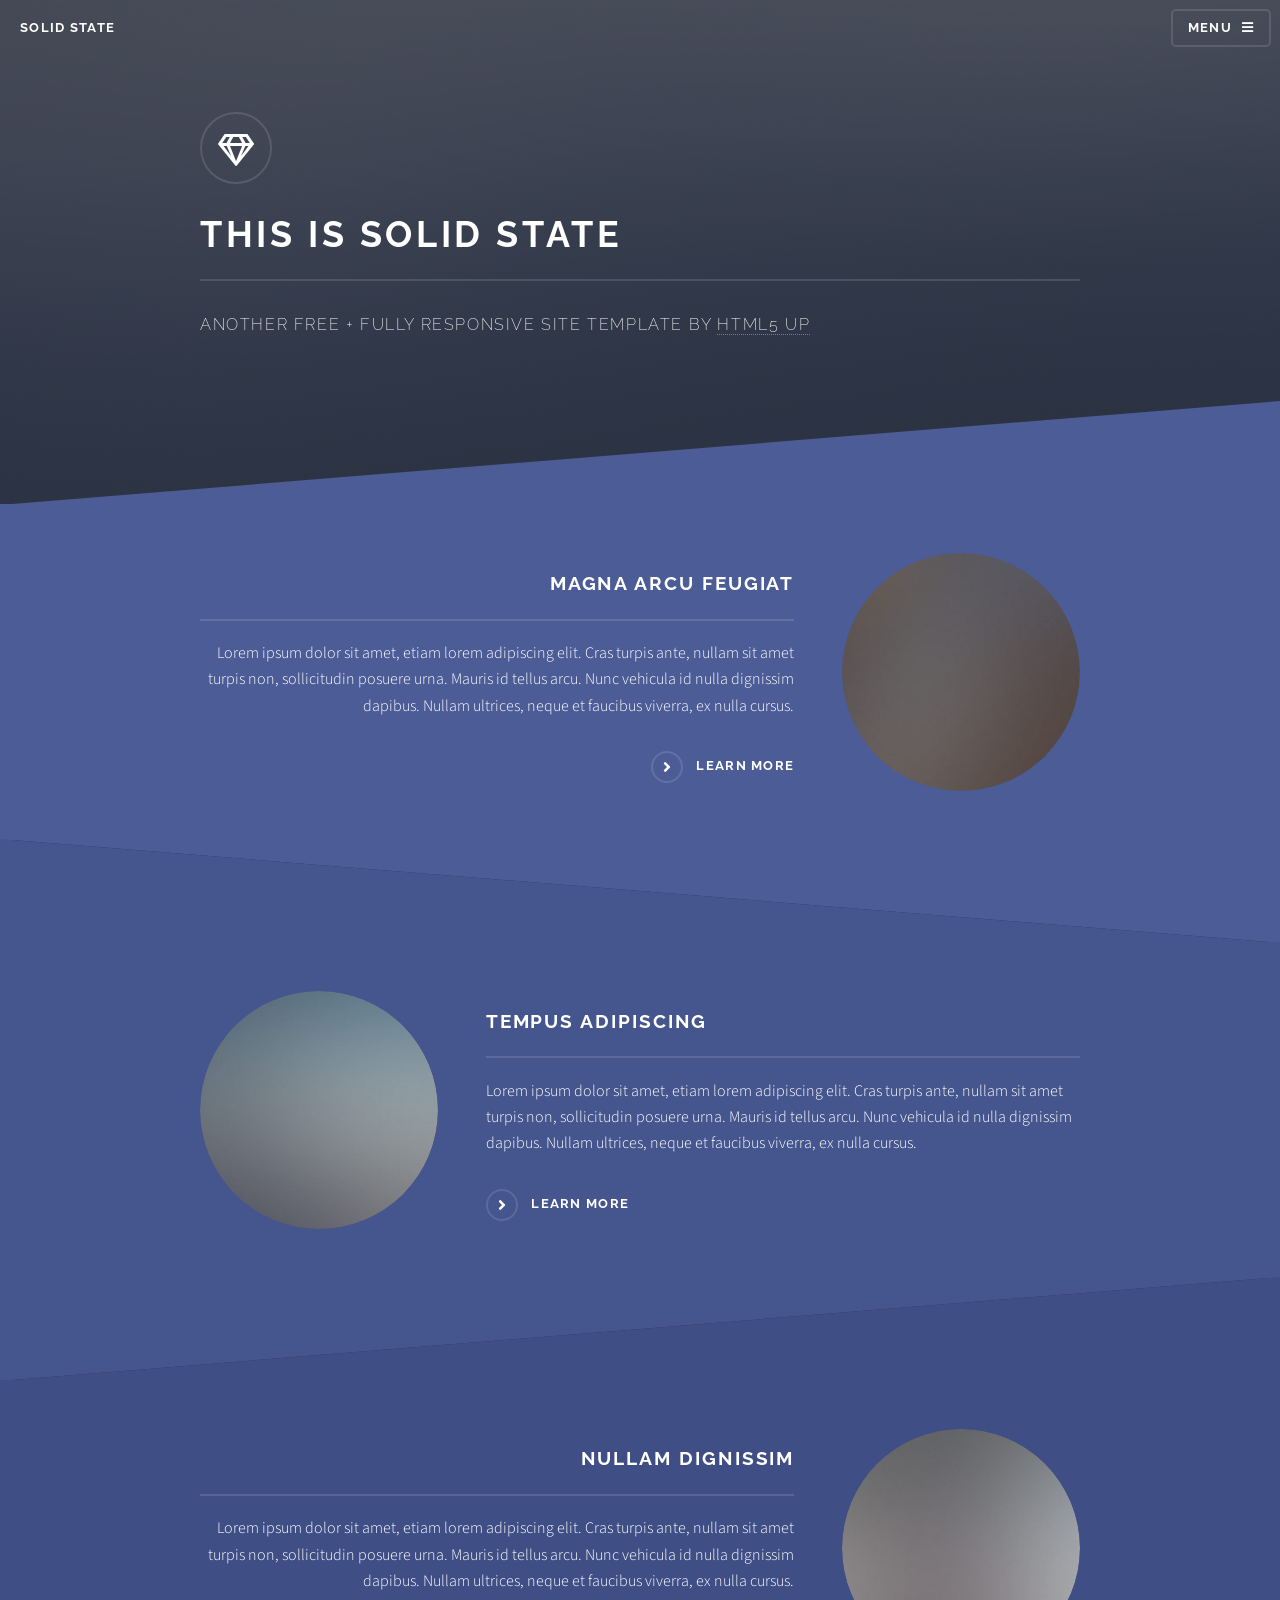
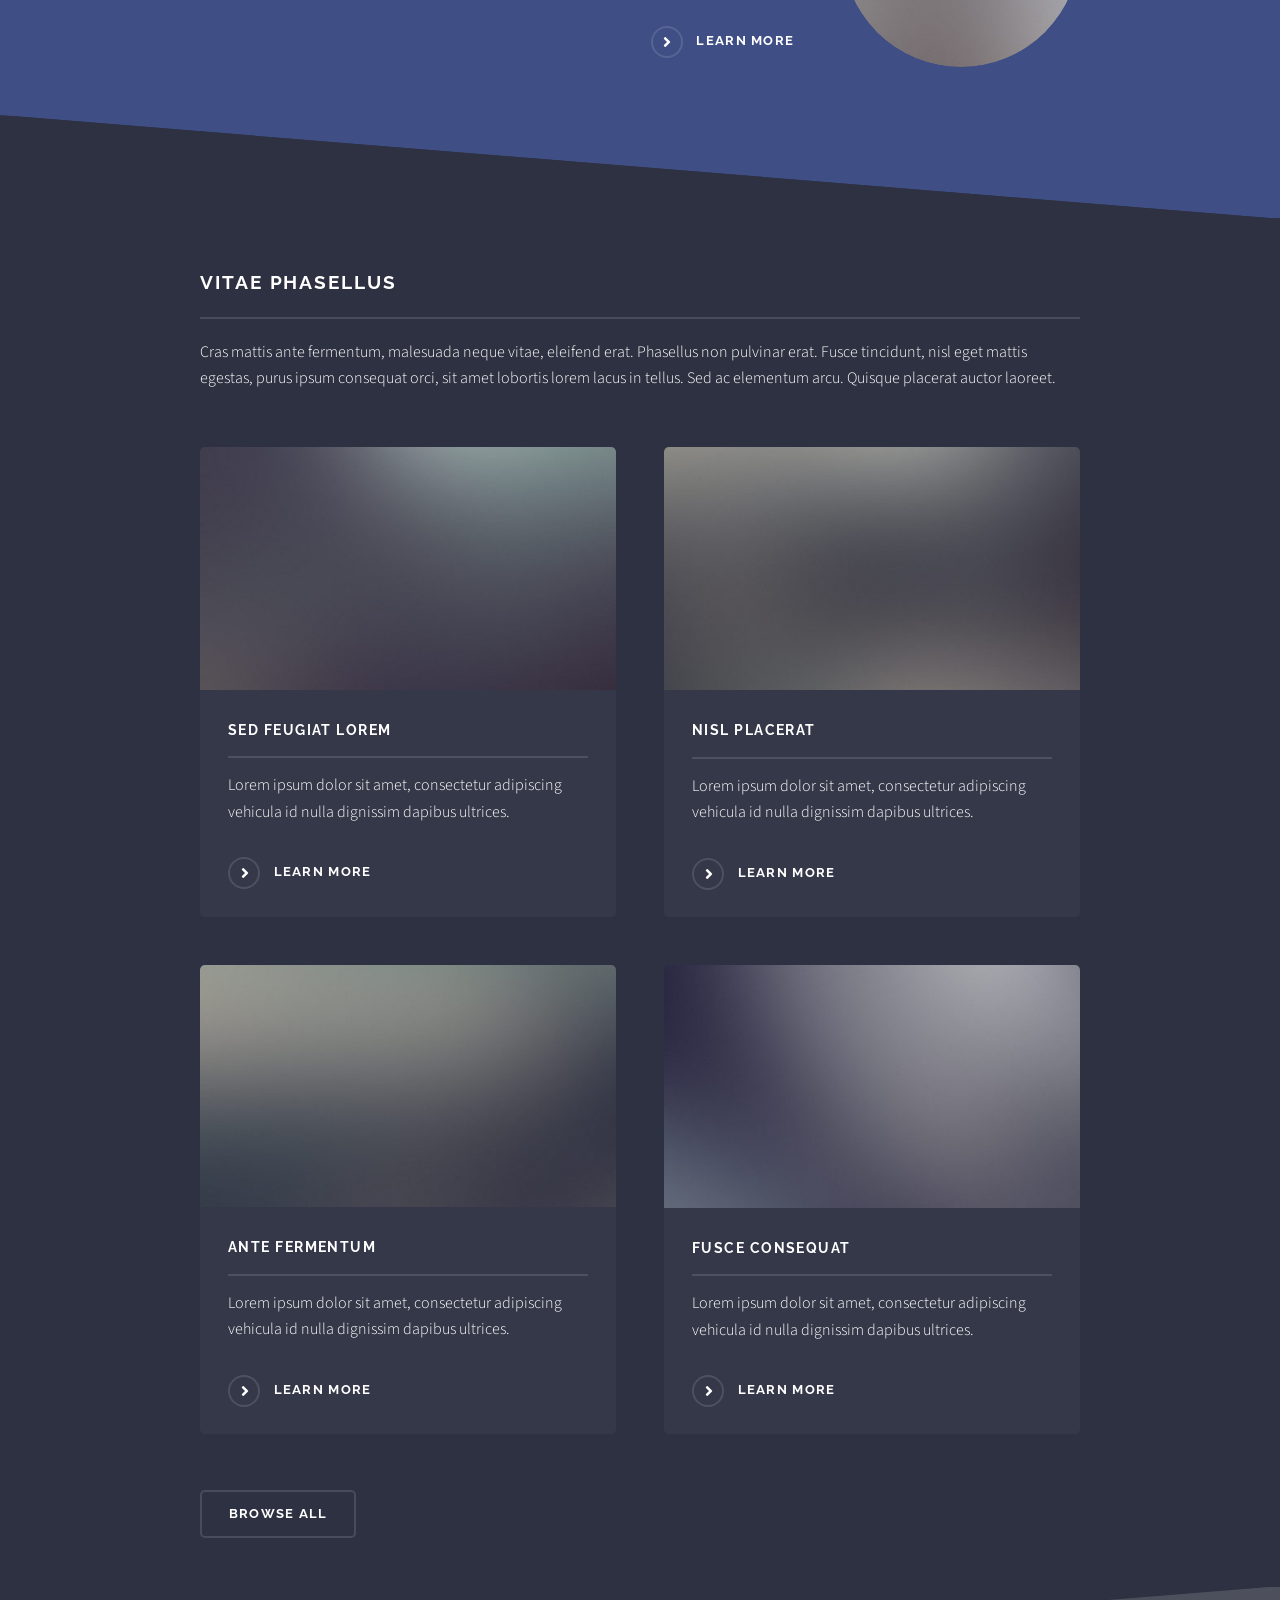
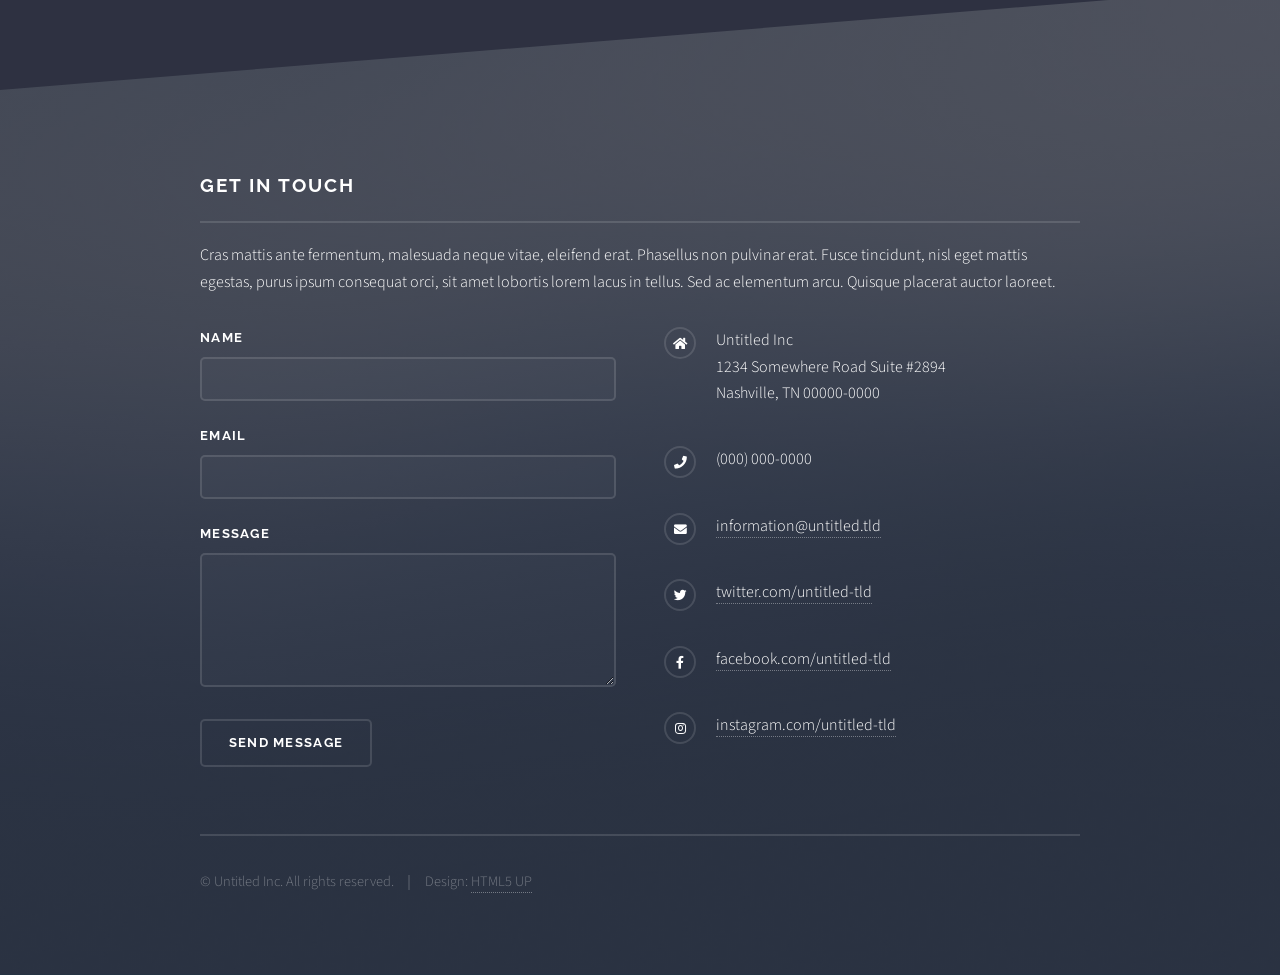
==== index.html @ 8cdc4060 "Moved temlate files to root directory" ====
<!DOCTYPE HTML>
<!--
	Solid State by HTML5 UP
	html5up.net | @ajlkn
	Free for personal and commercial use under the CCA 3.0 license (html5up.net/license)
-->
<html>
	<head>
		<title>Solid State by HTML5 UP</title>
		<meta charset="utf-8" />
		<meta name="viewport" content="width=device-width, initial-scale=1, user-scalable=no" />
		<link rel="stylesheet" href="assets/css/main.css" />
		<noscript><link rel="stylesheet" href="assets/css/noscript.css" /></noscript>
	</head>
	<body class="is-preload">

		<!-- Page Wrapper -->
			<div id="page-wrapper">

				<!-- Header -->
					<header id="header" class="alt">
						<h1><a href="index.html">Solid State</a></h1>
						<nav>
							<a href="#menu">Menu</a>
						</nav>
					</header>

				<!-- Menu -->
					<nav id="menu">
						<div class="inner">
							<h2>Menu</h2>
							<ul class="links">
								<li><a href="index.html">Home</a></li>
								<li><a href="generic.html">Generic</a></li>
								<li><a href="elements.html">Elements</a></li>
								<li><a href="#">Log In</a></li>
								<li><a href="#">Sign Up</a></li>
							</ul>
							<a href="#" class="close">Close</a>
						</div>
					</nav>

				<!-- Banner -->
					<section id="banner">
						<div class="inner">
							<div class="logo"><span class="icon fa-gem"></span></div>
							<h2>This is Solid State</h2>
							<p>Another free + fully responsive site template by <a href="http://html5up.net">HTML5 UP</a></p>
						</div>
					</section>

				<!-- Wrapper -->
					<section id="wrapper">

						<!-- One -->
							<section id="one" class="wrapper spotlight style1">
								<div class="inner">
									<a href="#" class="image"><img src="images/pic01.jpg" alt="" /></a>
									<div class="content">
										<h2 class="major">Magna arcu feugiat</h2>
										<p>Lorem ipsum dolor sit amet, etiam lorem adipiscing elit. Cras turpis ante, nullam sit amet turpis non, sollicitudin posuere urna. Mauris id tellus arcu. Nunc vehicula id nulla dignissim dapibus. Nullam ultrices, neque et faucibus viverra, ex nulla cursus.</p>
										<a href="#" class="special">Learn more</a>
									</div>
								</div>
							</section>

						<!-- Two -->
							<section id="two" class="wrapper alt spotlight style2">
								<div class="inner">
									<a href="#" class="image"><img src="images/pic02.jpg" alt="" /></a>
									<div class="content">
										<h2 class="major">Tempus adipiscing</h2>
										<p>Lorem ipsum dolor sit amet, etiam lorem adipiscing elit. Cras turpis ante, nullam sit amet turpis non, sollicitudin posuere urna. Mauris id tellus arcu. Nunc vehicula id nulla dignissim dapibus. Nullam ultrices, neque et faucibus viverra, ex nulla cursus.</p>
										<a href="#" class="special">Learn more</a>
									</div>
								</div>
							</section>

						<!-- Three -->
							<section id="three" class="wrapper spotlight style3">
								<div class="inner">
									<a href="#" class="image"><img src="images/pic03.jpg" alt="" /></a>
									<div class="content">
										<h2 class="major">Nullam dignissim</h2>
										<p>Lorem ipsum dolor sit amet, etiam lorem adipiscing elit. Cras turpis ante, nullam sit amet turpis non, sollicitudin posuere urna. Mauris id tellus arcu. Nunc vehicula id nulla dignissim dapibus. Nullam ultrices, neque et faucibus viverra, ex nulla cursus.</p>
										<a href="#" class="special">Learn more</a>
									</div>
								</div>
							</section>

						<!-- Four -->
							<section id="four" class="wrapper alt style1">
								<div class="inner">
									<h2 class="major">Vitae phasellus</h2>
									<p>Cras mattis ante fermentum, malesuada neque vitae, eleifend erat. Phasellus non pulvinar erat. Fusce tincidunt, nisl eget mattis egestas, purus ipsum consequat orci, sit amet lobortis lorem lacus in tellus. Sed ac elementum arcu. Quisque placerat auctor laoreet.</p>
									<section class="features">
										<article>
											<a href="#" class="image"><img src="images/pic04.jpg" alt="" /></a>
											<h3 class="major">Sed feugiat lorem</h3>
											<p>Lorem ipsum dolor sit amet, consectetur adipiscing vehicula id nulla dignissim dapibus ultrices.</p>
											<a href="#" class="special">Learn more</a>
										</article>
										<article>
											<a href="#" class="image"><img src="images/pic05.jpg" alt="" /></a>
											<h3 class="major">Nisl placerat</h3>
											<p>Lorem ipsum dolor sit amet, consectetur adipiscing vehicula id nulla dignissim dapibus ultrices.</p>
											<a href="#" class="special">Learn more</a>
										</article>
										<article>
											<a href="#" class="image"><img src="images/pic06.jpg" alt="" /></a>
											<h3 class="major">Ante fermentum</h3>
											<p>Lorem ipsum dolor sit amet, consectetur adipiscing vehicula id nulla dignissim dapibus ultrices.</p>
											<a href="#" class="special">Learn more</a>
										</article>
										<article>
											<a href="#" class="image"><img src="images/pic07.jpg" alt="" /></a>
											<h3 class="major">Fusce consequat</h3>
											<p>Lorem ipsum dolor sit amet, consectetur adipiscing vehicula id nulla dignissim dapibus ultrices.</p>
											<a href="#" class="special">Learn more</a>
										</article>
									</section>
									<ul class="actions">
										<li><a href="#" class="button">Browse All</a></li>
									</ul>
								</div>
							</section>

					</section>

				<!-- Footer -->
					<section id="footer">
						<div class="inner">
							<h2 class="major">Get in touch</h2>
							<p>Cras mattis ante fermentum, malesuada neque vitae, eleifend erat. Phasellus non pulvinar erat. Fusce tincidunt, nisl eget mattis egestas, purus ipsum consequat orci, sit amet lobortis lorem lacus in tellus. Sed ac elementum arcu. Quisque placerat auctor laoreet.</p>
							<form method="post" action="#">
								<div class="fields">
									<div class="field">
										<label for="name">Name</label>
										<input type="text" name="name" id="name" />
									</div>
									<div class="field">
										<label for="email">Email</label>
										<input type="email" name="email" id="email" />
									</div>
									<div class="field">
										<label for="message">Message</label>
										<textarea name="message" id="message" rows="4"></textarea>
									</div>
								</div>
								<ul class="actions">
									<li><input type="submit" value="Send Message" /></li>
								</ul>
							</form>
							<ul class="contact">
								<li class="icon solid fa-home">
									Untitled Inc<br />
									1234 Somewhere Road Suite #2894<br />
									Nashville, TN 00000-0000
								</li>
								<li class="icon solid fa-phone">(000) 000-0000</li>
								<li class="icon solid fa-envelope"><a href="#">information@untitled.tld</a></li>
								<li class="icon brands fa-twitter"><a href="#">twitter.com/untitled-tld</a></li>
								<li class="icon brands fa-facebook-f"><a href="#">facebook.com/untitled-tld</a></li>
								<li class="icon brands fa-instagram"><a href="#">instagram.com/untitled-tld</a></li>
							</ul>
							<ul class="copyright">
								<li>&copy; Untitled Inc. All rights reserved.</li><li>Design: <a href="http://html5up.net">HTML5 UP</a></li>
							</ul>
						</div>
					</section>

			</div>

		<!-- Scripts -->
			<script src="assets/js/jquery.min.js"></script>
			<script src="assets/js/jquery.scrollex.min.js"></script>
			<script src="assets/js/browser.min.js"></script>
			<script src="assets/js/breakpoints.min.js"></script>
			<script src="assets/js/util.js"></script>
			<script src="assets/js/main.js"></script>

	</body>
</html>
---- assets/css/main.css ----
@import url(fontawesome-all.min.css);
@import url("https://fonts.googleapis.com/css?family=Raleway:200,700|Source+Sans+Pro:300,600,300italic,600italic");

/*
	Solid State by HTML5 UP
	html5up.net | @ajlkn
	Free for personal and commercial use under the CCA 3.0 license (html5up.net/license)
*/

html, body, div, span, applet, object,
iframe, h1, h2, h3, h4, h5, h6, p, blockquote,
pre, a, abbr, acronym, address, big, cite,
code, del, dfn, em, img, ins, kbd, q, s, samp,
small, strike, strong, sub, sup, tt, var, b,
u, i, center, dl, dt, dd, ol, ul, li, fieldset,
form, label, legend, table, caption, tbody,
tfoot, thead, tr, th, td, article, aside,
canvas, details, embed, figure, figcaption,
footer, header, hgroup, menu, nav, output, ruby,
section, summary, time, mark, audio, video {
	margin: 0;
	padding: 0;
	border: 0;
	font-size: 100%;
	font: inherit;
	vertical-align: baseline;}

article, aside, details, figcaption, figure,
footer, header, hgroup, menu, nav, section {
	display: block;}

body {
	line-height: 1;
}

ol, ul {
	list-style: none;
}

blockquote, q {
	quotes: none;
}

	blockquote:before, blockquote:after, q:before, q:after {
		content: '';
		content: none;
	}

table {
	border-collapse: collapse;
	border-spacing: 0;
}

body {
	-webkit-text-size-adjust: none;
}

mark {
	background-color: transparent;
	color: inherit;
}

input::-moz-focus-inner {
	border: 0;
	padding: 0;
}

input, select, textarea {
	-moz-appearance: none;
	-webkit-appearance: none;
	-ms-appearance: none;
	appearance: none;
}

/* Basic */

	@-ms-viewport {
		width: device-width;
	}

	body {
		-ms-overflow-style: scrollbar;
	}

	@media screen and (max-width: 480px) {

		html, body {
			min-width: 320px;
		}

	}

	html {
		box-sizing: border-box;
	}

	*, *:before, *:after {
		box-sizing: inherit;
	}

	body {
		background-color: #2e3141;
		background-image: linear-gradient(to top, rgba(46, 49, 65, 0.8), rgba(46, 49, 65, 0.8)), url("../../images/bg.jpg");
		background-size: auto, cover;
		background-attachment: fixed, fixed;
		background-position: center, center;
	}

		body.is-preload *, body.is-preload *:before, body.is-preload *:after {
			-moz-animation: none !important;
			-webkit-animation: none !important;
			-ms-animation: none !important;
			animation: none !important;
			-moz-transition: none !important;
			-webkit-transition: none !important;
			-ms-transition: none !important;
			transition: none !important;
		}

/* Type */

	body, input, select, textarea {
		color: #ffffff;
		font-family: "Source Sans Pro", Helvetica, sans-serif;
		font-size: 16.5pt;
		font-weight: 300;
		line-height: 1.65;
	}

		@media screen and (max-width: 1680px) {

			body, input, select, textarea {
				font-size: 13pt;
			}

		}

		@media screen and (max-width: 1280px) {

			body, input, select, textarea {
				font-size: 12pt;
			}

		}

		@media screen and (max-width: 980px) {

			body, input, select, textarea {
				font-size: 12pt;
			}

		}

		@media screen and (max-width: 736px) {

			body, input, select, textarea {
				font-size: 12pt;
			}

		}

		@media screen and (max-width: 480px) {

			body, input, select, textarea {
				font-size: 12pt;
			}

		}

	a {
		-moz-transition: color 0.2s ease-in-out, border-bottom-color 0.2s ease-in-out;
		-webkit-transition: color 0.2s ease-in-out, border-bottom-color 0.2s ease-in-out;
		-ms-transition: color 0.2s ease-in-out, border-bottom-color 0.2s ease-in-out;
		transition: color 0.2s ease-in-out, border-bottom-color 0.2s ease-in-out;
		border-bottom: dotted 1px rgba(255, 255, 255, 0.35);
		color: #ffffff;
		text-decoration: none;
	}

		a:hover {
			border-bottom-color: transparent;
			color: #ffffff !important;
		}

		a.special:not(.button) {
			text-decoration: none;
			border-bottom: 0;
			display: block;
			font-family: Raleway, Helvetica, sans-serif;
			font-size: 0.8em;
			font-weight: 700;
			letter-spacing: 0.1em;
			margin: 0 0 2em 0;
			text-transform: uppercase;
		}

			a.special:not(.button):before {
				-moz-osx-font-smoothing: grayscale;
				-webkit-font-smoothing: antialiased;
				display: inline-block;
				font-style: normal;
				font-variant: normal;
				text-rendering: auto;
				line-height: 1;
				text-transform: none !important;
				font-family: 'Font Awesome 5 Free';
				font-weight: 900;
			}

			a.special:not(.button):before {
				-moz-transition: background-color 0.2s ease-in-out;
				-webkit-transition: background-color 0.2s ease-in-out;
				-ms-transition: background-color 0.2s ease-in-out;
				transition: background-color 0.2s ease-in-out;
				border-radius: 100%;
				border: solid 2px rgba(255, 255, 255, 0.125);
				content: '\f105';
				display: inline-block;
				font-size: 1.25em;
				height: 2em;
				line-height: 1.75em;
				margin-right: 0.85em;
				text-align: center;
				text-indent: 0.15em;
				vertical-align: middle;
				width: 2em;
			}

			a.special:not(.button):hover:before {
				background-color: rgba(255, 255, 255, 0.025);
			}

			a.special:not(.button):active:before {
				background-color: rgba(255, 255, 255, 0.075);
			}

	strong, b {
		color: #ffffff;
		font-weight: 600;
	}

	em, i {
		font-style: italic;
	}

	p {
		margin: 0 0 2em 0;
	}

	h1, h2, h3, h4, h5, h6 {
		color: #ffffff;
		font-family: Raleway, Helvetica, sans-serif;
		font-weight: 700;
		letter-spacing: 0.1em;
		margin: 0 0 1em 0;
		text-transform: uppercase;
	}

		h1 a, h2 a, h3 a, h4 a, h5 a, h6 a {
			color: inherit;
			text-decoration: none;
			border-bottom: 0;
		}

		h1 span, h2 span, h3 span, h4 span, h5 span, h6 span {
			font-weight: 200;
		}

		h1.major, h2.major, h3.major, h4.major, h5.major, h6.major {
			padding-bottom: 1em;
			border-bottom: solid 2px rgba(255, 255, 255, 0.125);
		}

	h2 {
		font-size: 1.2em;
	}

	h3 {
		font-size: 0.9em;
	}

	h4 {
		font-size: 0.7em;
	}

	h5 {
		font-size: 0.7em;
	}

	h6 {
		font-size: 0.7em;
	}

	@media screen and (max-width: 736px) {

		h2 {
			font-size: 1em;
		}

		h3 {
			font-size: 0.8em;
		}

	}

	sub {
		font-size: 0.8em;
		position: relative;
		top: 0.5em;
	}

	sup {
		font-size: 0.8em;
		position: relative;
		top: -0.5em;
	}

	blockquote {
		border-left: solid 4px rgba(255, 255, 255, 0.125);
		font-style: italic;
		margin: 0 0 2em 0;
		padding: 0.5em 0 0.5em 2em;
	}

	code {
		background: rgba(255, 255, 255, 0.025);
		border-radius: 5px;
		border: solid 2px rgba(255, 255, 255, 0.125);
		font-family: "Courier New", monospace;
		font-size: 0.9em;
		margin: 0 0.25em;
		padding: 0.25em 0.65em;
	}

	pre {
		-webkit-overflow-scrolling: touch;
		font-family: "Courier New", monospace;
		font-size: 0.9em;
		margin: 0 0 2em 0;
	}

		pre code {
			display: block;
			line-height: 1.75em;
			padding: 1em 1.5em;
			overflow-x: auto;
		}

	hr {
		border: 0;
		border-bottom: solid 2px rgba(255, 255, 255, 0.125);
		margin: 2.5em 0;
	}

		hr.major {
			margin: 4em 0;
		}

	.align-left {
		text-align: left;
	}

	.align-center {
		text-align: center;
	}

	.align-right {
		text-align: right;
	}

/* Row */

	.row {
		display: flex;
		flex-wrap: wrap;
		box-sizing: border-box;
		align-items: stretch;
	}

		.row > * {
			box-sizing: border-box;
		}

		.row.gtr-uniform > * > :last-child {
			margin-bottom: 0;
		}

		.row.aln-left {
			justify-content: flex-start;
		}

		.row.aln-center {
			justify-content: center;
		}

		.row.aln-right {
			justify-content: flex-end;
		}

		.row.aln-top {
			align-items: flex-start;
		}

		.row.aln-middle {
			align-items: center;
		}

		.row.aln-bottom {
			align-items: flex-end;
		}

		.row > .imp {
			order: -1;
		}

		.row > .col-1 {
			width: 8.33333%;
		}

		.row > .off-1 {
			margin-left: 8.33333%;
		}

		.row > .col-2 {
			width: 16.66667%;
		}

		.row > .off-2 {
			margin-left: 16.66667%;
		}

		.row > .col-3 {
			width: 25%;
		}

		.row > .off-3 {
			margin-left: 25%;
		}

		.row > .col-4 {
			width: 33.33333%;
		}

		.row > .off-4 {
			margin-left: 33.33333%;
		}

		.row > .col-5 {
			width: 41.66667%;
		}

		.row > .off-5 {
			margin-left: 41.66667%;
		}

		.row > .col-6 {
			width: 50%;
		}

		.row > .off-6 {
			margin-left: 50%;
		}

		.row > .col-7 {
			width: 58.33333%;
		}

		.row > .off-7 {
			margin-left: 58.33333%;
		}

		.row > .col-8 {
			width: 66.66667%;
		}

		.row > .off-8 {
			margin-left: 66.66667%;
		}

		.row > .col-9 {
			width: 75%;
		}

		.row > .off-9 {
			margin-left: 75%;
		}

		.row > .col-10 {
			width: 83.33333%;
		}

		.row > .off-10 {
			margin-left: 83.33333%;
		}

		.row > .col-11 {
			width: 91.66667%;
		}

		.row > .off-11 {
			margin-left: 91.66667%;
		}

		.row > .col-12 {
			width: 100%;
		}

		.row > .off-12 {
			margin-left: 100%;
		}

		.row.gtr-0 {
			margin-top: 0;
			margin-left: 0em;
		}

			.row.gtr-0 > * {
				padding: 0 0 0 0em;
			}

			.row.gtr-0.gtr-uniform {
				margin-top: 0em;
			}

				.row.gtr-0.gtr-uniform > * {
					padding-top: 0em;
				}

		.row.gtr-25 {
			margin-top: 0;
			margin-left: -0.4375em;
		}

			.row.gtr-25 > * {
				padding: 0 0 0 0.4375em;
			}

			.row.gtr-25.gtr-uniform {
				margin-top: -0.4375em;
			}

				.row.gtr-25.gtr-uniform > * {
					padding-top: 0.4375em;
				}

		.row.gtr-50 {
			margin-top: 0;
			margin-left: -0.875em;
		}

			.row.gtr-50 > * {
				padding: 0 0 0 0.875em;
			}

			.row.gtr-50.gtr-uniform {
				margin-top: -0.875em;
			}

				.row.gtr-50.gtr-uniform > * {
					padding-top: 0.875em;
				}

		.row {
			margin-top: 0;
			margin-left: -1.75em;
		}

			.row > * {
				padding: 0 0 0 1.75em;
			}

			.row.gtr-uniform {
				margin-top: -1.75em;
			}

				.row.gtr-uniform > * {
					padding-top: 1.75em;
				}

		.row.gtr-150 {
			margin-top: 0;
			margin-left: -2.625em;
		}

			.row.gtr-150 > * {
				padding: 0 0 0 2.625em;
			}

			.row.gtr-150.gtr-uniform {
				margin-top: -2.625em;
			}

				.row.gtr-150.gtr-uniform > * {
					padding-top: 2.625em;
				}

		.row.gtr-200 {
			margin-top: 0;
			margin-left: -3.5em;
		}

			.row.gtr-200 > * {
				padding: 0 0 0 3.5em;
			}

			.row.gtr-200.gtr-uniform {
				margin-top: -3.5em;
			}

				.row.gtr-200.gtr-uniform > * {
					padding-top: 3.5em;
				}

		@media screen and (max-width: 1680px) {

			.row {
				display: flex;
				flex-wrap: wrap;
				box-sizing: border-box;
				align-items: stretch;
			}

				.row > * {
					box-sizing: border-box;
				}

				.row.gtr-uniform > * > :last-child {
					margin-bottom: 0;
				}

				.row.aln-left {
					justify-content: flex-start;
				}

				.row.aln-center {
					justify-content: center;
				}

				.row.aln-right {
					justify-content: flex-end;
				}

				.row.aln-top {
					align-items: flex-start;
				}

				.row.aln-middle {
					align-items: center;
				}

				.row.aln-bottom {
					align-items: flex-end;
				}

				.row > .imp-xlarge {
					order: -1;
				}

				.row > .col-1-xlarge {
					width: 8.33333%;
				}

				.row > .off-1-xlarge {
					margin-left: 8.33333%;
				}

				.row > .col-2-xlarge {
					width: 16.66667%;
				}

				.row > .off-2-xlarge {
					margin-left: 16.66667%;
				}

				.row > .col-3-xlarge {
					width: 25%;
				}

				.row > .off-3-xlarge {
					margin-left: 25%;
				}

				.row > .col-4-xlarge {
					width: 33.33333%;
				}

				.row > .off-4-xlarge {
					margin-left: 33.33333%;
				}

				.row > .col-5-xlarge {
					width: 41.66667%;
				}

				.row > .off-5-xlarge {
					margin-left: 41.66667%;
				}

				.row > .col-6-xlarge {
					width: 50%;
				}

				.row > .off-6-xlarge {
					margin-left: 50%;
				}

				.row > .col-7-xlarge {
					width: 58.33333%;
				}

				.row > .off-7-xlarge {
					margin-left: 58.33333%;
				}

				.row > .col-8-xlarge {
					width: 66.66667%;
				}

				.row > .off-8-xlarge {
					margin-left: 66.66667%;
				}

				.row > .col-9-xlarge {
					width: 75%;
				}

				.row > .off-9-xlarge {
					margin-left: 75%;
				}

				.row > .col-10-xlarge {
					width: 83.33333%;
				}

				.row > .off-10-xlarge {
					margin-left: 83.33333%;
				}

				.row > .col-11-xlarge {
					width: 91.66667%;
				}

				.row > .off-11-xlarge {
					margin-left: 91.66667%;
				}

				.row > .col-12-xlarge {
					width: 100%;
				}

				.row > .off-12-xlarge {
					margin-left: 100%;
				}

				.row.gtr-0 {
					margin-top: 0;
					margin-left: 0em;
				}

					.row.gtr-0 > * {
						padding: 0 0 0 0em;
					}

					.row.gtr-0.gtr-uniform {
						margin-top: 0em;
					}

						.row.gtr-0.gtr-uniform > * {
							padding-top: 0em;
						}

				.row.gtr-25 {
					margin-top: 0;
					margin-left: -0.4375em;
				}

					.row.gtr-25 > * {
						padding: 0 0 0 0.4375em;
					}

					.row.gtr-25.gtr-uniform {
						margin-top: -0.4375em;
					}

						.row.gtr-25.gtr-uniform > * {
							padding-top: 0.4375em;
						}

				.row.gtr-50 {
					margin-top: 0;
					margin-left: -0.875em;
				}

					.row.gtr-50 > * {
						padding: 0 0 0 0.875em;
					}

					.row.gtr-50.gtr-uniform {
						margin-top: -0.875em;
					}

						.row.gtr-50.gtr-uniform > * {
							padding-top: 0.875em;
						}

				.row {
					margin-top: 0;
					margin-left: -1.75em;
				}

					.row > * {
						padding: 0 0 0 1.75em;
					}

					.row.gtr-uniform {
						margin-top: -1.75em;
					}

						.row.gtr-uniform > * {
							padding-top: 1.75em;
						}

				.row.gtr-150 {
					margin-top: 0;
					margin-left: -2.625em;
				}

					.row.gtr-150 > * {
						padding: 0 0 0 2.625em;
					}

					.row.gtr-150.gtr-uniform {
						margin-top: -2.625em;
					}

						.row.gtr-150.gtr-uniform > * {
							padding-top: 2.625em;
						}

				.row.gtr-200 {
					margin-top: 0;
					margin-left: -3.5em;
				}

					.row.gtr-200 > * {
						padding: 0 0 0 3.5em;
					}

					.row.gtr-200.gtr-uniform {
						margin-top: -3.5em;
					}

						.row.gtr-200.gtr-uniform > * {
							padding-top: 3.5em;
						}

		}

		@media screen and (max-width: 1280px) {

			.row {
				display: flex;
				flex-wrap: wrap;
				box-sizing: border-box;
				align-items: stretch;
			}

				.row > * {
					box-sizing: border-box;
				}

				.row.gtr-uniform > * > :last-child {
					margin-bottom: 0;
				}

				.row.aln-left {
					justify-content: flex-start;
				}

				.row.aln-center {
					justify-content: center;
				}

				.row.aln-right {
					justify-content: flex-end;
				}

				.row.aln-top {
					align-items: flex-start;
				}

				.row.aln-middle {
					align-items: center;
				}

				.row.aln-bottom {
					align-items: flex-end;
				}

				.row > .imp-large {
					order: -1;
				}

				.row > .col-1-large {
					width: 8.33333%;
				}

				.row > .off-1-large {
					margin-left: 8.33333%;
				}

				.row > .col-2-large {
					width: 16.66667%;
				}

				.row > .off-2-large {
					margin-left: 16.66667%;
				}

				.row > .col-3-large {
					width: 25%;
				}

				.row > .off-3-large {
					margin-left: 25%;
				}

				.row > .col-4-large {
					width: 33.33333%;
				}

				.row > .off-4-large {
					margin-left: 33.33333%;
				}

				.row > .col-5-large {
					width: 41.66667%;
				}

				.row > .off-5-large {
					margin-left: 41.66667%;
				}

				.row > .col-6-large {
					width: 50%;
				}

				.row > .off-6-large {
					margin-left: 50%;
				}

				.row > .col-7-large {
					width: 58.33333%;
				}

				.row > .off-7-large {
					margin-left: 58.33333%;
				}

				.row > .col-8-large {
					width: 66.66667%;
				}

				.row > .off-8-large {
					margin-left: 66.66667%;
				}

				.row > .col-9-large {
					width: 75%;
				}

				.row > .off-9-large {
					margin-left: 75%;
				}

				.row > .col-10-large {
					width: 83.33333%;
				}

				.row > .off-10-large {
					margin-left: 83.33333%;
				}

				.row > .col-11-large {
					width: 91.66667%;
				}

				.row > .off-11-large {
					margin-left: 91.66667%;
				}

				.row > .col-12-large {
					width: 100%;
				}

				.row > .off-12-large {
					margin-left: 100%;
				}

				.row.gtr-0 {
					margin-top: 0;
					margin-left: 0em;
				}

					.row.gtr-0 > * {
						padding: 0 0 0 0em;
					}

					.row.gtr-0.gtr-uniform {
						margin-top: 0em;
					}

						.row.gtr-0.gtr-uniform > * {
							padding-top: 0em;
						}

				.row.gtr-25 {
					margin-top: 0;
					margin-left: -0.4375em;
				}

					.row.gtr-25 > * {
						padding: 0 0 0 0.4375em;
					}

					.row.gtr-25.gtr-uniform {
						margin-top: -0.4375em;
					}

						.row.gtr-25.gtr-uniform > * {
							padding-top: 0.4375em;
						}

				.row.gtr-50 {
					margin-top: 0;
					margin-left: -0.875em;
				}

					.row.gtr-50 > * {
						padding: 0 0 0 0.875em;
					}

					.row.gtr-50.gtr-uniform {
						margin-top: -0.875em;
					}

						.row.gtr-50.gtr-uniform > * {
							padding-top: 0.875em;
						}

				.row {
					margin-top: 0;
					margin-left: -1.75em;
				}

					.row > * {
						padding: 0 0 0 1.75em;
					}

					.row.gtr-uniform {
						margin-top: -1.75em;
					}

						.row.gtr-uniform > * {
							padding-top: 1.75em;
						}

				.row.gtr-150 {
					margin-top: 0;
					margin-left: -2.625em;
				}

					.row.gtr-150 > * {
						padding: 0 0 0 2.625em;
					}

					.row.gtr-150.gtr-uniform {
						margin-top: -2.625em;
					}

						.row.gtr-150.gtr-uniform > * {
							padding-top: 2.625em;
						}

				.row.gtr-200 {
					margin-top: 0;
					margin-left: -3.5em;
				}

					.row.gtr-200 > * {
						padding: 0 0 0 3.5em;
					}

					.row.gtr-200.gtr-uniform {
						margin-top: -3.5em;
					}

						.row.gtr-200.gtr-uniform > * {
							padding-top: 3.5em;
						}

		}

		@media screen and (max-width: 980px) {

			.row {
				display: flex;
				flex-wrap: wrap;
				box-sizing: border-box;
				align-items: stretch;
			}

				.row > * {
					box-sizing: border-box;
				}

				.row.gtr-uniform > * > :last-child {
					margin-bottom: 0;
				}

				.row.aln-left {
					justify-content: flex-start;
				}

				.row.aln-center {
					justify-content: center;
				}

				.row.aln-right {
					justify-content: flex-end;
				}

				.row.aln-top {
					align-items: flex-start;
				}

				.row.aln-middle {
					align-items: center;
				}

				.row.aln-bottom {
					align-items: flex-end;
				}

				.row > .imp-medium {
					order: -1;
				}

				.row > .col-1-medium {
					width: 8.33333%;
				}

				.row > .off-1-medium {
					margin-left: 8.33333%;
				}

				.row > .col-2-medium {
					width: 16.66667%;
				}

				.row > .off-2-medium {
					margin-left: 16.66667%;
				}

				.row > .col-3-medium {
					width: 25%;
				}

				.row > .off-3-medium {
					margin-left: 25%;
				}

				.row > .col-4-medium {
					width: 33.33333%;
				}

				.row > .off-4-medium {
					margin-left: 33.33333%;
				}

				.row > .col-5-medium {
					width: 41.66667%;
				}

				.row > .off-5-medium {
					margin-left: 41.66667%;
				}

				.row > .col-6-medium {
					width: 50%;
				}

				.row > .off-6-medium {
					margin-left: 50%;
				}

				.row > .col-7-medium {
					width: 58.33333%;
				}

				.row > .off-7-medium {
					margin-left: 58.33333%;
				}

				.row > .col-8-medium {
					width: 66.66667%;
				}

				.row > .off-8-medium {
					margin-left: 66.66667%;
				}

				.row > .col-9-medium {
					width: 75%;
				}

				.row > .off-9-medium {
					margin-left: 75%;
				}

				.row > .col-10-medium {
					width: 83.33333%;
				}

				.row > .off-10-medium {
					margin-left: 83.33333%;
				}

				.row > .col-11-medium {
					width: 91.66667%;
				}

				.row > .off-11-medium {
					margin-left: 91.66667%;
				}

				.row > .col-12-medium {
					width: 100%;
				}

				.row > .off-12-medium {
					margin-left: 100%;
				}

				.row.gtr-0 {
					margin-top: 0;
					margin-left: 0em;
				}

					.row.gtr-0 > * {
						padding: 0 0 0 0em;
					}

					.row.gtr-0.gtr-uniform {
						margin-top: 0em;
					}

						.row.gtr-0.gtr-uniform > * {
							padding-top: 0em;
						}

				.row.gtr-25 {
					margin-top: 0;
					margin-left: -0.4375em;
				}

					.row.gtr-25 > * {
						padding: 0 0 0 0.4375em;
					}

					.row.gtr-25.gtr-uniform {
						margin-top: -0.4375em;
					}

						.row.gtr-25.gtr-uniform > * {
							padding-top: 0.4375em;
						}

				.row.gtr-50 {
					margin-top: 0;
					margin-left: -0.875em;
				}

					.row.gtr-50 > * {
						padding: 0 0 0 0.875em;
					}

					.row.gtr-50.gtr-uniform {
						margin-top: -0.875em;
					}

						.row.gtr-50.gtr-uniform > * {
							padding-top: 0.875em;
						}

				.row {
					margin-top: 0;
					margin-left: -1.75em;
				}

					.row > * {
						padding: 0 0 0 1.75em;
					}

					.row.gtr-uniform {
						margin-top: -1.75em;
					}

						.row.gtr-uniform > * {
							padding-top: 1.75em;
						}

				.row.gtr-150 {
					margin-top: 0;
					margin-left: -2.625em;
				}

					.row.gtr-150 > * {
						padding: 0 0 0 2.625em;
					}

					.row.gtr-150.gtr-uniform {
						margin-top: -2.625em;
					}

						.row.gtr-150.gtr-uniform > * {
							padding-top: 2.625em;
						}

				.row.gtr-200 {
					margin-top: 0;
					margin-left: -3.5em;
				}

					.row.gtr-200 > * {
						padding: 0 0 0 3.5em;
					}

					.row.gtr-200.gtr-uniform {
						margin-top: -3.5em;
					}

						.row.gtr-200.gtr-uniform > * {
							padding-top: 3.5em;
						}

		}

		@media screen and (max-width: 736px) {

			.row {
				display: flex;
				flex-wrap: wrap;
				box-sizing: border-box;
				align-items: stretch;
			}

				.row > * {
					box-sizing: border-box;
				}

				.row.gtr-uniform > * > :last-child {
					margin-bottom: 0;
				}

				.row.aln-left {
					justify-content: flex-start;
				}

				.row.aln-center {
					justify-content: center;
				}

				.row.aln-right {
					justify-content: flex-end;
				}

				.row.aln-top {
					align-items: flex-start;
				}

				.row.aln-middle {
					align-items: center;
				}

				.row.aln-bottom {
					align-items: flex-end;
				}

				.row > .imp-small {
					order: -1;
				}

				.row > .col-1-small {
					width: 8.33333%;
				}

				.row > .off-1-small {
					margin-left: 8.33333%;
				}

				.row > .col-2-small {
					width: 16.66667%;
				}

				.row > .off-2-small {
					margin-left: 16.66667%;
				}

				.row > .col-3-small {
					width: 25%;
				}

				.row > .off-3-small {
					margin-left: 25%;
				}

				.row > .col-4-small {
					width: 33.33333%;
				}

				.row > .off-4-small {
					margin-left: 33.33333%;
				}

				.row > .col-5-small {
					width: 41.66667%;
				}

				.row > .off-5-small {
					margin-left: 41.66667%;
				}

				.row > .col-6-small {
					width: 50%;
				}

				.row > .off-6-small {
					margin-left: 50%;
				}

				.row > .col-7-small {
					width: 58.33333%;
				}

				.row > .off-7-small {
					margin-left: 58.33333%;
				}

				.row > .col-8-small {
					width: 66.66667%;
				}

				.row > .off-8-small {
					margin-left: 66.66667%;
				}

				.row > .col-9-small {
					width: 75%;
				}

				.row > .off-9-small {
					margin-left: 75%;
				}

				.row > .col-10-small {
					width: 83.33333%;
				}

				.row > .off-10-small {
					margin-left: 83.33333%;
				}

				.row > .col-11-small {
					width: 91.66667%;
				}

				.row > .off-11-small {
					margin-left: 91.66667%;
				}

				.row > .col-12-small {
					width: 100%;
				}

				.row > .off-12-small {
					margin-left: 100%;
				}

				.row.gtr-0 {
					margin-top: 0;
					margin-left: 0em;
				}

					.row.gtr-0 > * {
						padding: 0 0 0 0em;
					}

					.row.gtr-0.gtr-uniform {
						margin-top: 0em;
					}

						.row.gtr-0.gtr-uniform > * {
							padding-top: 0em;
						}

				.row.gtr-25 {
					margin-top: 0;
					margin-left: -0.3125em;
				}

					.row.gtr-25 > * {
						padding: 0 0 0 0.3125em;
					}

					.row.gtr-25.gtr-uniform {
						margin-top: -0.3125em;
					}

						.row.gtr-25.gtr-uniform > * {
							padding-top: 0.3125em;
						}

				.row.gtr-50 {
					margin-top: 0;
					margin-left: -0.625em;
				}

					.row.gtr-50 > * {
						padding: 0 0 0 0.625em;
					}

					.row.gtr-50.gtr-uniform {
						margin-top: -0.625em;
					}

						.row.gtr-50.gtr-uniform > * {
							padding-top: 0.625em;
						}

				.row {
					margin-top: 0;
					margin-left: -1.25em;
				}

					.row > * {
						padding: 0 0 0 1.25em;
					}

					.row.gtr-uniform {
						margin-top: -1.25em;
					}

						.row.gtr-uniform > * {
							padding-top: 1.25em;
						}

				.row.gtr-150 {
					margin-top: 0;
					margin-left: -1.875em;
				}

					.row.gtr-150 > * {
						padding: 0 0 0 1.875em;
					}

					.row.gtr-150.gtr-uniform {
						margin-top: -1.875em;
					}

						.row.gtr-150.gtr-uniform > * {
							padding-top: 1.875em;
						}

				.row.gtr-200 {
					margin-top: 0;
					margin-left: -2.5em;
				}

					.row.gtr-200 > * {
						padding: 0 0 0 2.5em;
					}

					.row.gtr-200.gtr-uniform {
						margin-top: -2.5em;
					}

						.row.gtr-200.gtr-uniform > * {
							padding-top: 2.5em;
						}

		}

		@media screen and (max-width: 480px) {

			.row {
				display: flex;
				flex-wrap: wrap;
				box-sizing: border-box;
				align-items: stretch;
			}

				.row > * {
					box-sizing: border-box;
				}

				.row.gtr-uniform > * > :last-child {
					margin-bottom: 0;
				}

				.row.aln-left {
					justify-content: flex-start;
				}

				.row.aln-center {
					justify-content: center;
				}

				.row.aln-right {
					justify-content: flex-end;
				}

				.row.aln-top {
					align-items: flex-start;
				}

				.row.aln-middle {
					align-items: center;
				}

				.row.aln-bottom {
					align-items: flex-end;
				}

				.row > .imp-xsmall {
					order: -1;
				}

				.row > .col-1-xsmall {
					width: 8.33333%;
				}

				.row > .off-1-xsmall {
					margin-left: 8.33333%;
				}

				.row > .col-2-xsmall {
					width: 16.66667%;
				}

				.row > .off-2-xsmall {
					margin-left: 16.66667%;
				}

				.row > .col-3-xsmall {
					width: 25%;
				}

				.row > .off-3-xsmall {
					margin-left: 25%;
				}

				.row > .col-4-xsmall {
					width: 33.33333%;
				}

				.row > .off-4-xsmall {
					margin-left: 33.33333%;
				}

				.row > .col-5-xsmall {
					width: 41.66667%;
				}

				.row > .off-5-xsmall {
					margin-left: 41.66667%;
				}

				.row > .col-6-xsmall {
					width: 50%;
				}

				.row > .off-6-xsmall {
					margin-left: 50%;
				}

				.row > .col-7-xsmall {
					width: 58.33333%;
				}

				.row > .off-7-xsmall {
					margin-left: 58.33333%;
				}

				.row > .col-8-xsmall {
					width: 66.66667%;
				}

				.row > .off-8-xsmall {
					margin-left: 66.66667%;
				}

				.row > .col-9-xsmall {
					width: 75%;
				}

				.row > .off-9-xsmall {
					margin-left: 75%;
				}

				.row > .col-10-xsmall {
					width: 83.33333%;
				}

				.row > .off-10-xsmall {
					margin-left: 83.33333%;
				}

				.row > .col-11-xsmall {
					width: 91.66667%;
				}

				.row > .off-11-xsmall {
					margin-left: 91.66667%;
				}

				.row > .col-12-xsmall {
					width: 100%;
				}

				.row > .off-12-xsmall {
					margin-left: 100%;
				}

				.row.gtr-0 {
					margin-top: 0;
					margin-left: 0em;
				}

					.row.gtr-0 > * {
						padding: 0 0 0 0em;
					}

					.row.gtr-0.gtr-uniform {
						margin-top: 0em;
					}

						.row.gtr-0.gtr-uniform > * {
							padding-top: 0em;
						}

				.row.gtr-25 {
					margin-top: 0;
					margin-left: -0.3125em;
				}

					.row.gtr-25 > * {
						padding: 0 0 0 0.3125em;
					}

					.row.gtr-25.gtr-uniform {
						margin-top: -0.3125em;
					}

						.row.gtr-25.gtr-uniform > * {
							padding-top: 0.3125em;
						}

				.row.gtr-50 {
					margin-top: 0;
					margin-left: -0.625em;
				}

					.row.gtr-50 > * {
						padding: 0 0 0 0.625em;
					}

					.row.gtr-50.gtr-uniform {
						margin-top: -0.625em;
					}

						.row.gtr-50.gtr-uniform > * {
							padding-top: 0.625em;
						}

				.row {
					margin-top: 0;
					margin-left: -1.25em;
				}

					.row > * {
						padding: 0 0 0 1.25em;
					}

					.row.gtr-uniform {
						margin-top: -1.25em;
					}

						.row.gtr-uniform > * {
							padding-top: 1.25em;
						}

				.row.gtr-150 {
					margin-top: 0;
					margin-left: -1.875em;
				}

					.row.gtr-150 > * {
						padding: 0 0 0 1.875em;
					}

					.row.gtr-150.gtr-uniform {
						margin-top: -1.875em;
					}

						.row.gtr-150.gtr-uniform > * {
							padding-top: 1.875em;
						}

				.row.gtr-200 {
					margin-top: 0;
					margin-left: -2.5em;
				}

					.row.gtr-200 > * {
						padding: 0 0 0 2.5em;
					}

					.row.gtr-200.gtr-uniform {
						margin-top: -2.5em;
					}

						.row.gtr-200.gtr-uniform > * {
							padding-top: 2.5em;
						}

		}

		@media screen and (max-width: 360px) {

			.row {
				display: flex;
				flex-wrap: wrap;
				box-sizing: border-box;
				align-items: stretch;
			}

				.row > * {
					box-sizing: border-box;
				}

				.row.gtr-uniform > * > :last-child {
					margin-bottom: 0;
				}

				.row.aln-left {
					justify-content: flex-start;
				}

				.row.aln-center {
					justify-content: center;
				}

				.row.aln-right {
					justify-content: flex-end;
				}

				.row.aln-top {
					align-items: flex-start;
				}

				.row.aln-middle {
					align-items: center;
				}

				.row.aln-bottom {
					align-items: flex-end;
				}

				.row > .imp-xxsmall {
					order: -1;
				}

				.row > .col-1-xxsmall {
					width: 8.33333%;
				}

				.row > .off-1-xxsmall {
					margin-left: 8.33333%;
				}

				.row > .col-2-xxsmall {
					width: 16.66667%;
				}

				.row > .off-2-xxsmall {
					margin-left: 16.66667%;
				}

				.row > .col-3-xxsmall {
					width: 25%;
				}

				.row > .off-3-xxsmall {
					margin-left: 25%;
				}

				.row > .col-4-xxsmall {
					width: 33.33333%;
				}

				.row > .off-4-xxsmall {
					margin-left: 33.33333%;
				}

				.row > .col-5-xxsmall {
					width: 41.66667%;
				}

				.row > .off-5-xxsmall {
					margin-left: 41.66667%;
				}

				.row > .col-6-xxsmall {
					width: 50%;
				}

				.row > .off-6-xxsmall {
					margin-left: 50%;
				}

				.row > .col-7-xxsmall {
					width: 58.33333%;
				}

				.row > .off-7-xxsmall {
					margin-left: 58.33333%;
				}

				.row > .col-8-xxsmall {
					width: 66.66667%;
				}

				.row > .off-8-xxsmall {
					margin-left: 66.66667%;
				}

				.row > .col-9-xxsmall {
					width: 75%;
				}

				.row > .off-9-xxsmall {
					margin-left: 75%;
				}

				.row > .col-10-xxsmall {
					width: 83.33333%;
				}

				.row > .off-10-xxsmall {
					margin-left: 83.33333%;
				}

				.row > .col-11-xxsmall {
					width: 91.66667%;
				}

				.row > .off-11-xxsmall {
					margin-left: 91.66667%;
				}

				.row > .col-12-xxsmall {
					width: 100%;
				}

				.row > .off-12-xxsmall {
					margin-left: 100%;
				}

				.row.gtr-0 {
					margin-top: 0;
					margin-left: 0em;
				}

					.row.gtr-0 > * {
						padding: 0 0 0 0em;
					}

					.row.gtr-0.gtr-uniform {
						margin-top: 0em;
					}

						.row.gtr-0.gtr-uniform > * {
							padding-top: 0em;
						}

				.row.gtr-25 {
					margin-top: 0;
					margin-left: -0.3125em;
				}

					.row.gtr-25 > * {
						padding: 0 0 0 0.3125em;
					}

					.row.gtr-25.gtr-uniform {
						margin-top: -0.3125em;
					}

						.row.gtr-25.gtr-uniform > * {
							padding-top: 0.3125em;
						}

				.row.gtr-50 {
					margin-top: 0;
					margin-left: -0.625em;
				}

					.row.gtr-50 > * {
						padding: 0 0 0 0.625em;
					}

					.row.gtr-50.gtr-uniform {
						margin-top: -0.625em;
					}

						.row.gtr-50.gtr-uniform > * {
							padding-top: 0.625em;
						}

				.row {
					margin-top: 0;
					margin-left: -1.25em;
				}

					.row > * {
						padding: 0 0 0 1.25em;
					}

					.row.gtr-uniform {
						margin-top: -1.25em;
					}

						.row.gtr-uniform > * {
							padding-top: 1.25em;
						}

				.row.gtr-150 {
					margin-top: 0;
					margin-left: -1.875em;
				}

					.row.gtr-150 > * {
						padding: 0 0 0 1.875em;
					}

					.row.gtr-150.gtr-uniform {
						margin-top: -1.875em;
					}

						.row.gtr-150.gtr-uniform > * {
							padding-top: 1.875em;
						}

				.row.gtr-200 {
					margin-top: 0;
					margin-left: -2.5em;
				}

					.row.gtr-200 > * {
						padding: 0 0 0 2.5em;
					}

					.row.gtr-200.gtr-uniform {
						margin-top: -2.5em;
					}

						.row.gtr-200.gtr-uniform > * {
							padding-top: 2.5em;
						}

		}

/* Section/Article */

	section.special, article.special {
		text-align: center;
	}

/* Form */

	form {
		margin: 0 0 2em 0;
	}

		form > :last-child {
			margin-bottom: 0;
		}

		form > .fields {
			display: -moz-flex;
			display: -webkit-flex;
			display: -ms-flex;
			display: flex;
			-moz-flex-wrap: wrap;
			-webkit-flex-wrap: wrap;
			-ms-flex-wrap: wrap;
			flex-wrap: wrap;
			width: calc(100% + 3em);
			margin: -1.5em 0 2em -1.5em;
		}

			form > .fields > .field {
				-moz-flex-grow: 0;
				-webkit-flex-grow: 0;
				-ms-flex-grow: 0;
				flex-grow: 0;
				-moz-flex-shrink: 0;
				-webkit-flex-shrink: 0;
				-ms-flex-shrink: 0;
				flex-shrink: 0;
				padding: 1.5em 0 0 1.5em;
				width: calc(100% - 1.5em);
			}

				form > .fields > .field.half {
					width: calc(50% - 0.75em);
				}

				form > .fields > .field.third {
					width: calc(100%/3 - 0.5em);
				}

				form > .fields > .field.quarter {
					width: calc(25% - 0.375em);
				}

		@media screen and (max-width: 480px) {

			form > .fields {
				width: calc(100% + 3em);
				margin: -1.5em 0 2em -1.5em;
			}

				form > .fields > .field {
					padding: 1.5em 0 0 1.5em;
					width: calc(100% - 1.5em);
				}

					form > .fields > .field.half {
						width: calc(100% - 1.5em);
					}

					form > .fields > .field.third {
						width: calc(100% - 1.5em);
					}

					form > .fields > .field.quarter {
						width: calc(100% - 1.5em);
					}

		}

	label {
		color: #ffffff;
		display: block;
		font-family: Raleway, Helvetica, sans-serif;
		font-size: 0.8em;
		font-weight: 700;
		letter-spacing: 0.1em;
		margin: 0 0 0.7em 0;
		text-transform: uppercase;
	}

	input[type="text"],
	input[type="password"],
	input[type="email"],
	input[type="tel"],
	select,
	textarea {
		-moz-appearance: none;
		-webkit-appearance: none;
		-ms-appearance: none;
		appearance: none;
		background: rgba(255, 255, 255, 0.025);
		border-radius: 5px;
		border: none;
		border: solid 2px rgba(255, 255, 255, 0.125);
		color: inherit;
		display: block;
		outline: 0;
		padding: 0 1em;
		text-decoration: none;
		width: 100%;
	}

		input[type="text"]:invalid,
		input[type="password"]:invalid,
		input[type="email"]:invalid,
		input[type="tel"]:invalid,
		select:invalid,
		textarea:invalid {
			box-shadow: none;
		}

		input[type="text"]:focus,
		input[type="password"]:focus,
		input[type="email"]:focus,
		input[type="tel"]:focus,
		select:focus,
		textarea:focus {
			border-color: #5b6ba6;
		}

	select {
		background-image: url("data:image/svg+xml;charset=utf8,%3Csvg xmlns='http://www.w3.org/2000/svg' width='40' height='40' preserveAspectRatio='none' viewBox='0 0 40 40'%3E%3Cpath d='M9.4,12.3l10.4,10.4l10.4-10.4c0.2-0.2,0.5-0.4,0.9-0.4c0.3,0,0.6,0.1,0.9,0.4l3.3,3.3c0.2,0.2,0.4,0.5,0.4,0.9 c0,0.4-0.1,0.6-0.4,0.9L20.7,31.9c-0.2,0.2-0.5,0.4-0.9,0.4c-0.3,0-0.6-0.1-0.9-0.4L4.3,17.3c-0.2-0.2-0.4-0.5-0.4-0.9 c0-0.4,0.1-0.6,0.4-0.9l3.3-3.3c0.2-0.2,0.5-0.4,0.9-0.4S9.1,12.1,9.4,12.3z' fill='rgba(255, 255, 255, 0.125)' /%3E%3C/svg%3E");
		background-size: 1.25rem;
		background-repeat: no-repeat;
		background-position: calc(100% - 1rem) center;
		height: 2.75em;
		padding-right: 2.75em;
		text-overflow: ellipsis;
	}

		select option {
			color: #ffffff;
			background: #2e3141;
		}

		select:focus::-ms-value {
			background-color: transparent;
		}

		select::-ms-expand {
			display: none;
		}

	input[type="text"],
	input[type="password"],
	input[type="email"],
	select {
		height: 2.75em;
	}

	textarea {
		padding: 0.75em 1em;
	}

	input[type="checkbox"],
	input[type="radio"] {
		-moz-appearance: none;
		-webkit-appearance: none;
		-ms-appearance: none;
		appearance: none;
		display: block;
		float: left;
		margin-right: -2em;
		opacity: 0;
		width: 1em;
		z-index: -1;
	}

		input[type="checkbox"] + label,
		input[type="radio"] + label {
			text-decoration: none;
			color: #ffffff;
			cursor: pointer;
			display: inline-block;
			font-size: 1em;
			font-family: "Source Sans Pro", Helvetica, sans-serif;
			text-transform: none;
			letter-spacing: 0;
			font-weight: 300;
			padding-left: 2.4em;
			padding-right: 0.75em;
			position: relative;
		}

			input[type="checkbox"] + label:before,
			input[type="radio"] + label:before {
				-moz-osx-font-smoothing: grayscale;
				-webkit-font-smoothing: antialiased;
				display: inline-block;
				font-style: normal;
				font-variant: normal;
				text-rendering: auto;
				line-height: 1;
				text-transform: none !important;
				font-family: 'Font Awesome 5 Free';
				font-weight: 900;
			}

			input[type="checkbox"] + label:before,
			input[type="radio"] + label:before {
				background: rgba(255, 255, 255, 0.025);
				border-radius: 5px;
				border: solid 2px rgba(255, 255, 255, 0.125);
				content: '';
				display: inline-block;
				font-size: 0.8em;
				height: 2.0625em;
				left: 0;
				line-height: 2.0625em;
				position: absolute;
				text-align: center;
				top: 0;
				width: 2.0625em;
			}

		input[type="checkbox"]:checked + label:before,
		input[type="radio"]:checked + label:before {
			background: #ffffff;
			border-color: #ffffff;
			content: '\f00c';
			color: #2e3141;
		}

		input[type="checkbox"]:focus + label:before,
		input[type="radio"]:focus + label:before {
			border-color: #4c5c96;
		}

	input[type="checkbox"] + label:before {
		border-radius: 5px;
	}

	input[type="radio"] + label:before {
		border-radius: 100%;
	}

	::-webkit-input-placeholder {
		color: rgba(255, 255, 255, 0.35) !important;
		opacity: 1.0;
	}

	:-moz-placeholder {
		color: rgba(255, 255, 255, 0.35) !important;
		opacity: 1.0;
	}

	::-moz-placeholder {
		color: rgba(255, 255, 255, 0.35) !important;
		opacity: 1.0;
	}

	:-ms-input-placeholder {
		color: rgba(255, 255, 255, 0.35) !important;
		opacity: 1.0;
	}

/* Box */

	.box {
		border-radius: 5px;
		border: solid 2px rgba(255, 255, 255, 0.125);
		margin-bottom: 2em;
		padding: 1.5em;
	}

		.box > :last-child,
		.box > :last-child > :last-child,
		.box > :last-child > :last-child > :last-child {
			margin-bottom: 0;
		}

		.box.alt {
			border: 0;
			border-radius: 0;
			padding: 0;
		}

/* Icon */

	.icon {
		text-decoration: none;
		border-bottom: none;
		position: relative;
	}

		.icon:before {
			-moz-osx-font-smoothing: grayscale;
			-webkit-font-smoothing: antialiased;
			display: inline-block;
			font-style: normal;
			font-variant: normal;
			text-rendering: auto;
			line-height: 1;
			text-transform: none !important;
			font-family: 'Font Awesome 5 Free';
			font-weight: 400;
		}

		.icon > .label {
			display: none;
		}

		.icon:before {
			line-height: inherit;
		}

		.icon.solid:before {
			font-weight: 900;
		}

		.icon.brands:before {
			font-family: 'Font Awesome 5 Brands';
		}

/* Image */

	.image {
		border-radius: 5px;
		border: 0;
		display: inline-block;
		position: relative;
	}

		.image img {
			border-radius: 5px;
			display: block;
		}

		.image.left, .image.right {
			max-width: 40%;
		}

			.image.left img, .image.right img {
				width: 100%;
			}

		.image.left {
			float: left;
			padding: 0 1.5em 1em 0;
			top: 0.25em;
		}

		.image.right {
			float: right;
			padding: 0 0 1em 1.5em;
			top: 0.25em;
		}

		.image.fit {
			display: block;
			margin: 0 0 2em 0;
			width: 100%;
		}

			.image.fit img {
				width: 100%;
			}

		.image.main {
			display: block;
			margin: 0 0 3em 0;
			width: 100%;
		}

			.image.main img {
				width: 100%;
			}

/* List */

	ol {
		list-style: decimal;
		margin: 0 0 2em 0;
		padding-left: 1.25em;
	}

		ol li {
			padding-left: 0.25em;
		}

	ul {
		list-style: disc;
		margin: 0 0 2em 0;
		padding-left: 1em;
	}

		ul li {
			padding-left: 0.5em;
		}

		ul.alt {
			list-style: none;
			padding-left: 0;
		}

			ul.alt li {
				border-top: solid 1px rgba(255, 255, 255, 0.125);
				padding: 0.5em 0;
			}

				ul.alt li:first-child {
					border-top: 0;
					padding-top: 0;
				}

	dl {
		margin: 0 0 2em 0;
	}

		dl dt {
			display: block;
			font-weight: 600;
			margin: 0 0 1em 0;
		}

		dl dd {
			margin-left: 2em;
		}

/* Actions */

	ul.actions {
		display: -moz-flex;
		display: -webkit-flex;
		display: -ms-flex;
		display: flex;
		cursor: default;
		list-style: none;
		margin-left: -1em;
		padding-left: 0;
	}

		ul.actions li {
			padding: 0 0 0 1em;
			vertical-align: middle;
		}

		ul.actions.special {
			-moz-justify-content: center;
			-webkit-justify-content: center;
			-ms-justify-content: center;
			justify-content: center;
			width: 100%;
			margin-left: 0;
		}

			ul.actions.special li:first-child {
				padding-left: 0;
			}

		ul.actions.stacked {
			-moz-flex-direction: column;
			-webkit-flex-direction: column;
			-ms-flex-direction: column;
			flex-direction: column;
			margin-left: 0;
		}

			ul.actions.stacked li {
				padding: 1.3em 0 0 0;
			}

				ul.actions.stacked li:first-child {
					padding-top: 0;
				}

		ul.actions.fit {
			width: calc(100% + 1em);
		}

			ul.actions.fit li {
				-moz-flex-grow: 1;
				-webkit-flex-grow: 1;
				-ms-flex-grow: 1;
				flex-grow: 1;
				-moz-flex-shrink: 1;
				-webkit-flex-shrink: 1;
				-ms-flex-shrink: 1;
				flex-shrink: 1;
				width: 100%;
			}

				ul.actions.fit li > * {
					width: 100%;
				}

			ul.actions.fit.stacked {
				width: 100%;
			}

		@media screen and (max-width: 480px) {

			ul.actions:not(.fixed) {
				-moz-flex-direction: column;
				-webkit-flex-direction: column;
				-ms-flex-direction: column;
				flex-direction: column;
				margin-left: 0;
				width: 100% !important;
			}

				ul.actions:not(.fixed) li {
					-moz-flex-grow: 1;
					-webkit-flex-grow: 1;
					-ms-flex-grow: 1;
					flex-grow: 1;
					-moz-flex-shrink: 1;
					-webkit-flex-shrink: 1;
					-ms-flex-shrink: 1;
					flex-shrink: 1;
					padding: 1em 0 0 0;
					text-align: center;
					width: 100%;
				}

					ul.actions:not(.fixed) li > * {
						width: 100%;
					}

					ul.actions:not(.fixed) li:first-child {
						padding-top: 0;
					}

					ul.actions:not(.fixed) li input[type="submit"],
					ul.actions:not(.fixed) li input[type="reset"],
					ul.actions:not(.fixed) li input[type="button"],
					ul.actions:not(.fixed) li button,
					ul.actions:not(.fixed) li .button {
						width: 100%;
					}

						ul.actions:not(.fixed) li input[type="submit"].icon:before,
						ul.actions:not(.fixed) li input[type="reset"].icon:before,
						ul.actions:not(.fixed) li input[type="button"].icon:before,
						ul.actions:not(.fixed) li button.icon:before,
						ul.actions:not(.fixed) li .button.icon:before {
							margin-left: -0.5rem;
						}

		}

/* Icons */

	ul.icons {
		cursor: default;
		list-style: none;
		padding-left: 0;
	}

		ul.icons li {
			display: inline-block;
			padding: 0 1em 0 0;
		}

			ul.icons li:last-child {
				padding-right: 0;
			}

			ul.icons li .icon:before {
				font-size: 1.25em;
			}

/* Contact */

	ul.contact {
		list-style: none;
		padding: 0;
	}

		ul.contact li {
			text-decoration: none;
			margin: 2.5em 0 0 0;
			padding: 0 0 0 3.25em;
			position: relative;
		}

			ul.contact li:before {
				-moz-osx-font-smoothing: grayscale;
				-webkit-font-smoothing: antialiased;
				display: inline-block;
				font-style: normal;
				font-variant: normal;
				text-rendering: auto;
				line-height: 1;
				text-transform: none !important;
				font-family: 'Font Awesome 5 Free';
				font-weight: 400;
			}

			ul.contact li:before {
				border-radius: 100%;
				border: solid 2px rgba(255, 255, 255, 0.125);
				display: inline-block;
				font-size: 0.8em;
				height: 2.5em;
				left: 0;
				line-height: 2.35em;
				position: absolute;
				text-align: center;
				top: 0;
				width: 2.5em;
			}

			ul.contact li:first-child {
				margin-top: 0;
			}

		@media screen and (max-width: 736px) {

			ul.contact li {
				margin: 1.5em 0 0 0;
			}

		}

/* Pagination */

	ul.pagination {
		cursor: default;
		list-style: none;
		padding-left: 0;
	}

		ul.pagination li {
			display: inline-block;
			padding-left: 0;
			vertical-align: middle;
		}

			ul.pagination li > .page {
				-moz-transition: background-color 0.2s ease-in-out, color 0.2s ease-in-out;
				-webkit-transition: background-color 0.2s ease-in-out, color 0.2s ease-in-out;
				-ms-transition: background-color 0.2s ease-in-out, color 0.2s ease-in-out;
				transition: background-color 0.2s ease-in-out, color 0.2s ease-in-out;
				border-bottom: 0;
				border-radius: 5px;
				display: inline-block;
				height: 1.5em;
				line-height: 1.5em;
				margin: 0 0.125em;
				min-width: 1.5em;
				padding: 0 0.5em;
				text-align: center;
			}

				ul.pagination li > .page:hover {
					background-color: rgba(255, 255, 255, 0.025);
				}

				ul.pagination li > .page.active {
					background-color: #4c5c96;
				}

			ul.pagination li:first-child {
				padding-right: 0.75em;
			}

			ul.pagination li:last-child {
				padding-left: 0.75em;
			}

		@media screen and (max-width: 480px) {

			ul.pagination li:nth-child(n+2):nth-last-child(n+2) {
				display: none;
			}

			ul.pagination li .button {
				width: 100%;
			}

			ul.pagination li:first-child {
				width: calc(50% - 2px);
				text-align: left;
				padding-right: 0.325em;
			}

			ul.pagination li:last-child {
				width: calc(50% - 2px);
				text-align: right;
				padding-left: 0.325em;
			}

		}

/* Table */

	.table-wrapper {
		-webkit-overflow-scrolling: touch;
		overflow-x: auto;
	}

	table {
		margin: 0 0 2em 0;
		width: 100%;
	}

		table tbody tr {
			border: solid 1px rgba(255, 255, 255, 0.125);
			border-left: 0;
			border-right: 0;
		}

			table tbody tr:nth-child(2n + 1) {
				background-color: rgba(255, 255, 255, 0.025);
			}

		table td {
			padding: 0.75em 0.75em;
		}

		table th {
			color: #ffffff;
			font-size: 0.9em;
			font-weight: 600;
			padding: 0 0.75em 0.75em 0.75em;
			text-align: left;
		}

		table thead {
			border-bottom: solid 2px rgba(255, 255, 255, 0.125);
		}

		table tfoot {
			border-top: solid 2px rgba(255, 255, 255, 0.125);
		}

		table.alt {
			border-collapse: separate;
		}

			table.alt tbody tr td {
				border: solid 1px rgba(255, 255, 255, 0.125);
				border-left-width: 0;
				border-top-width: 0;
			}

				table.alt tbody tr td:first-child {
					border-left-width: 1px;
				}

			table.alt tbody tr:first-child td {
				border-top-width: 1px;
			}

			table.alt thead {
				border-bottom: 0;
			}

			table.alt tfoot {
				border-top: 0;
			}

/* Button */

	input[type="submit"],
	input[type="reset"],
	input[type="button"],
	button,
	.button {
		-moz-appearance: none;
		-webkit-appearance: none;
		-ms-appearance: none;
		appearance: none;
		-moz-transition: background-color 0.2s ease-in-out;
		-webkit-transition: background-color 0.2s ease-in-out;
		-ms-transition: background-color 0.2s ease-in-out;
		transition: background-color 0.2s ease-in-out;
		background-color: transparent;
		border-radius: 5px;
		border: 0;
		box-shadow: inset 0 0 0 2px rgba(255, 255, 255, 0.125);
		color: #ffffff !important;
		cursor: pointer;
		display: inline-block;
		font-family: Raleway, Helvetica, sans-serif;
		font-size: 0.8em;
		font-weight: 700;
		height: 3.75em;
		letter-spacing: 0.1em;
		line-height: 3.75em;
		padding: 0 2.25em;
		text-align: center;
		text-decoration: none;
		text-transform: uppercase;
		white-space: nowrap;
	}

		input[type="submit"]:hover,
		input[type="reset"]:hover,
		input[type="button"]:hover,
		button:hover,
		.button:hover {
			background-color: rgba(255, 255, 255, 0.025);
		}

		input[type="submit"]:active,
		input[type="reset"]:active,
		input[type="button"]:active,
		button:active,
		.button:active {
			background-color: rgba(255, 255, 255, 0.075);
		}

		input[type="submit"].icon:before,
		input[type="reset"].icon:before,
		input[type="button"].icon:before,
		button.icon:before,
		.button.icon:before {
			margin-right: 0.5em;
			color: rgba(255, 255, 255, 0.35);
		}

		input[type="submit"].primary,
		input[type="reset"].primary,
		input[type="button"].primary,
		button.primary,
		.button.primary {
			background-color: #4c5c96;
			box-shadow: none;
		}

			input[type="submit"].primary:hover,
			input[type="reset"].primary:hover,
			input[type="button"].primary:hover,
			button.primary:hover,
			.button.primary:hover {
				background-color: #53639e;
			}

			input[type="submit"].primary:active,
			input[type="reset"].primary:active,
			input[type="button"].primary:active,
			button.primary:active,
			.button.primary:active {
				background-color: #45558d;
			}

			input[type="submit"].primary.icon:before,
			input[type="reset"].primary.icon:before,
			input[type="button"].primary.icon:before,
			button.primary.icon:before,
			.button.primary.icon:before {
				color: #7985b0;
			}

		input[type="submit"].fit,
		input[type="reset"].fit,
		input[type="button"].fit,
		button.fit,
		.button.fit {
			width: 100%;
		}

		input[type="submit"].small,
		input[type="reset"].small,
		input[type="button"].small,
		button.small,
		.button.small {
			font-size: 0.6em;
		}

		input[type="submit"].large,
		input[type="reset"].large,
		input[type="button"].large,
		button.large,
		.button.large {
			font-size: 1em;
		}

		input[type="submit"].disabled, input[type="submit"]:disabled,
		input[type="reset"].disabled,
		input[type="reset"]:disabled,
		input[type="button"].disabled,
		input[type="button"]:disabled,
		button.disabled,
		button:disabled,
		.button.disabled,
		.button:disabled {
			opacity: 0.25;
		}

		@media screen and (max-width: 480px) {

			input[type="submit"],
			input[type="reset"],
			input[type="button"],
			button,
			.button {
				padding: 0;
			}

		}

/* Features */

	.features {
		display: -moz-flex;
		display: -webkit-flex;
		display: -ms-flex;
		display: flex;
		-moz-flex-wrap: wrap;
		-webkit-flex-wrap: wrap;
		-ms-flex-wrap: wrap;
		flex-wrap: wrap;
		margin: 0 0 2em 0;
	}

		.features article {
			padding: 1.75em 1.75em 0.1em 1.75em ;
			background-color: #353849;
			border-radius: 5px;
			margin: 1.5em 3em 1.5em 0;
			width: calc(50% - 1.5em);
		}

			.features article:nth-child(2n) {
				margin-right: 0;
			}

			.features article .image {
				border-radius: 5px 5px 0 0;
				display: block;
				margin-bottom: 1.75em;
				margin-left: -1.75em;
				margin-top: -1.75em;
				position: relative;
				width: calc(100% + 3.5em);
			}

				.features article .image img {
					border-radius: 5px 5px 0 0;
					width: 100%;
				}

		@media screen and (max-width: 980px) {

			.features article {
				margin: 1em 2em 1em 0;
				width: calc(50% - 1em);
			}

		}

		@media screen and (max-width: 736px) {

			.features article {
				padding: 1.5em 1.5em 0.1em 1.5em ;
				margin: 0.875em 1.75em 0.875em 0;
				width: calc(50% - 0.875em - 1px);
			}

				.features article .image {
					margin-bottom: 1.5em;
					margin-left: -1.5em;
					margin-top: -1.5em;
					width: calc(100% + 3em);
				}

		}

		@media screen and (max-width: 480px) {

			.features {
				display: block;
			}

				.features article {
					width: 100%;
					margin: 0 0 2em 0 !important;
				}

		}

/* Header */

	#header {
		-moz-transition: background-color 0.2s ease-in-out;
		-webkit-transition: background-color 0.2s ease-in-out;
		-ms-transition: background-color 0.2s ease-in-out;
		transition: background-color 0.2s ease-in-out;
		background-color: rgba(53, 56, 73, 0.95);
		height: 3.5em;
		left: 0;
		line-height: 3.5em;
		padding: 0 1.25em;
		position: fixed;
		top: 0;
		width: 100%;
		z-index: 10000;
	}

		#header h1 {
			-moz-transition: opacity 0.2s ease-in-out, visibility 0.2s;
			-webkit-transition: opacity 0.2s ease-in-out, visibility 0.2s;
			-ms-transition: opacity 0.2s ease-in-out, visibility 0.2s;
			transition: opacity 0.2s ease-in-out, visibility 0.2s;
			border-bottom: 0;
			font-size: 0.8em;
			margin-bottom: 0;
			opacity: 1;
			visibility: visible;
		}

			#header h1 a {
				border: 0;
			}

		#header nav {
			font-family: Raleway, Helvetica, sans-serif;
			font-size: 0.8em;
			font-weight: 700;
			height: 3em;
			letter-spacing: 0.1em;
			line-height: 3em;
			position: absolute;
			right: 0.7em;
			text-transform: uppercase;
			top: 0.7em;
		}

			#header nav a {
				border: 0;
				display: inline-block;
				padding: 0 1em;
			}

				#header nav a:before {
					float: right;
					margin-left: 0.75em;
				}

				#header nav a[href="#menu"] {
					text-decoration: none;
					-moz-transition: background-color 0.2s ease-in-out;
					-webkit-transition: background-color 0.2s ease-in-out;
					-ms-transition: background-color 0.2s ease-in-out;
					transition: background-color 0.2s ease-in-out;
					border-radius: 5px;
					box-shadow: inset 0 0 0 2px rgba(255, 255, 255, 0.125);
					padding: 0 1.35em;
				}

					#header nav a[href="#menu"]:before {
						-moz-osx-font-smoothing: grayscale;
						-webkit-font-smoothing: antialiased;
						display: inline-block;
						font-style: normal;
						font-variant: normal;
						text-rendering: auto;
						line-height: 1;
						text-transform: none !important;
						font-family: 'Font Awesome 5 Free';
						font-weight: 900;
					}

					#header nav a[href="#menu"]:before {
						content: '\f0c9';
						line-height: inherit;
					}

					#header nav a[href="#menu"]:hover {
						background-color: rgba(255, 255, 255, 0.025);
					}

					#header nav a[href="#menu"]:active {
						background-color: rgba(255, 255, 255, 0.075);
					}

		#header.alt {
			background-color: transparent;
		}

			#header.alt h1 {
				opacity: 0;
				visibility: hidden;
			}

		@media screen and (max-width: 736px) {

			#header {
				height: 2.75em;
				line-height: 2.75em;
			}

				#header nav {
					top: 0;
					right: 0;
					height: inherit;
					line-height: inherit;
				}

					#header nav a {
						height: inherit;
						line-height: inherit;
					}

						#header nav a[href="#menu"] {
							box-shadow: none;
							padding: 0 1em;
							border-radius: 0;
						}

							#header nav a[href="#menu"]:hover, #header nav a[href="#menu"]:active {
								background-color: inherit;
							}

		}

		@media screen and (max-width: 480px) {

			#header nav a[href="#menu"] {
				width: 4em;
				white-space: nowrap;
				text-indent: 4em;
				position: relative;
			}

				#header nav a[href="#menu"]:before {
					width: inherit;
					position: absolute;
					top: 0;
					left: 0;
					text-indent: 0;
					text-align: right;
					margin-left: 0;
					padding-right: 1.25em;
				}

		}

/* Menu */

	#page-wrapper {
		-moz-transition: -moz-filter 0.25s ease;
		-webkit-transition: -webkit-filter 0.25s ease;
		-ms-transition: -ms-filter 0.25s ease;
		transition: filter 0.25s ease;
	}

	#menu {
		-moz-align-items: center;
		-webkit-align-items: center;
		-ms-align-items: center;
		align-items: center;
		display: -moz-flex;
		display: -webkit-flex;
		display: -ms-flex;
		display: flex;
		-moz-justify-content: center;
		-webkit-justify-content: center;
		-ms-justify-content: center;
		justify-content: center;
		pointer-events: none;
		-moz-transition: opacity 0.35s ease, visibility 0.35s;
		-webkit-transition: opacity 0.35s ease, visibility 0.35s;
		-ms-transition: opacity 0.35s ease, visibility 0.35s;
		transition: opacity 0.35s ease, visibility 0.35s;
		-moz-user-select: none;
		-webkit-user-select: none;
		-ms-user-select: none;
		user-select: none;
		-webkit-tap-highlight-color: rgba(0, 0, 0, 0);
		background: rgba(46, 49, 65, 0.8);
		cursor: default;
		height: 100%;
		left: 0;
		opacity: 0;
		position: fixed;
		text-align: center;
		top: 0;
		visibility: hidden;
		width: 100%;
	}

		#menu .inner {
			padding: 2.5em 1.5em 0.5em 1.5em ;
			-moz-transform: translateY(0.5em);
			-webkit-transform: translateY(0.5em);
			-ms-transform: translateY(0.5em);
			transform: translateY(0.5em);
			-moz-transition: opacity 0.35s ease, -moz-transform 0.35s ease;
			-webkit-transition: opacity 0.35s ease, -webkit-transform 0.35s ease;
			-ms-transition: opacity 0.35s ease, -ms-transform 0.35s ease;
			transition: opacity 0.35s ease, transform 0.35s ease;
			-webkit-overflow-scrolling: touch;
			background: #4c5c96;
			border-radius: 5px;
			display: block;
			max-width: 100%;
			opacity: 0;
			position: relative;
			width: 18em;
		}

		#menu h2 {
			border-bottom: solid 2px rgba(255, 255, 255, 0.125);
			padding-bottom: 1em;
		}

		#menu .close {
			background-image: url("images/close.svg");
			background-position: 75% 25%;
			background-repeat: no-repeat;
			background-size: 2em 2em;
			border: 0;
			content: '';
			display: block;
			height: 4em;
			overflow: hidden;
			position: absolute;
			right: 0;
			text-align: center;
			text-indent: 4em;
			top: 0;
			width: 4em;
		}

		#menu .links {
			list-style: none;
			margin-bottom: 1.5em;
			padding: 0;
		}

			#menu .links li {
				padding: 0;
			}

				#menu .links li a {
					border-radius: 5px;
					border: 0;
					display: block;
					font-family: Raleway, Helvetica, sans-serif;
					font-size: 0.8em;
					font-weight: 200;
					letter-spacing: 0.1em;
					line-height: 1.85em;
					padding: 0.75em 0;
					text-transform: uppercase;
				}

					#menu .links li a:hover {
						background: #45558d;
					}

		@media screen and (max-width: 736px) {

			#menu .inner {
				max-height: 100%;
				overflow-y: auto;
				overflow-x: hidden;
			}

				#menu .inner .close {
					background-size: 1.5em 1.5em;
				}

		}

	body.is-menu-visible #page-wrapper {
		-moz-filter: blur(1.5px);
		-webkit-filter: blur(1.5px);
		-ms-filter: blur(1.5px);
		filter: blur(1.5px);
	}

	body.is-menu-visible #menu {
		pointer-events: auto;
		opacity: 1;
		visibility: visible;
	}

		body.is-menu-visible #menu .inner {
			-moz-transform: translateY(0);
			-webkit-transform: translateY(0);
			-ms-transform: translateY(0);
			transform: translateY(0);
			opacity: 1;
		}

/* Banner */

	#banner {
		padding: 10em 0 4.75em 0 ;
	}

		#banner .inner {
			margin: 0 auto;
			width: 55em;
		}

		#banner .logo {
			-moz-transition: opacity 2s ease, -moz-transform 1s ease;
			-webkit-transition: opacity 2s ease, -webkit-transform 1s ease;
			-ms-transition: opacity 2s ease, -ms-transform 1s ease;
			transition: opacity 2s ease, transform 1s ease;
			-moz-transform: translateY(0);
			-webkit-transform: translateY(0);
			-ms-transform: translateY(0);
			transform: translateY(0);
			opacity: 1;
			margin: 0 0 1.3em 0;
		}

			#banner .logo .icon {
				border-radius: 100%;
				border: solid 2px rgba(255, 255, 255, 0.125);
				cursor: default;
				display: inline-block;
				font-size: 2em;
				height: 2.25em;
				line-height: 2.25em;
				text-align: center;
				width: 2.25em;
			}

		#banner h2 {
			-moz-transition: opacity 0.5s ease, -moz-transform 0.5s ease, -moz-filter 0.25s ease;
			-webkit-transition: opacity 0.5s ease, -webkit-transform 0.5s ease, -webkit-filter 0.25s ease;
			-ms-transition: opacity 0.5s ease, -ms-transform 0.5s ease, -ms-filter 0.25s ease;
			transition: opacity 0.5s ease, transform 0.5s ease, filter 0.25s ease;
			-moz-transform: translateX(0);
			-webkit-transform: translateX(0);
			-ms-transform: translateX(0);
			transform: translateX(0);
			-moz-transition-delay: 0.65s;
			-webkit-transition-delay: 0.65s;
			-ms-transition-delay: 0.65s;
			transition-delay: 0.65s;
			-moz-filter: blur(0);
			-webkit-filter: blur(0);
			-ms-filter: blur(0);
			filter: blur(0);
			opacity: 1;
			border-bottom: solid 2px rgba(255, 255, 255, 0.125);
			font-size: 2.25em;
			margin-bottom: 0.8em;
			padding-bottom: 0.4em;
		}

		#banner p {
			-moz-transition: opacity 0.5s ease, -moz-transform 0.5s ease, -moz-filter 0.25s ease;
			-webkit-transition: opacity 0.5s ease, -webkit-transform 0.5s ease, -webkit-filter 0.25s ease;
			-ms-transition: opacity 0.5s ease, -ms-transform 0.5s ease, -ms-filter 0.25s ease;
			transition: opacity 0.5s ease, transform 0.5s ease, filter 0.25s ease;
			-moz-transform: translateX(0);
			-webkit-transform: translateX(0);
			-ms-transform: translateX(0);
			transform: translateX(0);
			-moz-transition-delay: 0.8s;
			-webkit-transition-delay: 0.8s;
			-ms-transition-delay: 0.8s;
			transition-delay: 0.8s;
			-moz-filter: blur(0);
			-webkit-filter: blur(0);
			-ms-filter: blur(0);
			filter: blur(0);
			opacity: 1;
			font-family: Raleway, Helvetica, sans-serif;
			font-size: 1em;
			font-weight: 200;
			letter-spacing: 0.1em;
			line-height: 2;
			text-transform: uppercase;
		}

		@media screen and (max-width: 1280px) {

			#banner {
				padding: 7em 0 8.25em 0 ;
				background-color: #2e3141;
				background-image: linear-gradient(to top, rgba(46, 49, 65, 0.8), rgba(46, 49, 65, 0.8)), url("../../images/bg.jpg");
				background-size: auto, cover;
				background-position: center, center;
				margin-bottom: -6.5em;
			}

		}

		@media screen and (max-width: 980px) {

			#banner {
				padding: 12em 3em 12.375em 3em ;
				margin-bottom: -4.75em;
			}

				#banner .inner {
					width: 100%;
				}

		}

		@media screen and (max-width: 736px) {

			#banner {
				padding: 5em 2em 4.25em 2em ;
				margin-bottom: -2.5em;
			}

				#banner .logo {
					margin: 0 0 1em 0;
				}

					#banner .logo .icon {
						font-size: 1.5em;
					}

				#banner h2 {
					font-size: 1.5em;
				}

				#banner p {
					font-size: 0.8em;
				}

		}

		body.is-preload #banner .logo {
			-moz-transform: translateY(0.5em);
			-webkit-transform: translateY(0.5em);
			-ms-transform: translateY(0.5em);
			transform: translateY(0.5em);
			opacity: 0;
		}

		body.is-preload #banner h2 {
			opacity: 0;
			-moz-transform: translateX(0.25em);
			-webkit-transform: translateX(0.25em);
			-ms-transform: translateX(0.25em);
			transform: translateX(0.25em);
			-moz-filter: blur(2px);
			-webkit-filter: blur(2px);
			-ms-filter: blur(2px);
			filter: blur(2px);
		}

		body.is-preload #banner p {
			opacity: 0;
			-moz-transform: translateX(0.5em);
			-webkit-transform: translateX(0.5em);
			-ms-transform: translateX(0.5em);
			transform: translateX(0.5em);
			-moz-filter: blur(2px);
			-webkit-filter: blur(2px);
			-ms-filter: blur(2px);
			filter: blur(2px);
		}

/* Wrapper */

	#wrapper > header {
		padding: 11em 0 2.25em 0 ;
	}

		#wrapper > header .inner {
			margin: 0 auto;
			width: 55em;
		}

		#wrapper > header h2 {
			border-bottom: solid 2px rgba(255, 255, 255, 0.125);
			font-size: 2em;
			margin-bottom: 0.8em;
			padding-bottom: 0.4em;
		}

		#wrapper > header p {
			font-family: Raleway, Helvetica, sans-serif;
			font-size: 1em;
			font-weight: 200;
			letter-spacing: 0.1em;
			line-height: 2;
			text-transform: uppercase;
		}

	@media screen and (max-width: 1280px) {

		#wrapper > header {
			padding: 9em 0 6.25em 0 ;
			background-color: #2e3141;
			background-image: linear-gradient(to top, rgba(46, 49, 65, 0.8), rgba(46, 49, 65, 0.8)), url("../../images/bg.jpg");
			background-size: auto, cover;
			background-position: center, 0% 30%;
			margin-bottom: -6.5em;
		}

	}

	@media screen and (max-width: 980px) {

		#wrapper > header {
			padding: 11em 3em 7.375em 3em ;
			background-size: auto, cover;
			background-position: center, 0% 0%;
			margin-bottom: -4.75em;
		}

			#wrapper > header .inner {
				width: 100%;
			}

	}

	@media screen and (max-width: 736px) {

		#wrapper > header {
			padding: 6.5em 2em 3em 2em ;
			background-size: auto, 125%;
			margin-bottom: -2.5em;
		}

			#wrapper > header h2 {
				font-size: 1.25em;
			}

			#wrapper > header p {
				font-size: 0.8em;
			}

	}

	.wrapper {
		background-color: #2e3141;
		margin: 6.5em 0;
		position: relative;
	}

		.wrapper:before, .wrapper:after {
			background-image: url("data:image/svg+xml;charset=utf8,%3Csvg xmlns='http://www.w3.org/2000/svg' width='100' height='100' viewBox='0 0 100 100' preserveAspectRatio='none'%3E%3Cpolygon points='0,100 100,0 100,100' style='fill:%232e3141%3B' /%3E%3C/svg%3E");
		}

		.wrapper:before {
			box-shadow: inset 0 -1px 0 0 #2e3141, 0 1px 0 0 #2e3141;
		}

		.wrapper:after {
			box-shadow: inset 0 -1px 0 0 #2e3141, 0 1px 0 0 #2e3141;
		}

		.wrapper:before, .wrapper:after {
			background-repeat: no-repeat;
			background-size: 100% 100%;
			content: '';
			display: block;
			height: 6.5em;
			position: absolute;
			width: 100%;
		}

		.wrapper:before {
			left: 0;
			top: -6.5em;
		}

		.wrapper:after {
			-moz-transform: scaleY(-1);
			-webkit-transform: scaleY(-1);
			-ms-transform: scaleY(-1);
			transform: scaleY(-1);
			bottom: -6.5em;
			left: 0;
		}

		.wrapper.alt:before {
			-moz-transform: scaleX(-1);
			-webkit-transform: scaleX(-1);
			-ms-transform: scaleX(-1);
			transform: scaleX(-1);
		}

		.wrapper.alt:after {
			-moz-transform: scaleY(-1) scaleX(-1);
			-webkit-transform: scaleY(-1) scaleX(-1);
			-ms-transform: scaleY(-1) scaleX(-1);
			transform: scaleY(-1) scaleX(-1);
		}

		.wrapper .inner {
			padding: 3em 0 1em 0 ;
			margin: 0 auto;
			width: 55em;
		}

		.wrapper.style2 {
			background-color: #353849;
		}

			.wrapper.style2:before, .wrapper.style2:after {
				background-image: url("data:image/svg+xml;charset=utf8,%3Csvg xmlns='http://www.w3.org/2000/svg' width='100' height='100' viewBox='0 0 100 100' preserveAspectRatio='none'%3E%3Cpolygon points='0,100 100,0 100,100' style='fill:%23353849%3B' /%3E%3C/svg%3E");
			}

			.wrapper.style2:before {
				box-shadow: inset 0 -1px 0 0 #353849, 0 1px 0 0 #353849;
			}

			.wrapper.style2:after {
				box-shadow: inset 0 -1px 0 0 #353849, 0 1px 0 0 #353849;
			}

		.wrapper.style3 {
			background-color: #3d4051;
		}

			.wrapper.style3:before, .wrapper.style3:after {
				background-image: url("data:image/svg+xml;charset=utf8,%3Csvg xmlns='http://www.w3.org/2000/svg' width='100' height='100' viewBox='0 0 100 100' preserveAspectRatio='none'%3E%3Cpolygon points='0,100 100,0 100,100' style='fill:%233d4051%3B' /%3E%3C/svg%3E");
			}

			.wrapper.style3:before {
				box-shadow: inset 0 -1px 0 0 #3d4051, 0 1px 0 0 #3d4051;
			}

			.wrapper.style3:after {
				box-shadow: inset 0 -1px 0 0 #3d4051, 0 1px 0 0 #3d4051;
			}

		.wrapper.style4 {
			background-color: #454858;
		}

			.wrapper.style4:before, .wrapper.style4:after {
				background-image: url("data:image/svg+xml;charset=utf8,%3Csvg xmlns='http://www.w3.org/2000/svg' width='100' height='100' viewBox='0 0 100 100' preserveAspectRatio='none'%3E%3Cpolygon points='0,100 100,0 100,100' style='fill:%23454858%3B' /%3E%3C/svg%3E");
			}

			.wrapper.style4:before {
				box-shadow: inset 0 -1px 0 0 #454858, 0 1px 0 0 #454858;
			}

			.wrapper.style4:after {
				box-shadow: inset 0 -1px 0 0 #454858, 0 1px 0 0 #454858;
			}

		.wrapper.style5 {
			background-color: #4d5060;
		}

			.wrapper.style5:before, .wrapper.style5:after {
				background-image: url("data:image/svg+xml;charset=utf8,%3Csvg xmlns='http://www.w3.org/2000/svg' width='100' height='100' viewBox='0 0 100 100' preserveAspectRatio='none'%3E%3Cpolygon points='0,100 100,0 100,100' style='fill:%234d5060%3B' /%3E%3C/svg%3E");
			}

			.wrapper.style5:before {
				box-shadow: inset 0 -1px 0 0 #4d5060, 0 1px 0 0 #4d5060;
			}

			.wrapper.style5:after {
				box-shadow: inset 0 -1px 0 0 #4d5060, 0 1px 0 0 #4d5060;
			}

		.wrapper.style6 {
			background-color: #555867;
		}

			.wrapper.style6:before, .wrapper.style6:after {
				background-image: url("data:image/svg+xml;charset=utf8,%3Csvg xmlns='http://www.w3.org/2000/svg' width='100' height='100' viewBox='0 0 100 100' preserveAspectRatio='none'%3E%3Cpolygon points='0,100 100,0 100,100' style='fill:%23555867%3B' /%3E%3C/svg%3E");
			}

			.wrapper.style6:before {
				box-shadow: inset 0 -1px 0 0 #555867, 0 1px 0 0 #555867;
			}

			.wrapper.style6:after {
				box-shadow: inset 0 -1px 0 0 #555867, 0 1px 0 0 #555867;
			}

		.wrapper.spotlight {
			background-color: #4c5c96;
		}

			.wrapper.spotlight:before, .wrapper.spotlight:after {
				background-image: url("data:image/svg+xml;charset=utf8,%3Csvg xmlns='http://www.w3.org/2000/svg' width='100' height='100' viewBox='0 0 100 100' preserveAspectRatio='none'%3E%3Cpolygon points='0,100 100,0 100,100' style='fill:%234c5c96%3B' /%3E%3C/svg%3E");
			}

			.wrapper.spotlight:before {
				box-shadow: inset 0 -1px 0 0 #4c5c96, 0 1px 0 0 #4c5c96;
			}

			.wrapper.spotlight:after {
				box-shadow: inset 0 -1px 0 0 #4c5c96, 0 1px 0 0 #4c5c96;
			}

			.wrapper.spotlight .inner {
				display: -moz-flex;
				display: -webkit-flex;
				display: -ms-flex;
				display: flex;
				-moz-align-items: center;
				-webkit-align-items: center;
				-ms-align-items: center;
				align-items: center;
				-moz-flex-direction: row;
				-webkit-flex-direction: row;
				-ms-flex-direction: row;
				flex-direction: row;
			}

			.wrapper.spotlight .image {
				border-radius: 100%;
				margin: 0 3em 2em 0;
				width: 22em;
				overflow: hidden;
				-ms-flex: 1;
			}

				.wrapper.spotlight .image img {
					border-radius: 100%;
					width: 100%;
				}

			.wrapper.spotlight .content {
				width: 100%;
				-ms-flex: 2;
			}

			.wrapper.spotlight:nth-child(2n - 1) .inner {
				-moz-flex-direction: row-reverse;
				-webkit-flex-direction: row-reverse;
				-ms-flex-direction: row-reverse;
				flex-direction: row-reverse;
				text-align: right;
			}

			.wrapper.spotlight:nth-child(2n - 1) .image {
				margin: 0 0 2em 3em;
			}

			.wrapper.spotlight.style2 {
				background-color: #45558d;
			}

				.wrapper.spotlight.style2:before, .wrapper.spotlight.style2:after {
					background-image: url("data:image/svg+xml;charset=utf8,%3Csvg xmlns='http://www.w3.org/2000/svg' width='100' height='100' viewBox='0 0 100 100' preserveAspectRatio='none'%3E%3Cpolygon points='0,100 100,0 100,100' style='fill:%2345558d%3B' /%3E%3C/svg%3E");
				}

				.wrapper.spotlight.style2:before {
					box-shadow: inset 0 -1px 0 0 #45558d, 0 1px 0 0 #45558d;
				}

				.wrapper.spotlight.style2:after {
					box-shadow: inset 0 -1px 0 0 #45558d, 0 1px 0 0 #45558d;
				}

			.wrapper.spotlight.style3 {
				background-color: #3f4e85;
			}

				.wrapper.spotlight.style3:before, .wrapper.spotlight.style3:after {
					background-image: url("data:image/svg+xml;charset=utf8,%3Csvg xmlns='http://www.w3.org/2000/svg' width='100' height='100' viewBox='0 0 100 100' preserveAspectRatio='none'%3E%3Cpolygon points='0,100 100,0 100,100' style='fill:%233f4e85%3B' /%3E%3C/svg%3E");
				}

				.wrapper.spotlight.style3:before {
					box-shadow: inset 0 -1px 0 0 #3f4e85, 0 1px 0 0 #3f4e85;
				}

				.wrapper.spotlight.style3:after {
					box-shadow: inset 0 -1px 0 0 #3f4e85, 0 1px 0 0 #3f4e85;
				}

			.wrapper.spotlight.style4 {
				background-color: #39477c;
			}

				.wrapper.spotlight.style4:before, .wrapper.spotlight.style4:after {
					background-image: url("data:image/svg+xml;charset=utf8,%3Csvg xmlns='http://www.w3.org/2000/svg' width='100' height='100' viewBox='0 0 100 100' preserveAspectRatio='none'%3E%3Cpolygon points='0,100 100,0 100,100' style='fill:%2339477c%3B' /%3E%3C/svg%3E");
				}

				.wrapper.spotlight.style4:before {
					box-shadow: inset 0 -1px 0 0 #39477c, 0 1px 0 0 #39477c;
				}

				.wrapper.spotlight.style4:after {
					box-shadow: inset 0 -1px 0 0 #39477c, 0 1px 0 0 #39477c;
				}

			.wrapper.spotlight.style5 {
				background-color: #324072;
			}

				.wrapper.spotlight.style5:before, .wrapper.spotlight.style5:after {
					background-image: url("data:image/svg+xml;charset=utf8,%3Csvg xmlns='http://www.w3.org/2000/svg' width='100' height='100' viewBox='0 0 100 100' preserveAspectRatio='none'%3E%3Cpolygon points='0,100 100,0 100,100' style='fill:%23324072%3B' /%3E%3C/svg%3E");
				}

				.wrapper.spotlight.style5:before {
					box-shadow: inset 0 -1px 0 0 #324072, 0 1px 0 0 #324072;
				}

				.wrapper.spotlight.style5:after {
					box-shadow: inset 0 -1px 0 0 #324072, 0 1px 0 0 #324072;
				}

			.wrapper.spotlight.style6 {
				background-color: #2d3a69;
			}

				.wrapper.spotlight.style6:before, .wrapper.spotlight.style6:after {
					background-image: url("data:image/svg+xml;charset=utf8,%3Csvg xmlns='http://www.w3.org/2000/svg' width='100' height='100' viewBox='0 0 100 100' preserveAspectRatio='none'%3E%3Cpolygon points='0,100 100,0 100,100' style='fill:%232d3a69%3B' /%3E%3C/svg%3E");
				}

				.wrapper.spotlight.style6:before {
					box-shadow: inset 0 -1px 0 0 #2d3a69, 0 1px 0 0 #2d3a69;
				}

				.wrapper.spotlight.style6:after {
					box-shadow: inset 0 -1px 0 0 #2d3a69, 0 1px 0 0 #2d3a69;
				}

		@media screen and (max-width: 980px) {

			.wrapper {
				margin: 4.75em 0;
			}

				.wrapper:before, .wrapper:after {
					height: 4.75em;
				}

				.wrapper:before {
					top: -4.75em;
				}

				.wrapper:after {
					bottom: -4.75em;
					left: 0;
				}

				.wrapper .inner {
					padding: 3em 3em 1em 3em ;
					width: 100%;
				}

				.wrapper.spotlight .image {
					margin: 0 2em 2em 0;
					width: 32em;
				}

				.wrapper.spotlight:nth-child(2n - 1) .image {
					margin: 0 0 2em 2em;
				}

		}

		@media screen and (max-width: 736px) {

			.wrapper {
				margin: 2.5em 0;
			}

				.wrapper:before, .wrapper:after {
					height: 2.5em;
				}

				.wrapper:before {
					top: -2.5em;
				}

				.wrapper:after {
					bottom: -2.5em;
					left: 0;
				}

				.wrapper .inner {
					padding: 2em 2em 0.1em 2em ;
				}

				.wrapper.spotlight .inner {
					-moz-align-items: -moz-flex-start;
					-webkit-align-items: -webkit-flex-start;
					-ms-align-items: -ms-flex-start;
					align-items: flex-start;
				}

				.wrapper.spotlight .image {
					width: 19em;
					margin: 0 1.75em 2em 0;
				}

				.wrapper.spotlight:nth-child(2n - 1) .image {
					margin: 0 0 2em 1.75em;
				}

		}

		@media screen and (max-width: 480px) {

			.wrapper.spotlight .inner {
				display: block;
			}

			.wrapper.spotlight .image {
				margin: 0 0 1em 0 !important;
				max-width: 85%;
				width: 12em;
			}

		}

		@media screen and (max-width: 360px) {

			.wrapper .inner {
				padding: 2em 1.5em 0.1em 1.5em ;
			}

		}

/* Footer */

	#footer .inner {
		padding: 5em 0 3em 0 ;
		display: -moz-flex;
		display: -webkit-flex;
		display: -ms-flex;
		display: flex;
		-moz-flex-direction: row;
		-webkit-flex-direction: row;
		-ms-flex-direction: row;
		flex-direction: row;
		-moz-flex-wrap: wrap;
		-webkit-flex-wrap: wrap;
		-ms-flex-wrap: wrap;
		flex-wrap: wrap;
		margin: 0 auto;
		width: 55em;
	}

		#footer .inner > * {
			width: 100%;
		}

		#footer .inner form {
			margin: 0 3em 0 0;
			width: calc(50% - 1.5em);
		}

		#footer .inner .contact {
			width: calc(50% - 1.5em);
		}

		#footer .inner .copyright {
			border-top: solid 2px rgba(255, 255, 255, 0.125);
			list-style: none;
			margin: 4em 0 2em 0;
			padding: 2em 0 0 0;
			width: 100%;
		}

			#footer .inner .copyright li {
				border-left: solid 2px rgba(255, 255, 255, 0.125);
				color: rgba(255, 255, 255, 0.35);
				display: inline-block;
				font-size: 0.9em;
				line-height: 1;
				margin-left: 1em;
				padding: 0;
				padding-left: 1em;
			}

				#footer .inner .copyright li:first-child {
					border-left: 0;
					margin-left: 0;
					padding-left: 0;
				}

				#footer .inner .copyright li a {
					color: inherit;
				}

	@media screen and (max-width: 1280px) {

		#footer {
			background-color: #2e3141;
			background-image: linear-gradient(to top, rgba(46, 49, 65, 0.8), rgba(46, 49, 65, 0.8)), url("../../images/bg.jpg");
			background-size: auto, cover;
			background-position: center, center;
			margin-top: -6.5em;
			padding-top: 6.5em;
		}

	}

	@media screen and (max-width: 980px) {

		#footer {
			margin-top: -4.75em;
			padding-top: 4.75em;
		}

			#footer .inner {
				padding: 3em 3em 1em 3em ;
				display: block;
				width: 100%;
			}

				#footer .inner form {
					width: 100%;
					margin: 0 0 4em 0;
				}

				#footer .inner .contact {
					width: 100%;
					margin: 0 0 4em 0;
				}

				#footer .inner .copyright {
					margin: 4em 0 2em 0;
				}

	}

	@media screen and (max-width: 736px) {

		#footer {
			margin-top: -2.5em;
			padding-top: 2.5em;
		}

			#footer .inner {
				padding: 2em 2em 0.1em 2em ;
			}

				#footer .inner form {
					margin: 0 0 3em 0;
				}

				#footer .inner .contact {
					margin: 0 0 3em 0;
				}

	}

	@media screen and (max-width: 480px) {

		#footer .inner .copyright li {
			border-left: 0;
			display: block;
			margin: 1em 0 0 0;
			padding-left: 0;
		}

			#footer .inner .copyright li:first-child {
				margin-top: 0;
			}

	}

	@media screen and (max-width: 360px) {

		#footer .inner {
			padding: 2em 1.5em 0.1em 1.5em ;
		}

	}
---- assets/css/noscript.css ----
/*
	Solid State by HTML5 UP
	html5up.net | @ajlkn
	Free for personal and commercial use under the CCA 3.0 license (html5up.net/license)
*/

/* Banner */

	body.is-preload #banner .logo {
		-moz-transform: none;
		-webkit-transform: none;
		-ms-transform: none;
		transform: none;
		opacity: 1;
	}

	body.is-preload #banner h2 {
		opacity: 1;
		-moz-transform: none;
		-webkit-transform: none;
		-ms-transform: none;
		transform: none;
		-moz-filter: none;
		-webkit-filter: none;
		-ms-filter: none;
		filter: none;
	}

	body.is-preload #banner p {
		opacity: 01;
		-moz-transform: none;
		-webkit-transform: none;
		-ms-transform: none;
		transform: none;
		-moz-filter: none;
		-webkit-filter: none;
		-ms-filter: none;
		filter: none;
	}
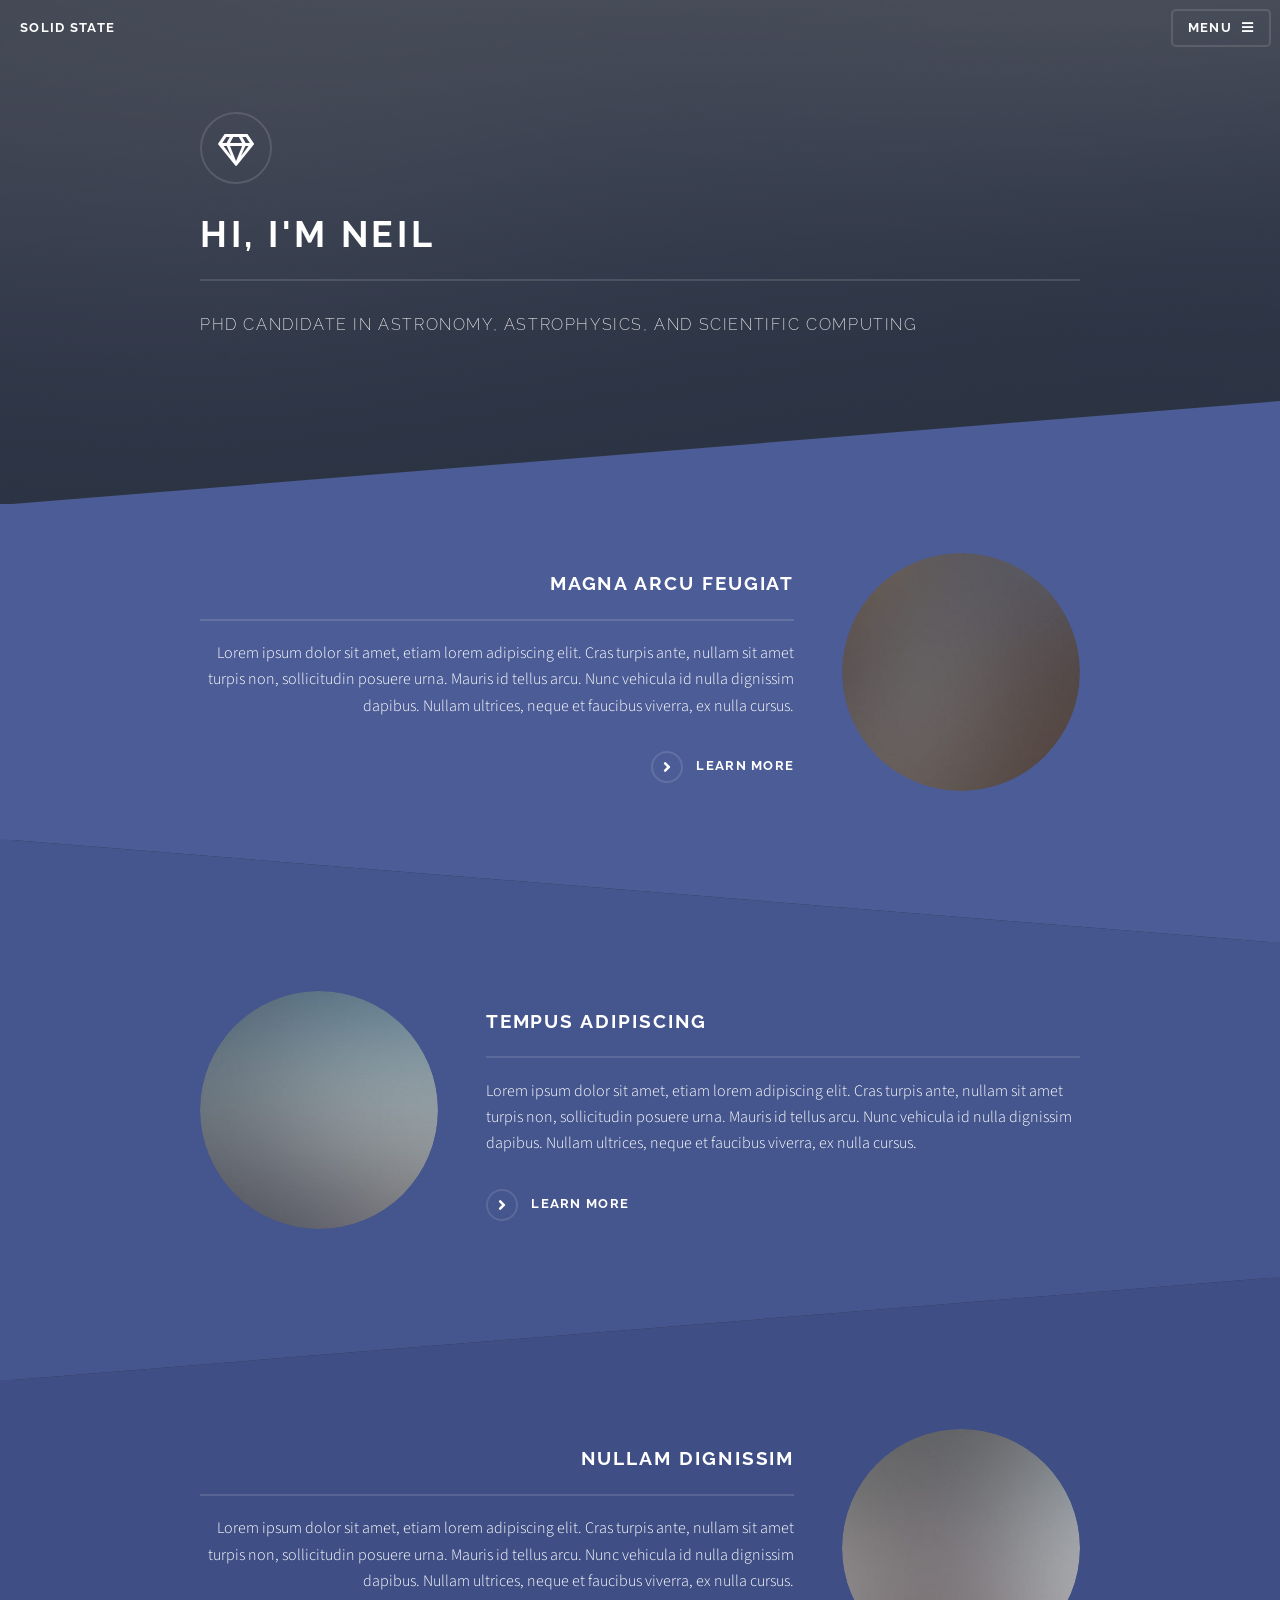
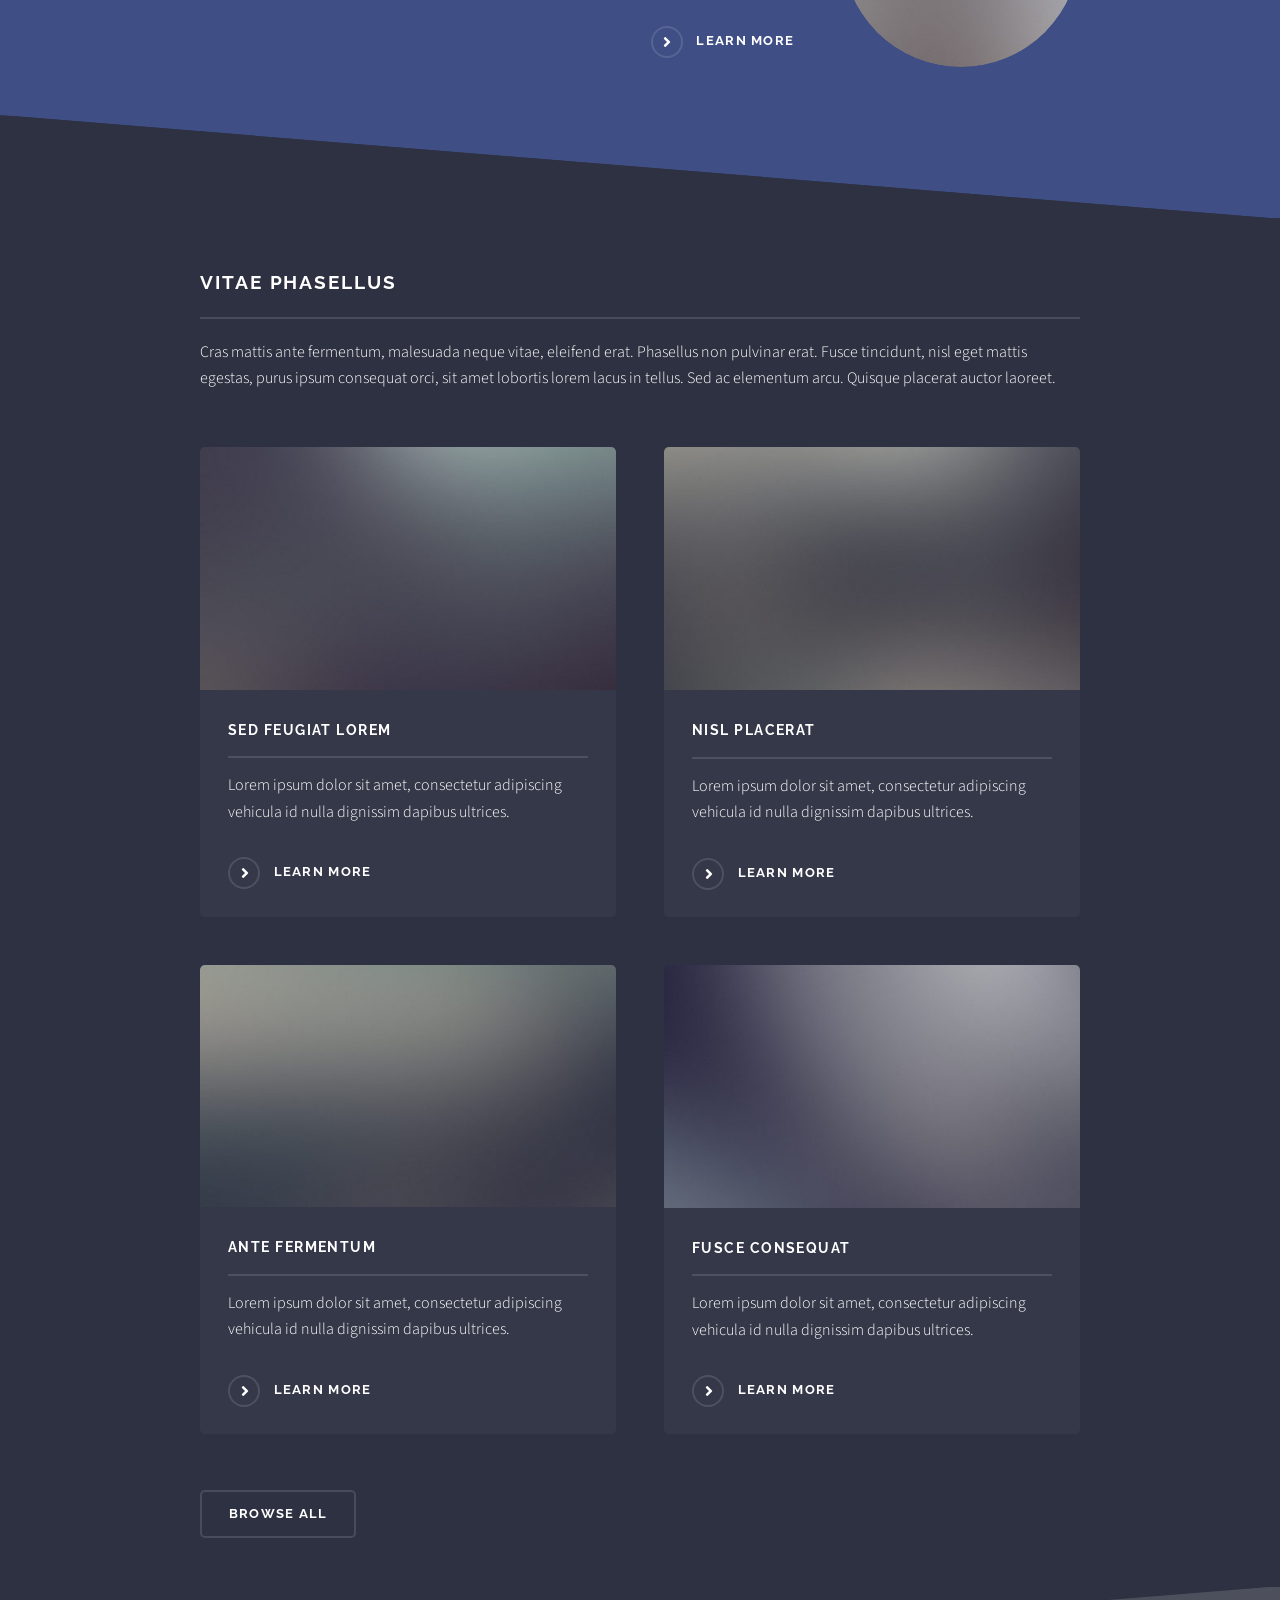
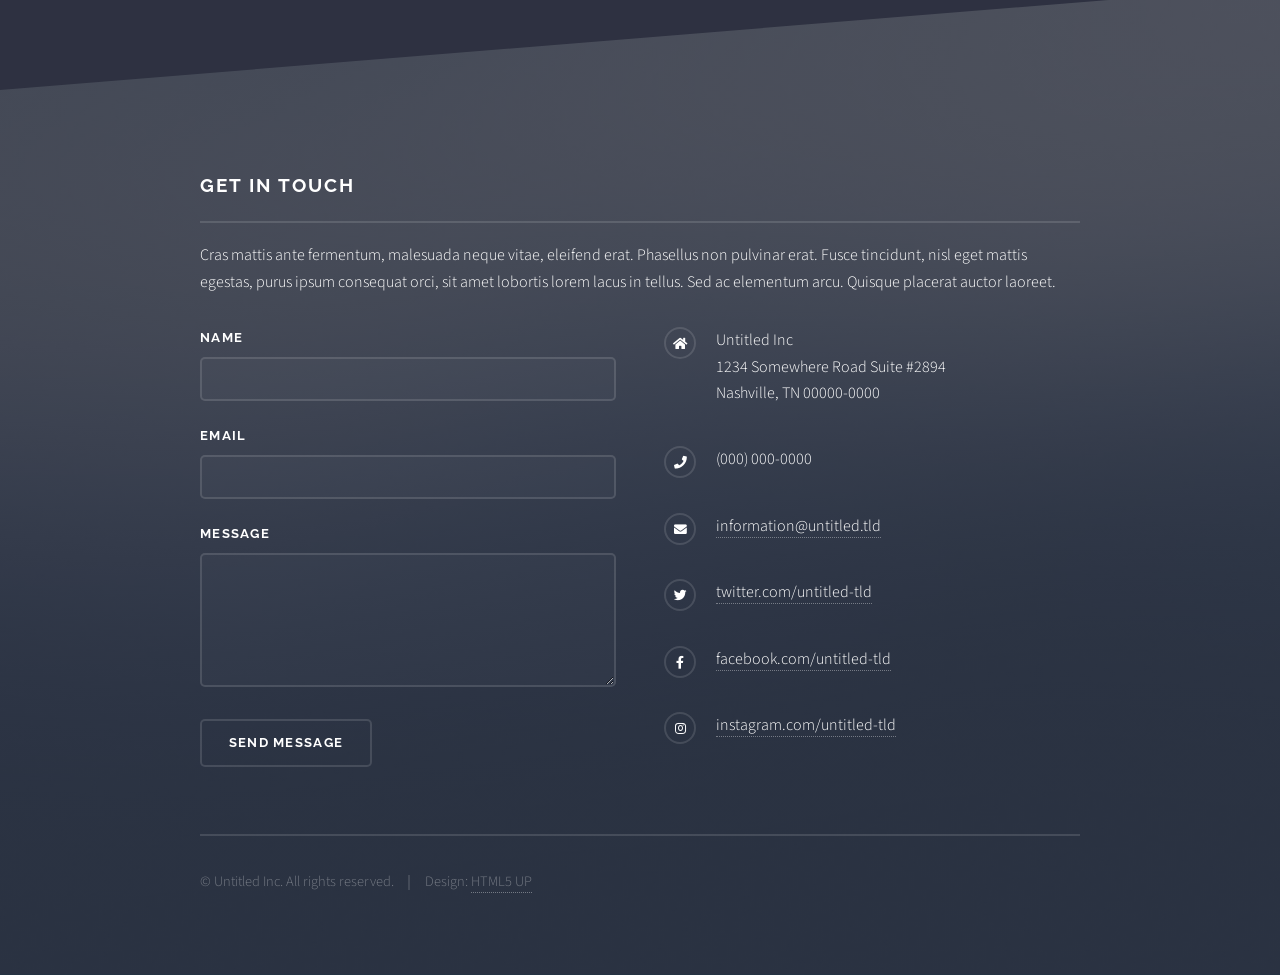
==== commit 87a0958b: "Initial changes to index.html." ====
--- a/index.html
+++ b/index.html
@@ -6,7 +6,7 @@
 -->
 <html>
 	<head>
-		<title>Solid State by HTML5 UP</title>
+		<title>Neil Ash</title>
 		<meta charset="utf-8" />
 		<meta name="viewport" content="width=device-width, initial-scale=1, user-scalable=no" />
 		<link rel="stylesheet" href="assets/css/main.css" />
@@ -44,8 +44,8 @@
 					<section id="banner">
 						<div class="inner">
 							<div class="logo"><span class="icon fa-gem"></span></div>
-							<h2>This is Solid State</h2>
-							<p>Another free + fully responsive site template by <a href="http://html5up.net">HTML5 UP</a></p>
+							<h2>Hi, I'm Neil</h2>
+							<p>PhD Candidate in Astronomy, Astrophysics, and Scientific Computing</p>
 						</div>
 					</section>
 
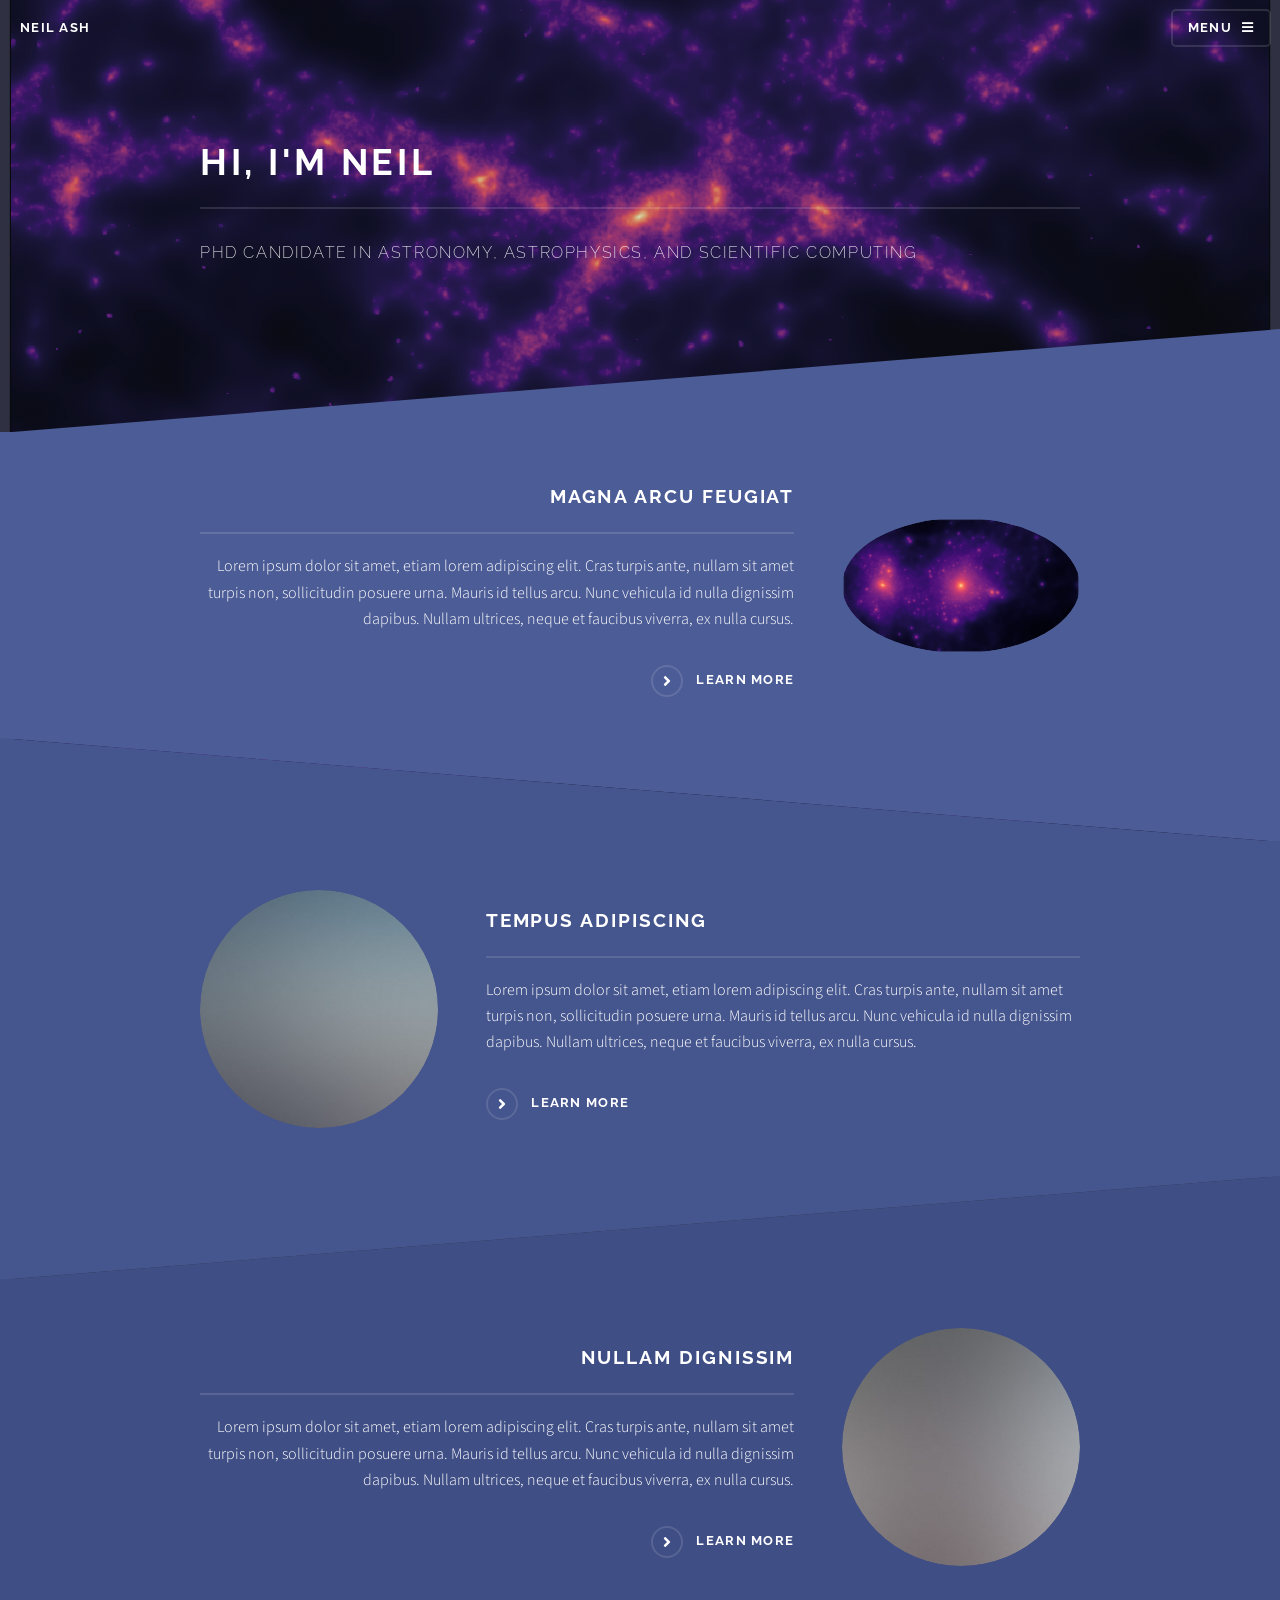
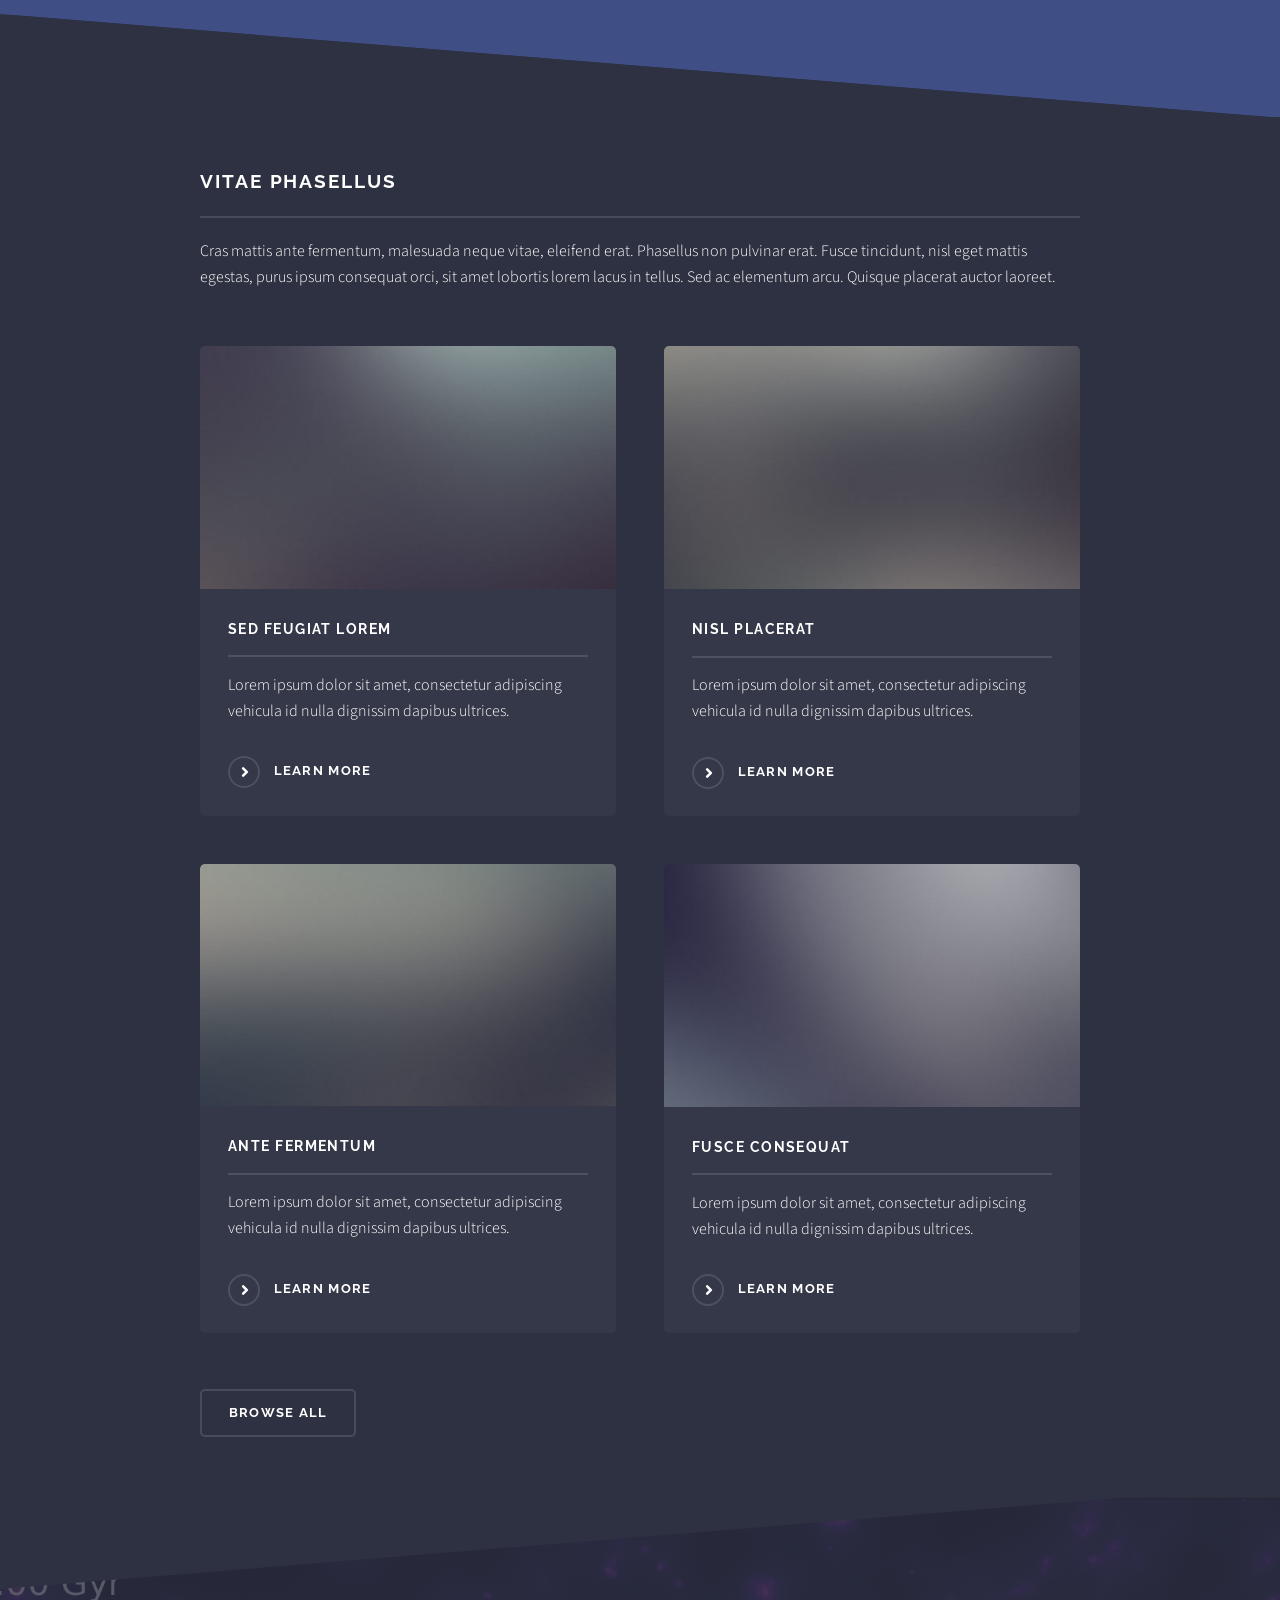
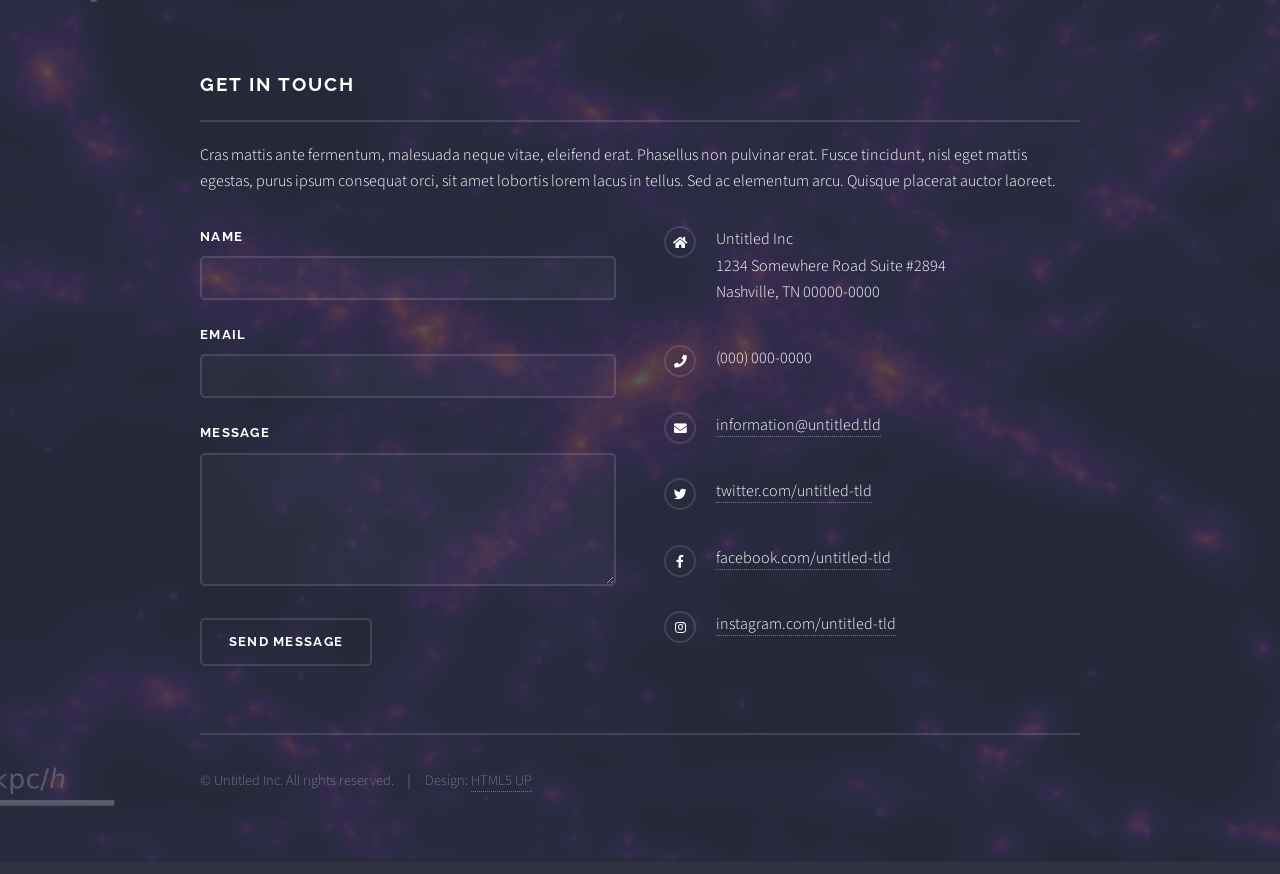
==== commit 0b491ece: "Modified background image and banner transparency" ====
--- a/index.html
+++ b/index.html
@@ -1,183 +1,186 @@
 <!DOCTYPE HTML>
-<!--
-	Solid State by HTML5 UP
-	html5up.net | @ajlkn
-	Free for personal and commercial use under the CCA 3.0 license (html5up.net/license)
--->
 <html>
-	<head>
-		<title>Neil Ash</title>
-		<meta charset="utf-8" />
-		<meta name="viewport" content="width=device-width, initial-scale=1, user-scalable=no" />
-		<link rel="stylesheet" href="assets/css/main.css" />
-		<noscript><link rel="stylesheet" href="assets/css/noscript.css" /></noscript>
-	</head>
-	<body class="is-preload">
+	<!--
+		Solid State by HTML5 UP
+		html5up.net | @ajlkn
+		Free for personal and commercial use under the CCA 3.0 license (html5up.net/license)
+	-->
+		<head>
+			<title>Neil Ash</title>
+			<meta charset="utf-8" />
+			<meta name="viewport" content="width=device-width, initial-scale=1, user-scalable=no" />
+			<link rel="stylesheet" href="assets/css/main.css" />
+			<noscript><link rel="stylesheet" href="assets/css/noscript.css" /></noscript>
+		</head>
+		
+		<body class="is-preload">
+			<!-- Page Wrapper -->
+				<div id="page-wrapper">
 
-		<!-- Page Wrapper -->
-			<div id="page-wrapper">
+					<!-- Header -->
+						<header id="header" class="alt">
+							<h1><a href="index.html">Neil Ash</a></h1>
+							<nav>
+								<a href="#menu">Menu</a>
+							</nav>
+						</header>
 
-				<!-- Header -->
-					<header id="header" class="alt">
-						<h1><a href="index.html">Solid State</a></h1>
-						<nav>
-							<a href="#menu">Menu</a>
+					<!-- Menu -->
+						<nav id="menu">
+							<div class="inner">
+								<h2>Menu</h2>
+								<ul class="links">
+									<li><a href="index.html">Home</a></li>
+									<li><a href="generic.html">Generic</a></li>
+									<li><a href="elements.html">Elements</a></li>
+									<li><a href="#">Log In</a></li>
+									<li><a href="#">Sign Up</a></li>
+								</ul>
+								<a href="#" class="close">Close</a>
+							</div>
 						</nav>
-					</header>
 
-				<!-- Menu -->
-					<nav id="menu">
-						<div class="inner">
-							<h2>Menu</h2>
-							<ul class="links">
-								<li><a href="index.html">Home</a></li>
-								<li><a href="generic.html">Generic</a></li>
-								<li><a href="elements.html">Elements</a></li>
-								<li><a href="#">Log In</a></li>
-								<li><a href="#">Sign Up</a></li>
-							</ul>
-							<a href="#" class="close">Close</a>
-						</div>
-					</nav>
+					<!-- Banner -->
+						<section id="banner">
+							<div class="inner">
+								<!-- <div class="logo"><span class="icon fa-gem"></span></div> -->
+								<div class="logo"></div>
+								<!-- <h2></h2> -->
+								<h2>Hi, I'm Neil</h2>
+								<p>PhD Candidate in Astronomy, Astrophysics, and Scientific Computing</p>
+								<!-- <p>Data Scientist and Quantitative Researcher</p> -->
+							</div>
+						</section>
 
-				<!-- Banner -->
-					<section id="banner">
-						<div class="inner">
-							<div class="logo"><span class="icon fa-gem"></span></div>
-							<h2>Hi, I'm Neil</h2>
-							<p>PhD Candidate in Astronomy, Astrophysics, and Scientific Computing</p>
-						</div>
-					</section>
+					<!-- Wrapper -->
+						<section id="wrapper">
 
-				<!-- Wrapper -->
-					<section id="wrapper">
+							<!-- One -->
+								<section id="one" class="wrapper spotlight style1">
+									<div class="inner">
+										<a href="#" class="image"><img src="images/frame_3599.jpg" alt="" /></a>
+										<div class="content">
+											<h2 class="major">Magna arcu feugiat</h2>
+											<p>Lorem ipsum dolor sit amet, etiam lorem adipiscing elit. Cras turpis ante, nullam sit amet turpis non, sollicitudin posuere urna. Mauris id tellus arcu. Nunc vehicula id nulla dignissim dapibus. Nullam ultrices, neque et faucibus viverra, ex nulla cursus.</p>
+											<a href="#" class="special">Learn more</a>
+										</div>
+									</div>
+								</section>
 
-						<!-- One -->
-							<section id="one" class="wrapper spotlight style1">
-								<div class="inner">
-									<a href="#" class="image"><img src="images/pic01.jpg" alt="" /></a>
-									<div class="content">
-										<h2 class="major">Magna arcu feugiat</h2>
-										<p>Lorem ipsum dolor sit amet, etiam lorem adipiscing elit. Cras turpis ante, nullam sit amet turpis non, sollicitudin posuere urna. Mauris id tellus arcu. Nunc vehicula id nulla dignissim dapibus. Nullam ultrices, neque et faucibus viverra, ex nulla cursus.</p>
-										<a href="#" class="special">Learn more</a>
+							<!-- Two -->
+								<section id="two" class="wrapper alt spotlight style2">
+									<div class="inner">
+										<a href="#" class="image"><img src="images/pic02.jpg" alt="" /></a>
+										<div class="content">
+											<h2 class="major">Tempus adipiscing</h2>
+											<p>Lorem ipsum dolor sit amet, etiam lorem adipiscing elit. Cras turpis ante, nullam sit amet turpis non, sollicitudin posuere urna. Mauris id tellus arcu. Nunc vehicula id nulla dignissim dapibus. Nullam ultrices, neque et faucibus viverra, ex nulla cursus.</p>
+											<a href="#" class="special">Learn more</a>
+										</div>
 									</div>
-								</div>
-							</section>
+								</section>
 
-						<!-- Two -->
-							<section id="two" class="wrapper alt spotlight style2">
-								<div class="inner">
-									<a href="#" class="image"><img src="images/pic02.jpg" alt="" /></a>
-									<div class="content">
-										<h2 class="major">Tempus adipiscing</h2>
-										<p>Lorem ipsum dolor sit amet, etiam lorem adipiscing elit. Cras turpis ante, nullam sit amet turpis non, sollicitudin posuere urna. Mauris id tellus arcu. Nunc vehicula id nulla dignissim dapibus. Nullam ultrices, neque et faucibus viverra, ex nulla cursus.</p>
-										<a href="#" class="special">Learn more</a>
+							<!-- Three -->
+								<section id="three" class="wrapper spotlight style3">
+									<div class="inner">
+										<a href="#" class="image"><img src="images/pic03.jpg" alt="" /></a>
+										<div class="content">
+											<h2 class="major">Nullam dignissim</h2>
+											<p>Lorem ipsum dolor sit amet, etiam lorem adipiscing elit. Cras turpis ante, nullam sit amet turpis non, sollicitudin posuere urna. Mauris id tellus arcu. Nunc vehicula id nulla dignissim dapibus. Nullam ultrices, neque et faucibus viverra, ex nulla cursus.</p>
+											<a href="#" class="special">Learn more</a>
+										</div>
 									</div>
-								</div>
-							</section>
+								</section>
 
-						<!-- Three -->
-							<section id="three" class="wrapper spotlight style3">
-								<div class="inner">
-									<a href="#" class="image"><img src="images/pic03.jpg" alt="" /></a>
-									<div class="content">
-										<h2 class="major">Nullam dignissim</h2>
-										<p>Lorem ipsum dolor sit amet, etiam lorem adipiscing elit. Cras turpis ante, nullam sit amet turpis non, sollicitudin posuere urna. Mauris id tellus arcu. Nunc vehicula id nulla dignissim dapibus. Nullam ultrices, neque et faucibus viverra, ex nulla cursus.</p>
-										<a href="#" class="special">Learn more</a>
+							<!-- Four -->
+								<section id="four" class="wrapper alt style1">
+									<div class="inner">
+										<h2 class="major">Vitae phasellus</h2>
+										<p>Cras mattis ante fermentum, malesuada neque vitae, eleifend erat. Phasellus non pulvinar erat. Fusce tincidunt, nisl eget mattis egestas, purus ipsum consequat orci, sit amet lobortis lorem lacus in tellus. Sed ac elementum arcu. Quisque placerat auctor laoreet.</p>
+										<section class="features">
+											<article>
+												<a href="#" class="image"><img src="images/pic04.jpg" alt="" /></a>
+												<h3 class="major">Sed feugiat lorem</h3>
+												<p>Lorem ipsum dolor sit amet, consectetur adipiscing vehicula id nulla dignissim dapibus ultrices.</p>
+												<a href="#" class="special">Learn more</a>
+											</article>
+											<article>
+												<a href="#" class="image"><img src="images/pic05.jpg" alt="" /></a>
+												<h3 class="major">Nisl placerat</h3>
+												<p>Lorem ipsum dolor sit amet, consectetur adipiscing vehicula id nulla dignissim dapibus ultrices.</p>
+												<a href="#" class="special">Learn more</a>
+											</article>
+											<article>
+												<a href="#" class="image"><img src="images/pic06.jpg" alt="" /></a>
+												<h3 class="major">Ante fermentum</h3>
+												<p>Lorem ipsum dolor sit amet, consectetur adipiscing vehicula id nulla dignissim dapibus ultrices.</p>
+												<a href="#" class="special">Learn more</a>
+											</article>
+											<article>
+												<a href="#" class="image"><img src="images/pic07.jpg" alt="" /></a>
+												<h3 class="major">Fusce consequat</h3>
+												<p>Lorem ipsum dolor sit amet, consectetur adipiscing vehicula id nulla dignissim dapibus ultrices.</p>
+												<a href="#" class="special">Learn more</a>
+											</article>
+										</section>
+										<ul class="actions">
+											<li><a href="#" class="button">Browse All</a></li>
+										</ul>
 									</div>
-								</div>
-							</section>
+								</section>
 
-						<!-- Four -->
-							<section id="four" class="wrapper alt style1">
-								<div class="inner">
-									<h2 class="major">Vitae phasellus</h2>
-									<p>Cras mattis ante fermentum, malesuada neque vitae, eleifend erat. Phasellus non pulvinar erat. Fusce tincidunt, nisl eget mattis egestas, purus ipsum consequat orci, sit amet lobortis lorem lacus in tellus. Sed ac elementum arcu. Quisque placerat auctor laoreet.</p>
-									<section class="features">
-										<article>
-											<a href="#" class="image"><img src="images/pic04.jpg" alt="" /></a>
-											<h3 class="major">Sed feugiat lorem</h3>
-											<p>Lorem ipsum dolor sit amet, consectetur adipiscing vehicula id nulla dignissim dapibus ultrices.</p>
-											<a href="#" class="special">Learn more</a>
-										</article>
-										<article>
-											<a href="#" class="image"><img src="images/pic05.jpg" alt="" /></a>
-											<h3 class="major">Nisl placerat</h3>
-											<p>Lorem ipsum dolor sit amet, consectetur adipiscing vehicula id nulla dignissim dapibus ultrices.</p>
-											<a href="#" class="special">Learn more</a>
-										</article>
-										<article>
-											<a href="#" class="image"><img src="images/pic06.jpg" alt="" /></a>
-											<h3 class="major">Ante fermentum</h3>
-											<p>Lorem ipsum dolor sit amet, consectetur adipiscing vehicula id nulla dignissim dapibus ultrices.</p>
-											<a href="#" class="special">Learn more</a>
-										</article>
-										<article>
-											<a href="#" class="image"><img src="images/pic07.jpg" alt="" /></a>
-											<h3 class="major">Fusce consequat</h3>
-											<p>Lorem ipsum dolor sit amet, consectetur adipiscing vehicula id nulla dignissim dapibus ultrices.</p>
-											<a href="#" class="special">Learn more</a>
-										</article>
-									</section>
+						</section>
+
+					<!-- Footer -->
+						<section id="footer">
+							<div class="inner">
+								<h2 class="major">Get in touch</h2>
+								<p>Cras mattis ante fermentum, malesuada neque vitae, eleifend erat. Phasellus non pulvinar erat. Fusce tincidunt, nisl eget mattis egestas, purus ipsum consequat orci, sit amet lobortis lorem lacus in tellus. Sed ac elementum arcu. Quisque placerat auctor laoreet.</p>
+								<form method="post" action="#">
+									<div class="fields">
+										<div class="field">
+											<label for="name">Name</label>
+											<input type="text" name="name" id="name" />
+										</div>
+										<div class="field">
+											<label for="email">Email</label>
+											<input type="email" name="email" id="email" />
+										</div>
+										<div class="field">
+											<label for="message">Message</label>
+											<textarea name="message" id="message" rows="4"></textarea>
+										</div>
+									</div>
 									<ul class="actions">
-										<li><a href="#" class="button">Browse All</a></li>
+										<li><input type="submit" value="Send Message" /></li>
 									</ul>
-								</div>
-							</section>
+								</form>
+								<ul class="contact">
+									<li class="icon solid fa-home">
+										Untitled Inc<br />
+										1234 Somewhere Road Suite #2894<br />
+										Nashville, TN 00000-0000
+									</li>
+									<li class="icon solid fa-phone">(000) 000-0000</li>
+									<li class="icon solid fa-envelope"><a href="#">information@untitled.tld</a></li>
+									<li class="icon brands fa-twitter"><a href="#">twitter.com/untitled-tld</a></li>
+									<li class="icon brands fa-facebook-f"><a href="#">facebook.com/untitled-tld</a></li>
+									<li class="icon brands fa-instagram"><a href="#">instagram.com/untitled-tld</a></li>
+								</ul>
+								<ul class="copyright">
+									<li>&copy; Untitled Inc. All rights reserved.</li><li>Design: <a href="http://html5up.net">HTML5 UP</a></li>
+								</ul>
+							</div>
+						</section>
 
-					</section>
+				</div>
+			
+			<!-- Scripts -->
+				<script src="assets/js/jquery.min.js"></script>
+				<script src="assets/js/jquery.scrollex.min.js"></script>
+				<script src="assets/js/browser.min.js"></script>
+				<script src="assets/js/breakpoints.min.js"></script>
+				<script src="assets/js/util.js"></script>
+				<script src="assets/js/main.js"></script>
+</div>
+</html>
 
-				<!-- Footer -->
-					<section id="footer">
-						<div class="inner">
-							<h2 class="major">Get in touch</h2>
-							<p>Cras mattis ante fermentum, malesuada neque vitae, eleifend erat. Phasellus non pulvinar erat. Fusce tincidunt, nisl eget mattis egestas, purus ipsum consequat orci, sit amet lobortis lorem lacus in tellus. Sed ac elementum arcu. Quisque placerat auctor laoreet.</p>
-							<form method="post" action="#">
-								<div class="fields">
-									<div class="field">
-										<label for="name">Name</label>
-										<input type="text" name="name" id="name" />
-									</div>
-									<div class="field">
-										<label for="email">Email</label>
-										<input type="email" name="email" id="email" />
-									</div>
-									<div class="field">
-										<label for="message">Message</label>
-										<textarea name="message" id="message" rows="4"></textarea>
-									</div>
-								</div>
-								<ul class="actions">
-									<li><input type="submit" value="Send Message" /></li>
-								</ul>
-							</form>
-							<ul class="contact">
-								<li class="icon solid fa-home">
-									Untitled Inc<br />
-									1234 Somewhere Road Suite #2894<br />
-									Nashville, TN 00000-0000
-								</li>
-								<li class="icon solid fa-phone">(000) 000-0000</li>
-								<li class="icon solid fa-envelope"><a href="#">information@untitled.tld</a></li>
-								<li class="icon brands fa-twitter"><a href="#">twitter.com/untitled-tld</a></li>
-								<li class="icon brands fa-facebook-f"><a href="#">facebook.com/untitled-tld</a></li>
-								<li class="icon brands fa-instagram"><a href="#">instagram.com/untitled-tld</a></li>
-							</ul>
-							<ul class="copyright">
-								<li>&copy; Untitled Inc. All rights reserved.</li><li>Design: <a href="http://html5up.net">HTML5 UP</a></li>
-							</ul>
-						</div>
-					</section>
-
-			</div>
-
-		<!-- Scripts -->
-			<script src="assets/js/jquery.min.js"></script>
-			<script src="assets/js/jquery.scrollex.min.js"></script>
-			<script src="assets/js/browser.min.js"></script>
-			<script src="assets/js/breakpoints.min.js"></script>
-			<script src="assets/js/util.js"></script>
-			<script src="assets/js/main.js"></script>
-
-	</body>
-</html>
--- a/assets/css/main.css
+++ b/assets/css/main.css
@@ -1,10 +1,10 @@
 @import url(fontawesome-all.min.css);
 @import url("https://fonts.googleapis.com/css?family=Raleway:200,700|Source+Sans+Pro:300,600,300italic,600italic");
 
-/*
-	Solid State by HTML5 UP
-	html5up.net | @ajlkn
-	Free for personal and commercial use under the CCA 3.0 license (html5up.net/license)
+/*
+	Solid State by HTML5 UP
+	html5up.net | @ajlkn
+	Free for personal and commercial use under the CCA 3.0 license (html5up.net/license)
 */
 
 html, body, div, span, applet, object,
@@ -100,12 +100,13 @@
 
 	body {
 		background-color: #2e3141;
-		background-image: linear-gradient(to top, rgba(46, 49, 65, 0.8), rgba(46, 49, 65, 0.8)), url("../../images/bg.jpg");
-		background-size: auto,+		background-image: linear-gradient(to top, rgba(46, 49, 65, 0.0), rgba(46, 49, 65, 0.0)), url("../../images/bg.jpg");
+		/* background-image: url("../../images/bg.jpg"); */
+		background-size: auto,
  cover;
-		background-attachment: fixed,+		background-attachment: fixed,
  fixed;
-		background-position: center,+		background-position: center,
  center;
 	}
 
@@ -3466,10 +3467,10 @@
 			#banner {
 				padding: 7em 0 8.25em 0 ;
 				background-color: #2e3141;
-				background-image: linear-gradient(to top, rgba(46, 49, 65, 0.8), rgba(46, 49, 65, 0.8)), url("../../images/bg.jpg");
-				background-size: auto,+				background-image: linear-gradient(to top, rgba(46, 49, 65, 0.2), rgba(46, 49, 65, 0.2)), url("../../images/bg.jpg");
+				background-size: auto,
  cover;
-				background-position: center,+				background-position: center,
  center;
 				margin-bottom: -6.5em;
 			}
@@ -3579,9 +3580,9 @@
 			padding: 9em 0 6.25em 0 ;
 			background-color: #2e3141;
 			background-image: linear-gradient(to top, rgba(46, 49, 65, 0.8), rgba(46, 49, 65, 0.8)), url("../../images/bg.jpg");
-			background-size: auto,+			background-size: auto,
  cover;
-			background-position: center,+			background-position: center,
  0% 30%;
 			margin-bottom: -6.5em;
 		}
@@ -3592,9 +3593,9 @@
 
 		#wrapper > header {
 			padding: 11em 3em 7.375em 3em ;
-			background-size: auto,+			background-size: auto,
  cover;
-			background-position: center,+			background-position: center,
  0% 0%;
 			margin-bottom: -4.75em;
 		}
@@ -3609,7 +3610,7 @@
 
 		#wrapper > header {
 			padding: 6.5em 2em 3em 2em ;
-			background-size: auto,+			background-size: auto,
  125%;
 			margin-bottom: -2.5em;
 		}
@@ -4072,9 +4073,9 @@
 		#footer {
 			background-color: #2e3141;
 			background-image: linear-gradient(to top, rgba(46, 49, 65, 0.8), rgba(46, 49, 65, 0.8)), url("../../images/bg.jpg");
-			background-size: auto,+			background-size: auto,
  cover;
-			background-position: center,+			background-position: center,
  center;
 			margin-top: -6.5em;
 			padding-top: 6.5em;
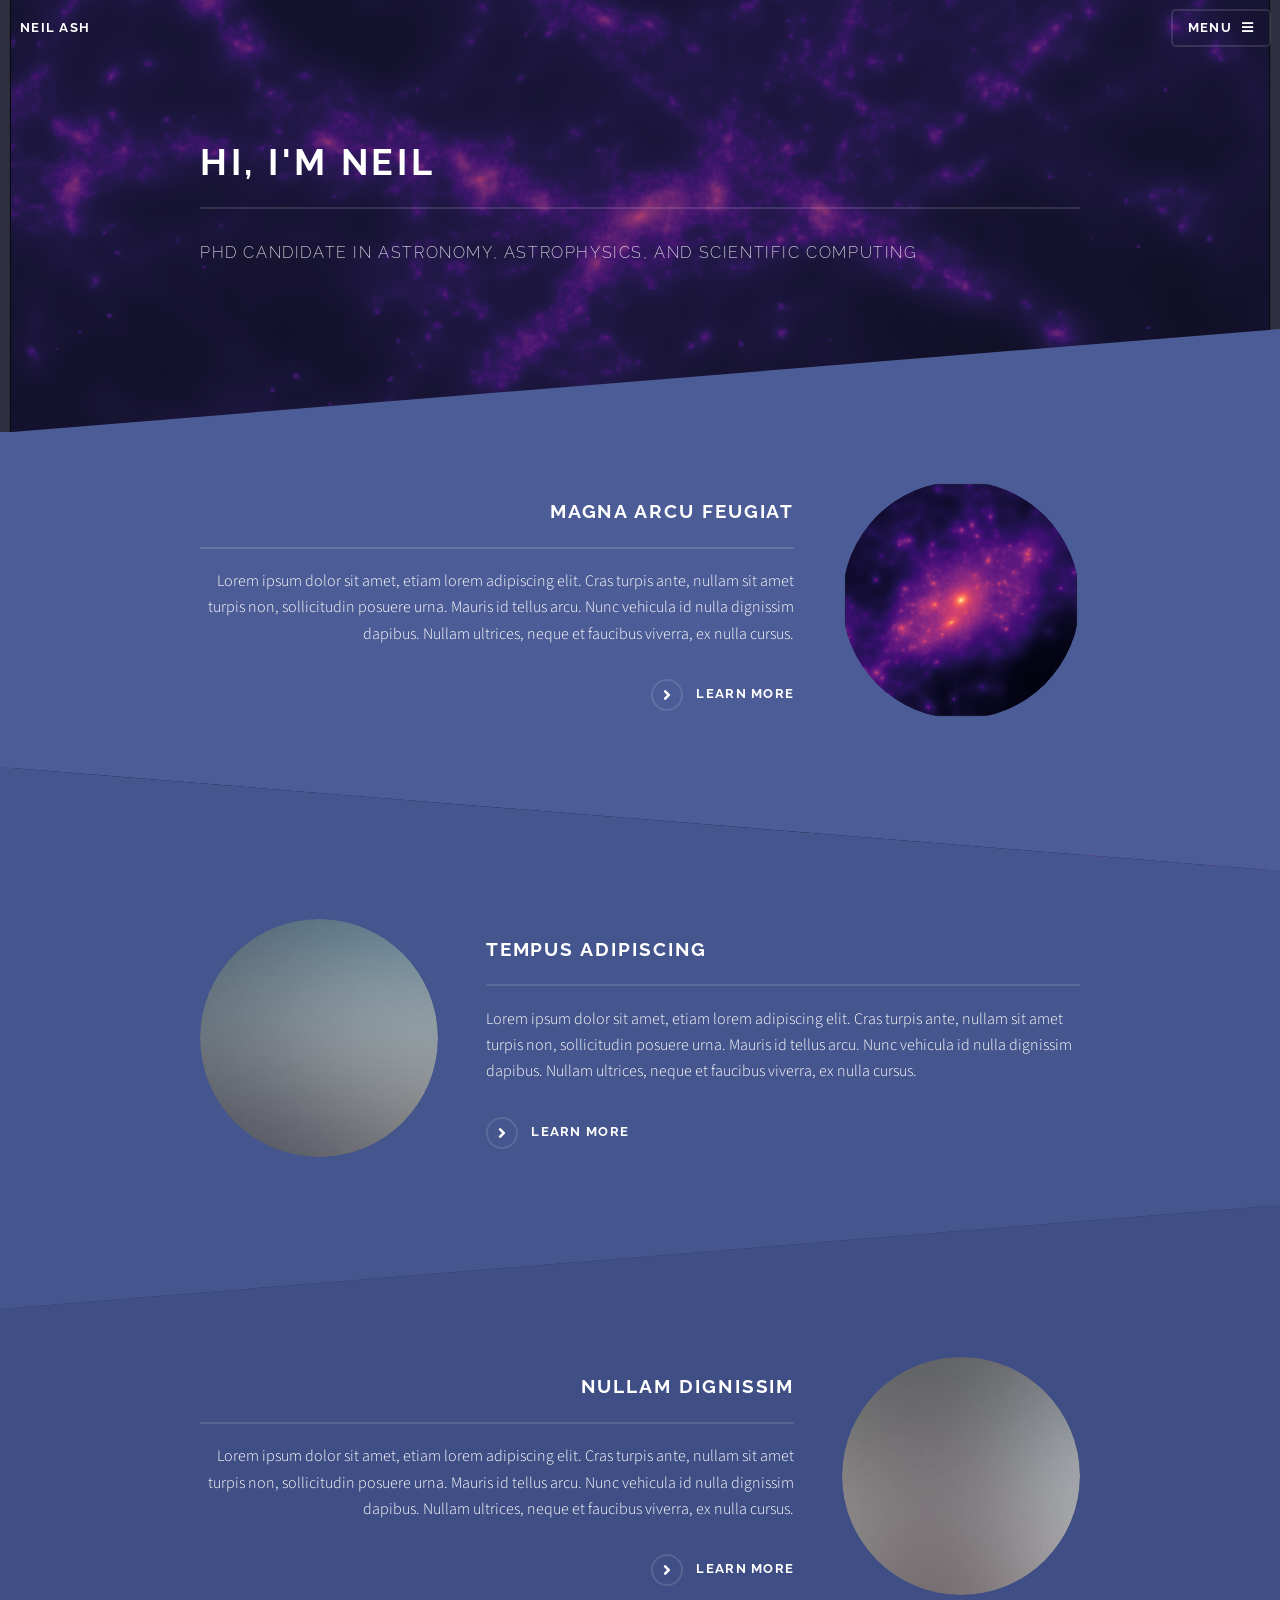
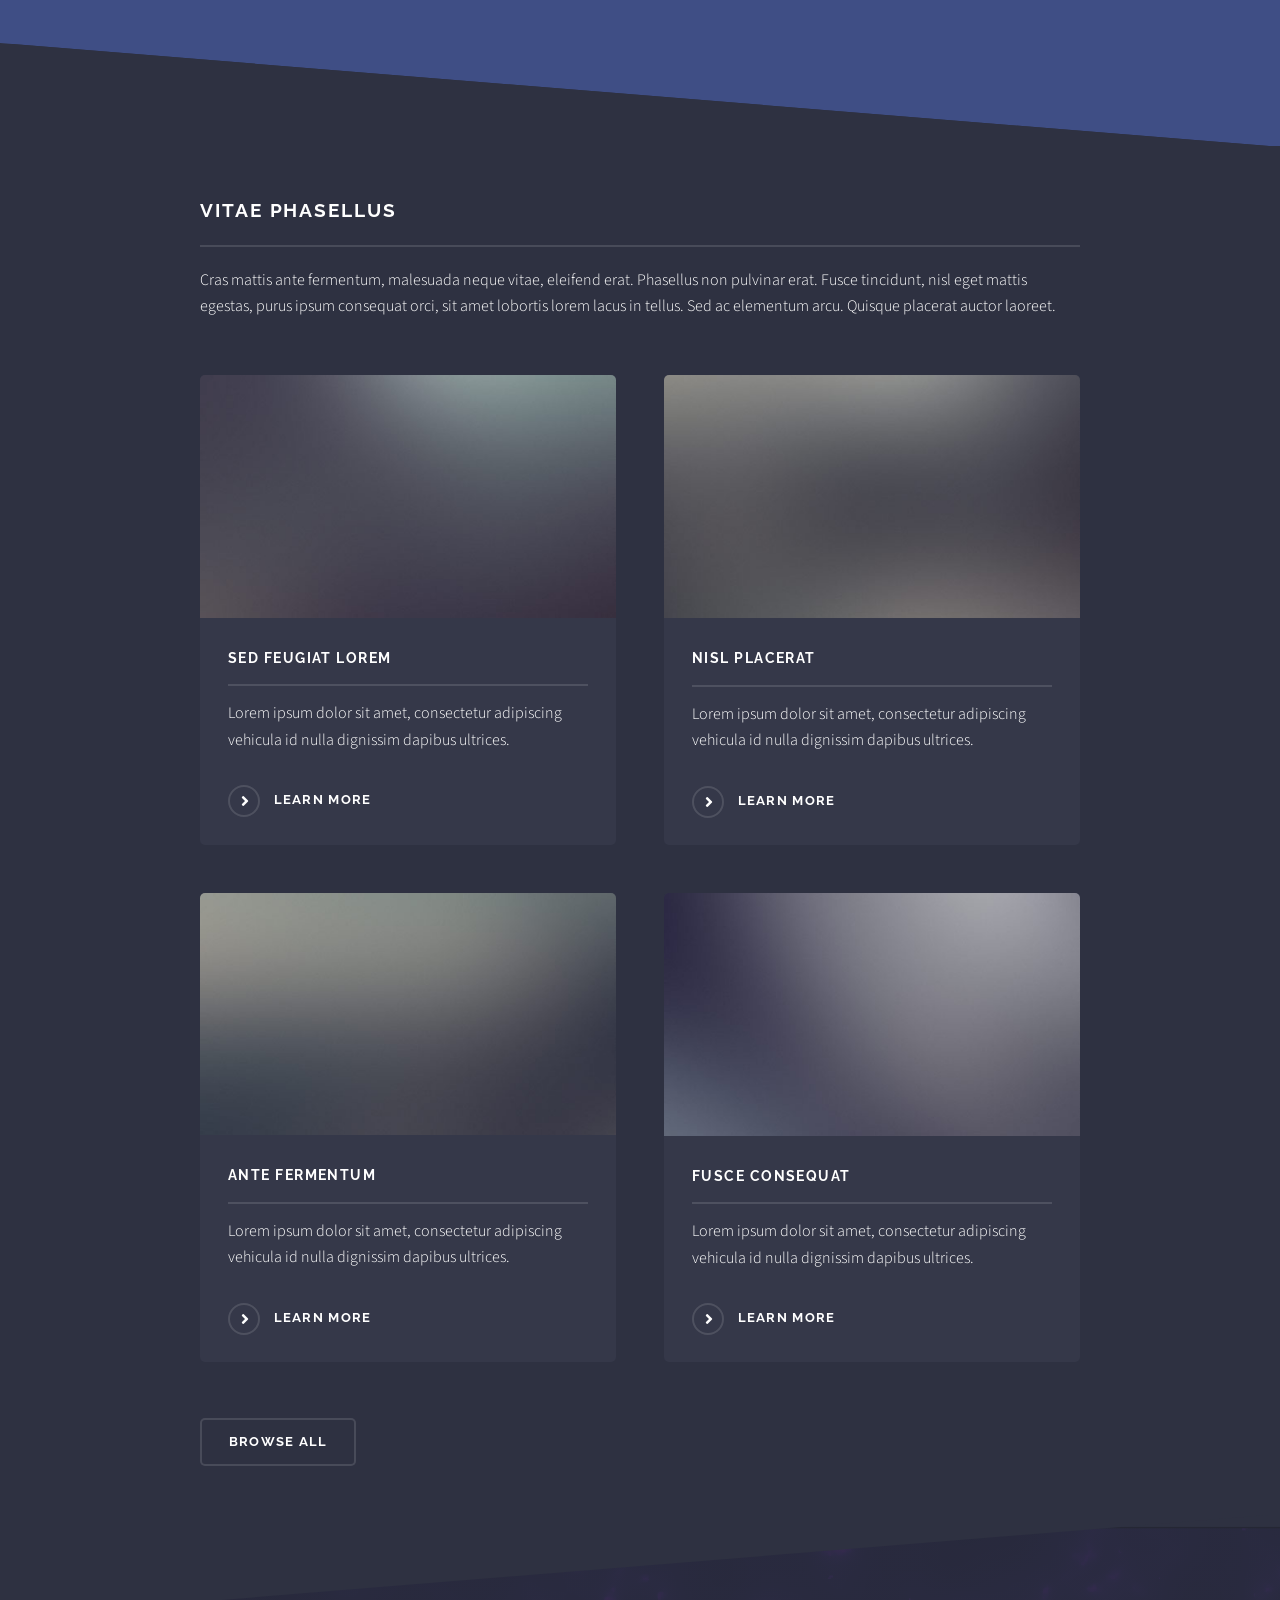
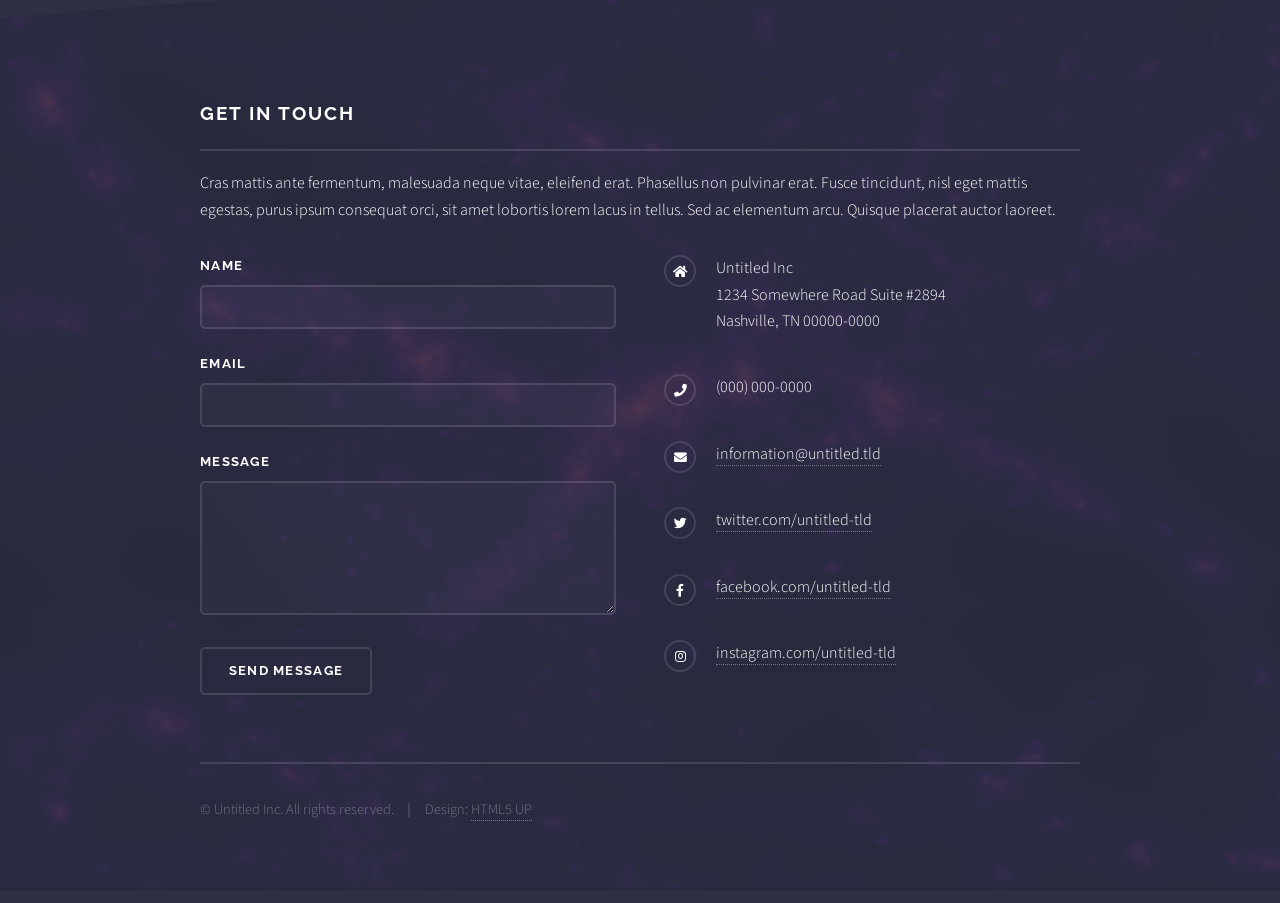
==== commit 10af34e7: "Added movie support for top banner" ====
--- a/index.html
+++ b/index.html
@@ -14,6 +14,11 @@
 		</head>
 		
 		<body class="is-preload">
+			<!-- Background video (falls back to CSS background-image if video can't play) -->
+			<video id="bg-video" autoplay muted playsinline poster="images/bg.jpg">
+				<source src="images/subbox_movie_no_text.mp4" type="video/mp4">
+				<!-- Browsers that don't support the video tag will simply show the page background image -->
+			</video>
 			<!-- Page Wrapper -->
 				<div id="page-wrapper">
 
@@ -58,7 +63,7 @@
 							<!-- One -->
 								<section id="one" class="wrapper spotlight style1">
 									<div class="inner">
-										<a href="#" class="image"><img src="images/frame_3599.jpg" alt="" /></a>
+										<a href="#" class="image"><img src="images/frame_1900_square_no_text.jpg" alt="" /></a>
 										<div class="content">
 											<h2 class="major">Magna arcu feugiat</h2>
 											<p>Lorem ipsum dolor sit amet, etiam lorem adipiscing elit. Cras turpis ante, nullam sit amet turpis non, sollicitudin posuere urna. Mauris id tellus arcu. Nunc vehicula id nulla dignissim dapibus. Nullam ultrices, neque et faucibus viverra, ex nulla cursus.</p>
@@ -181,6 +186,47 @@
 				<script src="assets/js/breakpoints.min.js"></script>
 				<script src="assets/js/util.js"></script>
 				<script src="assets/js/main.js"></script>
+				<!-- Small helper: size the video to the viewport, remove poster when video starts, hide video if playback/autoplay fails -->
+				<script>
+				(function(){
+					var v = document.getElementById('bg-video');
+					if(!v) return;
+
+					function updateVideoSize(){
+						// Use viewport dimensions to ensure the video exactly matches the page size
+						v.style.width = window.innerWidth*1.1 + 'px';
+						v.style.height = window.innerHeight*1.1 + 'px';
+					}
+
+					// Initial sizing
+					updateVideoSize();
+					// Update on resize / orientation change
+					window.addEventListener('resize', updateVideoSize);
+					window.addEventListener('orientationchange', updateVideoSize);
+
+					// Try to play (some browsers return a promise and may block autoplay)
+					try {
+						var p = v.play && v.play();
+						if(p && typeof p.then === 'function') {
+							p.then(function(){
+								v.removeAttribute('poster');
+								v.classList.remove('bg-video-hidden');
+							}).catch(function(err){
+								// Autoplay blocked or failed: hide video so the CSS body background is visible
+								v.classList.add('bg-video-hidden');
+								console.log('Background video autoplay blocked or failed:', err);
+							});
+						}
+					} catch(e) {
+						// If synchronous errors occur, hide the video
+						v.classList.add('bg-video-hidden');
+					}
+
+					// If video starts playing later, ensure poster is removed and video is shown
+					v.addEventListener('playing', function(){ v.removeAttribute('poster'); v.classList.remove('bg-video-hidden'); });
+					v.addEventListener('error', function(){ v.classList.add('bg-video-hidden'); });
+				})();
+				</script>
 </div>
 </html>
 
--- a/assets/css/main.css
+++ b/assets/css/main.css
@@ -109,6 +109,33 @@
 		background-position: center,
  center;
 	}
+
+/* Background video - sits above the body background image (fallback) but behind page content */
+#bg-video {
+	position: fixed;
+	top: 50%;
+	left: 50%;
+	/* Ensure the video always covers the viewport while preserving aspect ratio */
+	/* min-width: 80%; */
+	/* min-height: 80%;  */
+	min-width: none;
+	min-height: none;
+	width: auto; /*auto*/
+	height: auto; /*auto*/
+	max-width: none;
+	max-height: none;
+	transform: translate(-50%, -60%);
+	z-index: -1;
+	object-fit: cover; /* crop and cover while keeping center */
+	/* Keep the body background as the true fallback; no need for a redundant background image here */
+	pointer-events: none; /* let clicks pass through to the page */
+}
+
+/* Ensure main page content is above the video */
+#page-wrapper {
+	position: relative;
+	z-index: 1;
+}
 
 		body.is-preload *, body.is-preload *:before, body.is-preload *:after {
 			-moz-animation: none !important;
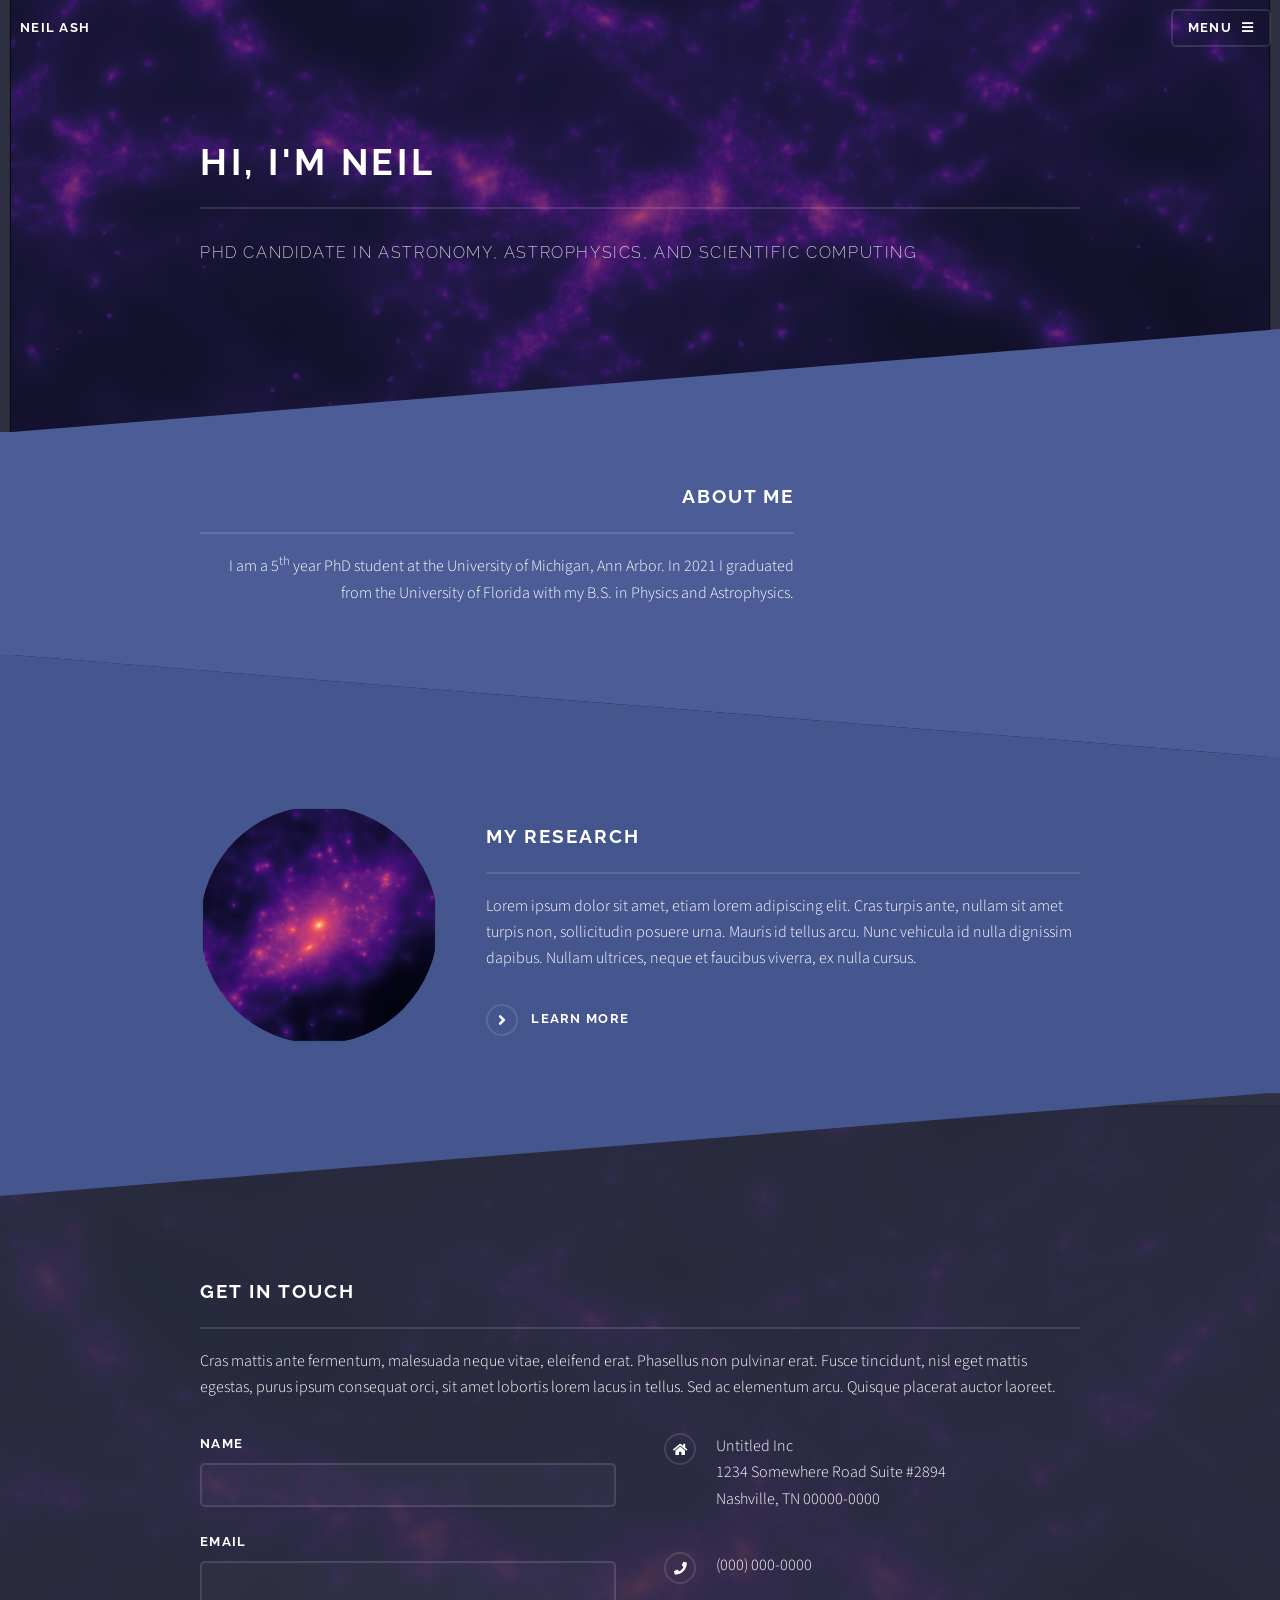
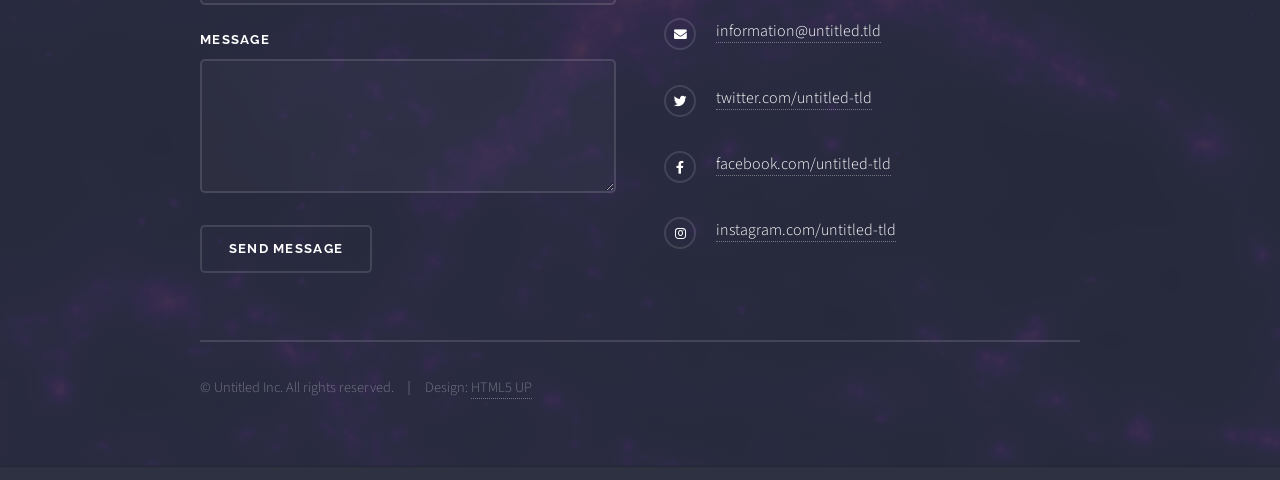
==== commit 61ad3169: "Added some early text, profile photo" ====
--- a/index.html
+++ b/index.html
@@ -61,31 +61,33 @@
 						<section id="wrapper">
 
 							<!-- One -->
-								<section id="one" class="wrapper spotlight style1">
+								<section id="one" class="wrapper spotlight style">
+									<div class="inner">
+										<a href="#" class="image"><img src="images/MPhoto_LSA_Astro_FallDeptHds25_024.jpeg" alt="" /></a>
+										<div class="content">
+											<h2 class="major">About me</h2>
+											<p>I am a 5<sup>th</sup> year PhD student at the University of Michigan, Ann Arbor. In 2021 
+												I graduated from the University of Florida with my B.S. in Physics and Astrophysics.
+											  	</p>
+											<!-- <a href="#" class="special">Learn more</a> -->
+										</div>
+									</div>
+								</section>
+
+							<!-- Two -->
+								<section id="two" class="wrapper alt spotlight style2">
 									<div class="inner">
 										<a href="#" class="image"><img src="images/frame_1900_square_no_text.jpg" alt="" /></a>
 										<div class="content">
-											<h2 class="major">Magna arcu feugiat</h2>
+											<h2 class="major">My Research</h2>
 											<p>Lorem ipsum dolor sit amet, etiam lorem adipiscing elit. Cras turpis ante, nullam sit amet turpis non, sollicitudin posuere urna. Mauris id tellus arcu. Nunc vehicula id nulla dignissim dapibus. Nullam ultrices, neque et faucibus viverra, ex nulla cursus.</p>
 											<a href="#" class="special">Learn more</a>
 										</div>
 									</div>
 								</section>
 
-							<!-- Two -->
-								<section id="two" class="wrapper alt spotlight style2">
-									<div class="inner">
-										<a href="#" class="image"><img src="images/pic02.jpg" alt="" /></a>
-										<div class="content">
-											<h2 class="major">Tempus adipiscing</h2>
-											<p>Lorem ipsum dolor sit amet, etiam lorem adipiscing elit. Cras turpis ante, nullam sit amet turpis non, sollicitudin posuere urna. Mauris id tellus arcu. Nunc vehicula id nulla dignissim dapibus. Nullam ultrices, neque et faucibus viverra, ex nulla cursus.</p>
-											<a href="#" class="special">Learn more</a>
-										</div>
-									</div>
-								</section>
-
 							<!-- Three -->
-								<section id="three" class="wrapper spotlight style3">
+								<!-- <section id="three" class="wrapper spotlight style3">
 									<div class="inner">
 										<a href="#" class="image"><img src="images/pic03.jpg" alt="" /></a>
 										<div class="content">
@@ -94,14 +96,14 @@
 											<a href="#" class="special">Learn more</a>
 										</div>
 									</div>
-								</section>
+								</section> -->
 
 							<!-- Four -->
-								<section id="four" class="wrapper alt style1">
-									<div class="inner">
-										<h2 class="major">Vitae phasellus</h2>
-										<p>Cras mattis ante fermentum, malesuada neque vitae, eleifend erat. Phasellus non pulvinar erat. Fusce tincidunt, nisl eget mattis egestas, purus ipsum consequat orci, sit amet lobortis lorem lacus in tellus. Sed ac elementum arcu. Quisque placerat auctor laoreet.</p>
-										<section class="features">
+								<!-- <section id="four" class="wrapper alt style1">
+									<div class="inner">
+										<h2 class="major">My research</h2>
+										<p>Cras mattis ante fermentum, malesuada neque vitae, eleifend erat. Phasellus non pulvinar erat. Fusce tincidunt, nisl eget mattis egestas, purus ipsum consequat orci, sit amet lobortis lorem lacus in tellus. Sed ac elementum arcu. Quisque placerat auctor laoreet.</p> -->
+										<!-- <section class="features">
 											<article>
 												<a href="#" class="image"><img src="images/pic04.jpg" alt="" /></a>
 												<h3 class="major">Sed feugiat lorem</h3>
@@ -126,12 +128,12 @@
 												<p>Lorem ipsum dolor sit amet, consectetur adipiscing vehicula id nulla dignissim dapibus ultrices.</p>
 												<a href="#" class="special">Learn more</a>
 											</article>
-										</section>
-										<ul class="actions">
-											<li><a href="#" class="button">Browse All</a></li>
+										</section> -->
+										<!-- <ul class="actions">
+											<li><a href="#" class="button">My projects</a></li>
 										</ul>
-									</div>
-								</section>
+									</div> 
+								</section> -->
 
 						</section>
 
@@ -194,8 +196,8 @@
 
 					function updateVideoSize(){
 						// Use viewport dimensions to ensure the video exactly matches the page size
-						v.style.width = window.innerWidth*1.1 + 'px';
-						v.style.height = window.innerHeight*1.1 + 'px';
+						v.style.width = window.innerWidth*1.05 + 'px';
+						v.style.height = window.innerHeight*1.05 + 'px';
 					}
 
 					// Initial sizing
--- a/assets/css/main.css
+++ b/assets/css/main.css
@@ -128,7 +128,7 @@
 	z-index: -1;
 	object-fit: cover; /* crop and cover while keeping center */
 	/* Keep the body background as the true fallback; no need for a redundant background image here */
-	pointer-events: none; /* let clicks pass through to the page */
+	/* pointer-events: none; *//*let clicks pass through to the page */
 }
 
 /* Ensure main page content is above the video */
@@ -3277,6 +3277,7 @@
 		-ms-justify-content: center;
 		justify-content: center;
 		pointer-events: none;
+		z-index: 10010; /* ensure menu sits above most content (video/page) */
 		-moz-transition: opacity 0.35s ease, visibility 0.35s;
 		-webkit-transition: opacity 0.35s ease, visibility 0.35s;
 		-ms-transition: opacity 0.35s ease, visibility 0.35s;
@@ -3390,9 +3391,10 @@
 	}
 
 	body.is-menu-visible #menu {
-		pointer-events: auto;
-		opacity: 1;
-		visibility: visible;
+			pointer-events: auto;
+			z-index: 10011; /* ensure visible menu is topmost */
+			opacity: 1;
+			visibility: visible;
 	}
 
 		body.is-menu-visible #menu .inner {
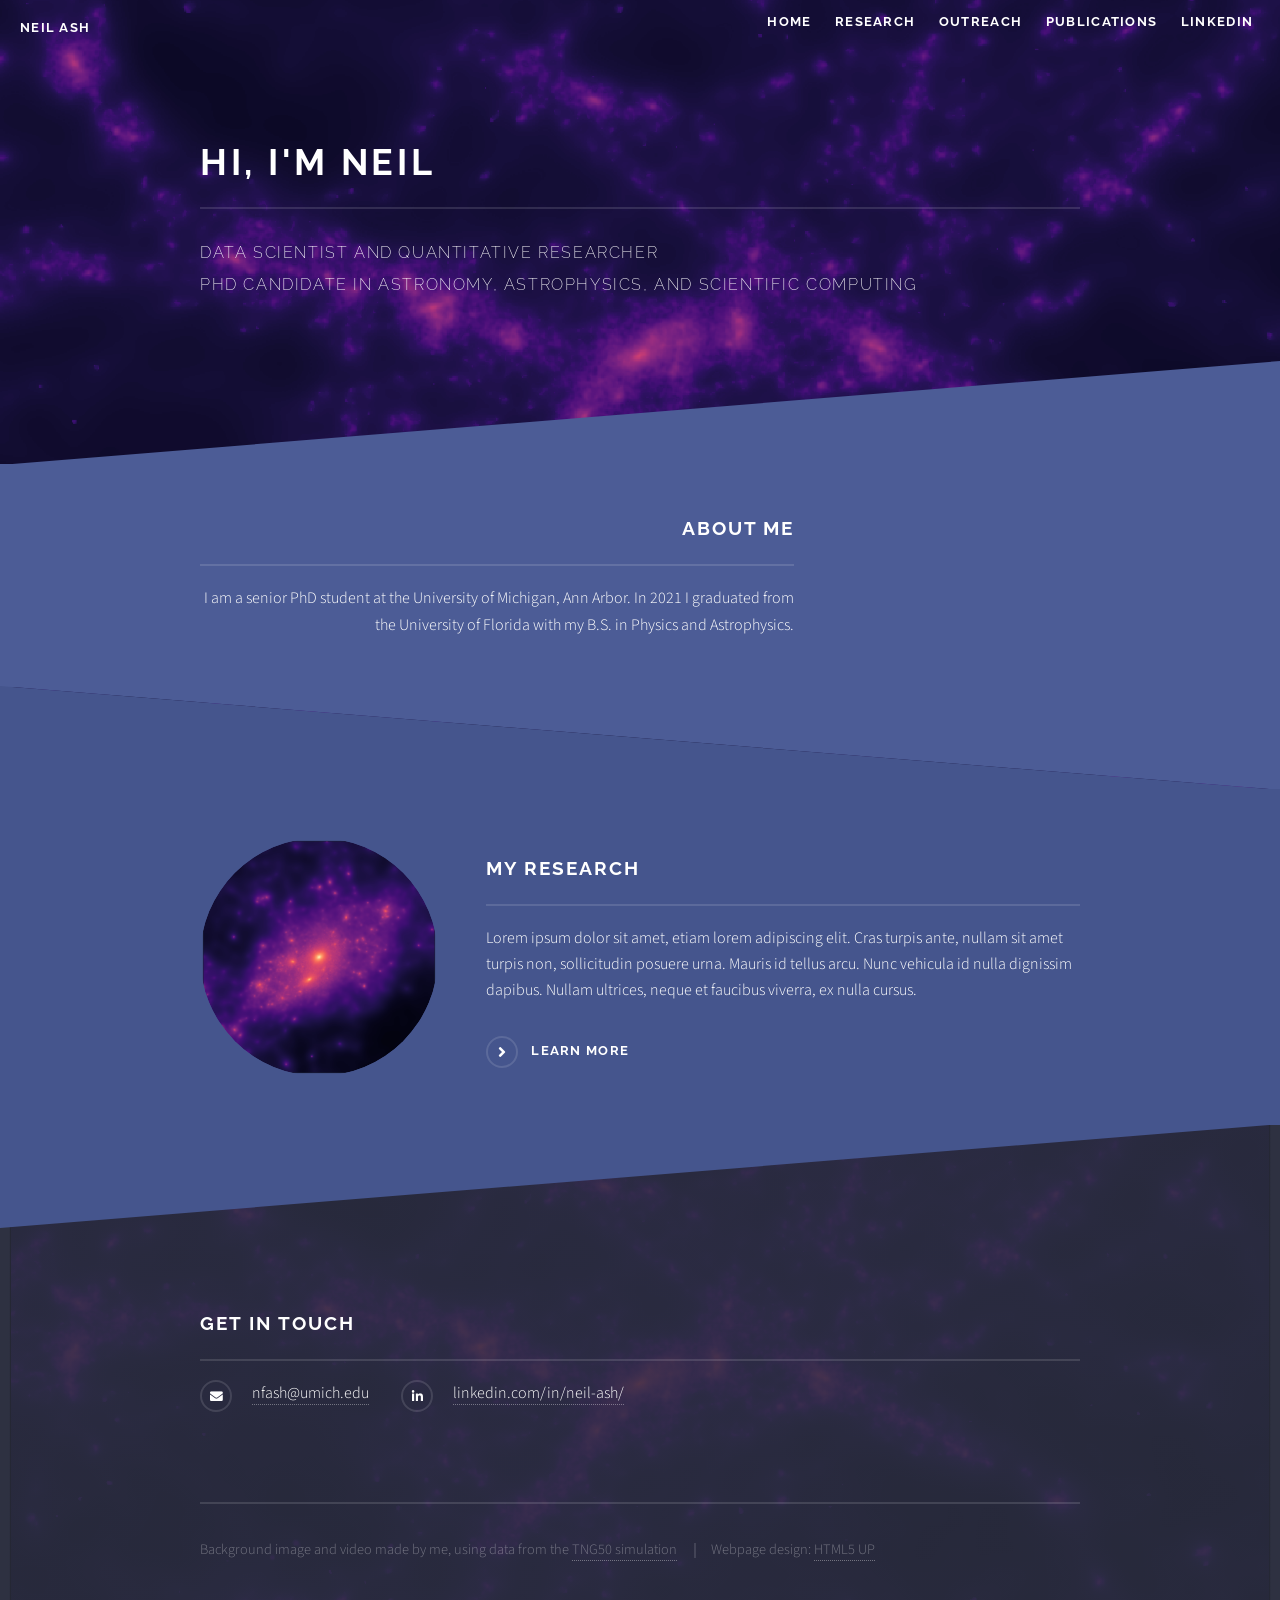
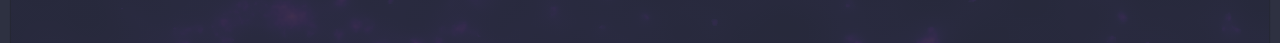
==== commit 667c3332: "Fixed background video and other updates" ====
--- a/index.html
+++ b/index.html
@@ -25,25 +25,14 @@
 					<!-- Header -->
 						<header id="header" class="alt">
 							<h1><a href="index.html">Neil Ash</a></h1>
-							<nav>
-								<a href="#menu">Menu</a>
+							<nav class="top-menu" aria-label="Primary navigation">
+								<a href="index.html">Home</a>
+								<a href="research.html">Research</a>
+								<a href="outreach.html">Outreach</a>
+								<a href="https://orcid.org/0009-0003-7613-3109">Publications</a>
+								<a href="https://www.linkedin.com/in/neil-ash/">LinkedIn</a>
 							</nav>
 						</header>
-
-					<!-- Menu -->
-						<nav id="menu">
-							<div class="inner">
-								<h2>Menu</h2>
-								<ul class="links">
-									<li><a href="index.html">Home</a></li>
-									<li><a href="generic.html">Generic</a></li>
-									<li><a href="elements.html">Elements</a></li>
-									<li><a href="#">Log In</a></li>
-									<li><a href="#">Sign Up</a></li>
-								</ul>
-								<a href="#" class="close">Close</a>
-							</div>
-						</nav>
 
 					<!-- Banner -->
 						<section id="banner">
@@ -52,8 +41,8 @@
 								<div class="logo"></div>
 								<!-- <h2></h2> -->
 								<h2>Hi, I'm Neil</h2>
-								<p>PhD Candidate in Astronomy, Astrophysics, and Scientific Computing</p>
-								<!-- <p>Data Scientist and Quantitative Researcher</p> -->
+								<p>Data Scientist and Quantitative Researcher <br>
+									PhD Candidate in Astronomy, Astrophysics, and Scientific Computing</p>
 							</div>
 						</section>
 
@@ -66,7 +55,7 @@
 										<a href="#" class="image"><img src="images/MPhoto_LSA_Astro_FallDeptHds25_024.jpeg" alt="" /></a>
 										<div class="content">
 											<h2 class="major">About me</h2>
-											<p>I am a 5<sup>th</sup> year PhD student at the University of Michigan, Ann Arbor. In 2021 
+											<p>I am a senior PhD student at the University of Michigan, Ann Arbor. In 2021 
 												I graduated from the University of Florida with my B.S. in Physics and Astrophysics.
 											  	</p>
 											<!-- <a href="#" class="special">Learn more</a> -->
@@ -81,7 +70,7 @@
 										<div class="content">
 											<h2 class="major">My Research</h2>
 											<p>Lorem ipsum dolor sit amet, etiam lorem adipiscing elit. Cras turpis ante, nullam sit amet turpis non, sollicitudin posuere urna. Mauris id tellus arcu. Nunc vehicula id nulla dignissim dapibus. Nullam ultrices, neque et faucibus viverra, ex nulla cursus.</p>
-											<a href="#" class="special">Learn more</a>
+											<a href="research.html" class="special">Learn more</a>
 										</div>
 									</div>
 								</section>
@@ -141,40 +130,18 @@
 						<section id="footer">
 							<div class="inner">
 								<h2 class="major">Get in touch</h2>
-								<p>Cras mattis ante fermentum, malesuada neque vitae, eleifend erat. Phasellus non pulvinar erat. Fusce tincidunt, nisl eget mattis egestas, purus ipsum consequat orci, sit amet lobortis lorem lacus in tellus. Sed ac elementum arcu. Quisque placerat auctor laoreet.</p>
-								<form method="post" action="#">
-									<div class="fields">
-										<div class="field">
-											<label for="name">Name</label>
-											<input type="text" name="name" id="name" />
-										</div>
-										<div class="field">
-											<label for="email">Email</label>
-											<input type="email" name="email" id="email" />
-										</div>
-										<div class="field">
-											<label for="message">Message</label>
-											<textarea name="message" id="message" rows="4"></textarea>
-										</div>
-									</div>
-									<ul class="actions">
-										<li><input type="submit" value="Send Message" /></li>
-									</ul>
-								</form>
 								<ul class="contact">
-									<li class="icon solid fa-home">
+									<!-- <li class="icon solid fa-home">
 										Untitled Inc<br />
 										1234 Somewhere Road Suite #2894<br />
 										Nashville, TN 00000-0000
-									</li>
-									<li class="icon solid fa-phone">(000) 000-0000</li>
-									<li class="icon solid fa-envelope"><a href="#">information@untitled.tld</a></li>
-									<li class="icon brands fa-twitter"><a href="#">twitter.com/untitled-tld</a></li>
-									<li class="icon brands fa-facebook-f"><a href="#">facebook.com/untitled-tld</a></li>
-									<li class="icon brands fa-instagram"><a href="#">instagram.com/untitled-tld</a></li>
+									</li> -->
+									<li class="icon solid fa-envelope"><a href="mailto:nfash@umich.edu">nfash@umich.edu</a></li>
+									<li class="icon brands fa-linkedin-in"><a href="https://www.linkedin.com/in/neil-ash/">linkedin.com/in/neil-ash/</a></li>
 								</ul>
 								<ul class="copyright">
-									<li>&copy; Untitled Inc. All rights reserved.</li><li>Design: <a href="http://html5up.net">HTML5 UP</a></li>
+									<li>Background image and video made by me, using data from the <a href="https://www.tng-project.org/">TNG50 simulation</a></li>
+									<li>Webpage design: <a href="http://html5up.net">HTML5 UP</a></li>
 								</ul>
 							</div>
 						</section>
--- a/assets/css/main.css
+++ b/assets/css/main.css
@@ -115,18 +115,15 @@
 	position: fixed;
 	top: 50%;
 	left: 50%;
-	/* Ensure the video always covers the viewport while preserving aspect ratio */
-	/* min-width: 80%; */
-	/* min-height: 80%;  */
 	min-width: none;
 	min-height: none;
-	width: auto; /*auto*/
-	height: auto; /*auto*/
+	width: 100vw; /*auto*/ /*100%*/
+	height: 100dvh; /*auto*/
 	max-width: none;
 	max-height: none;
 	transform: translate(-50%, -60%);
-	z-index: -1;
-	object-fit: cover; /* crop and cover while keeping center */
+	z-index: -1; /*-1;*/
+	object-fit: cover;  /* was 'cover', change to 'contain' crop and cover while keeping center */
 	/* Keep the body background as the true fallback; no need for a redundant background image here */
 	/* pointer-events: none; *//*let clicks pass through to the page */
 }
@@ -2690,11 +2687,13 @@
 	ul.contact {
 		list-style: none;
 		padding: 0;
+		display: flex;
+		flex-wrap: wrap;
 	}
 
 		ul.contact li {
 			text-decoration: none;
-			margin: 2.5em 0 0 0;
+			margin: 0 2em 0 0;
 			padding: 0 0 0 3.25em;
 			position: relative;
 		}
@@ -2733,7 +2732,7 @@
 		@media screen and (max-width: 736px) {
 
 			ul.contact li {
-				margin: 1.5em 0 0 0;
+				margin: 0 1.5em 1.5em 0;
 			}
 
 		}
@@ -3495,12 +3494,8 @@
 
 			#banner {
 				padding: 7em 0 8.25em 0 ;
-				background-color: #2e3141;
-				background-image: linear-gradient(to top, rgba(46, 49, 65, 0.2), rgba(46, 49, 65, 0.2)), url("../../images/bg.jpg");
-				background-size: auto,
- cover;
-				background-position: center,
- center;
+				background-color: transparent;
+				background-image: none;
 				margin-bottom: -6.5em;
 			}
 
@@ -4065,7 +4060,7 @@
 		}
 
 		#footer .inner .contact {
-			width: calc(50% - 1.5em);
+			width: 100%;
 		}
 
 		#footer .inner .copyright {
@@ -4183,4 +4178,90 @@
 			padding: 2em 1.5em 0.1em 1.5em ;
 		}
 
+	}
+
+/* Top banner navigation */
+
+	#header {
+		transition: height 0.25s ease-in-out, background-color 0.25s ease-in-out;
+	}
+
+	#header:not(.alt) {
+		height: 2.75em;
+		line-height: 2.75em;
+	}
+
+	#header:not(.alt) h1 {
+		opacity: 1;
+		visibility: visible;
+	}
+
+	#header:not(.alt) nav.top-menu {
+		height: 2.75em;
+		line-height: 2.75em;
+		top: 0;
+	}
+
+	#header nav.top-menu {
+		align-items: center;
+		display: flex;
+		gap: 0.15em;
+		height: 3.5em;
+		justify-content: flex-end;
+		left: auto;
+		line-height: 3.5em;
+		position: absolute;
+		right: 1.25em;
+		top: 0;
+		white-space: nowrap;
+	}
+
+		#header nav.top-menu a {
+			align-items: center;
+			display: inline-flex;
+			height: 100%;
+			padding: 0 0.85em;
+			text-decoration: none;
+			transition: background-color 0.2s ease-in-out;
+		}
+
+			#header nav.top-menu a:hover,
+			#header nav.top-menu a:active {
+				background-color: rgba(255, 255, 255, 0.075);
+			}
+
+	@media screen and (max-width: 736px) {
+
+		#header nav.top-menu {
+			height: 2.75em;
+			line-height: 2.75em;
+			right: 0.5em;
+		}
+
+			#header nav.top-menu a {
+				font-size: 0.9em;
+				padding: 0 0.55em;
+			}
+	}
+
+	@media screen and (max-width: 480px) {
+
+		#header h1 {
+			display: none;
+		}
+
+		#header nav.top-menu {
+			justify-content: space-between;
+			left: 0;
+			overflow-x: visible;
+			right: 0;
+			width: 100%;
+		}
+
+			#header nav.top-menu a {
+				flex: 1 1 0;
+				font-size: 0.65em;
+				justify-content: center;
+				padding: 0 0.25em;
+			}
 	}
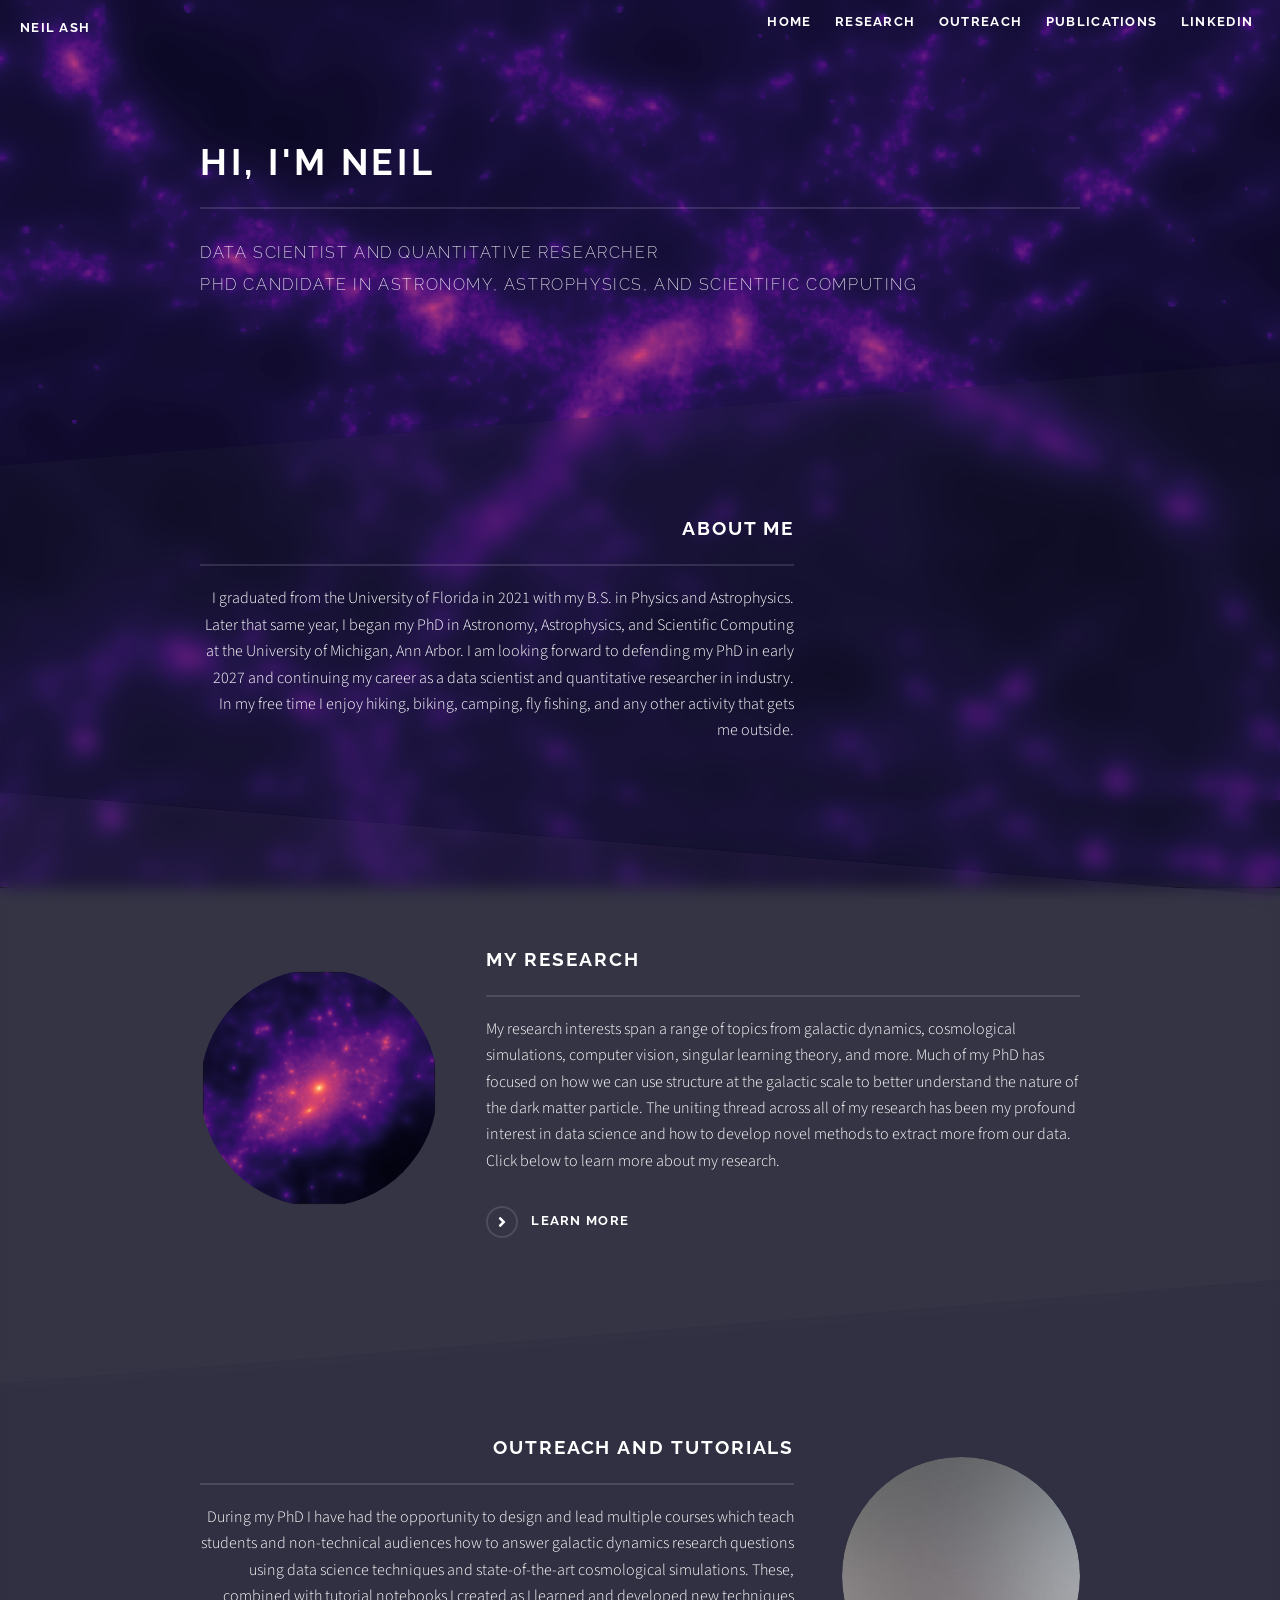
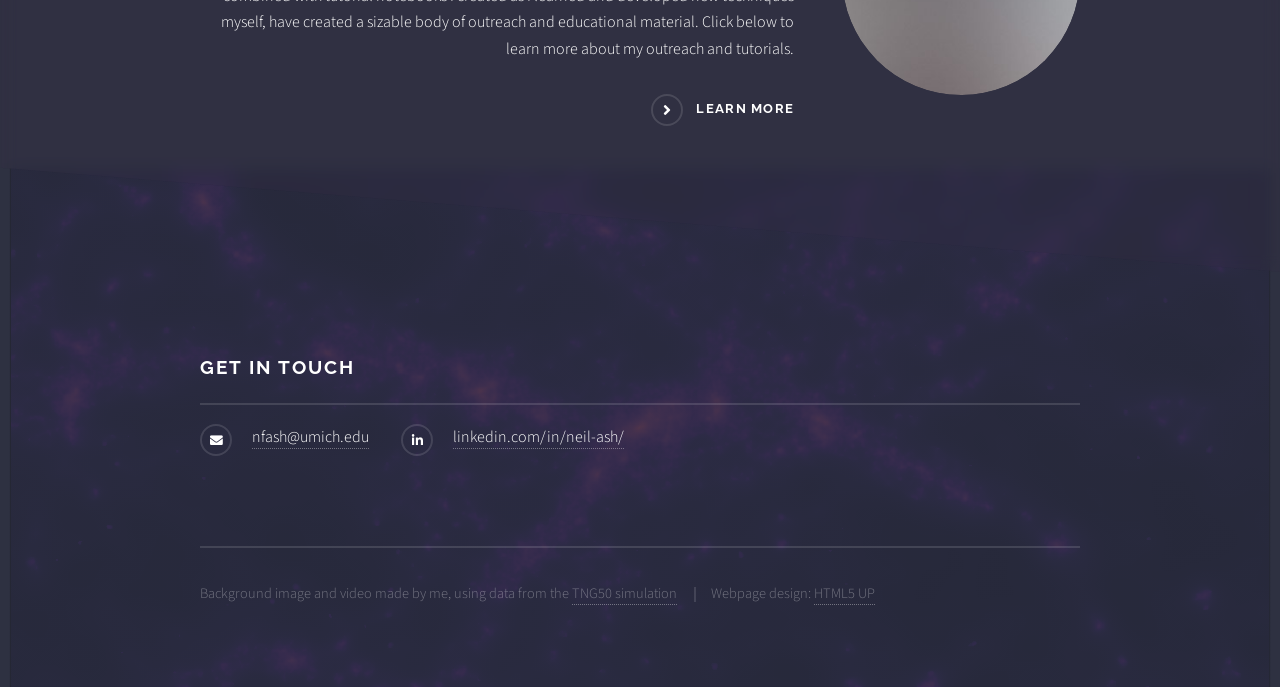
==== commit b255a644: "Switched panels to glass display, added some intro text and misc. fixes" ====
--- a/index.html
+++ b/index.html
@@ -55,8 +55,11 @@
 										<a href="#" class="image"><img src="images/MPhoto_LSA_Astro_FallDeptHds25_024.jpeg" alt="" /></a>
 										<div class="content">
 											<h2 class="major">About me</h2>
-											<p>I am a senior PhD student at the University of Michigan, Ann Arbor. In 2021 
-												I graduated from the University of Florida with my B.S. in Physics and Astrophysics.
+											<p>I graduated from the University of Florida in 2021 with my B.S. in Physics and Astrophysics.
+												Later that same year, I began my PhD in Astronomy, Astrophysics, and Scientific Computing at 
+												the University of Michigan, Ann Arbor. I am looking forward to defending my PhD in early 2027 
+												and continuing my career as a data scientist and quantitative researcher in industry. 
+												In my free time I enjoy hiking, biking, camping, fly fishing, and any other activity that gets me outside. 
 											  	</p>
 											<!-- <a href="#" class="special">Learn more</a> -->
 										</div>
@@ -69,23 +72,35 @@
 										<a href="#" class="image"><img src="images/frame_1900_square_no_text.jpg" alt="" /></a>
 										<div class="content">
 											<h2 class="major">My Research</h2>
-											<p>Lorem ipsum dolor sit amet, etiam lorem adipiscing elit. Cras turpis ante, nullam sit amet turpis non, sollicitudin posuere urna. Mauris id tellus arcu. Nunc vehicula id nulla dignissim dapibus. Nullam ultrices, neque et faucibus viverra, ex nulla cursus.</p>
+											<p>My research interests span a range of topics from galactic dynamics, 
+												cosmological simulations, computer vision, singular learning theory, and more. 
+												Much of my PhD has focused on how we can use structure at the galactic scale to 
+												better understand the nature of the dark matter particle. 
+												The uniting thread across all of my research has been my profound interest in 
+												data science and how to develop novel methods to extract more from our data. 
+												Click below to learn more about my research.</p>
 											<a href="research.html" class="special">Learn more</a>
 										</div>
 									</div>
 								</section>
 
 							<!-- Three -->
-								<!-- <section id="three" class="wrapper spotlight style3">
+								<section id="three" class="wrapper spotlight style3">
 									<div class="inner">
 										<a href="#" class="image"><img src="images/pic03.jpg" alt="" /></a>
 										<div class="content">
-											<h2 class="major">Nullam dignissim</h2>
-											<p>Lorem ipsum dolor sit amet, etiam lorem adipiscing elit. Cras turpis ante, nullam sit amet turpis non, sollicitudin posuere urna. Mauris id tellus arcu. Nunc vehicula id nulla dignissim dapibus. Nullam ultrices, neque et faucibus viverra, ex nulla cursus.</p>
-											<a href="#" class="special">Learn more</a>
+											<h2 class="major">Outreach and tutorials</h2>
+											<p>During my PhD I have had the opportunity to design and lead multiple courses
+												which teach students and non-technical audiences how to answer galactic dynamics 
+												research questions using data science techniques and state-of-the-art cosmological 
+												simulations. These, combined with tutorial notebooks I created as I learned and 
+												developed new techniques myself, have created a sizable body of outreach and 
+												educational material. Click below to learn more about my outreach and tutorials.</p>
+											</p>
+											<a href="outreach.html" class="special">Learn more</a>
 										</div>
 									</div>
-								</section> -->
+								</section>
 
 							<!-- Four -->
 								<!-- <section id="four" class="wrapper alt style1">
--- a/assets/css/main.css
+++ b/assets/css/main.css
@@ -6,6 +6,43 @@
 	html5up.net | @ajlkn
 	Free for personal and commercial use under the CCA 3.0 license (html5up.net/license)
 */
+
+/* A nice palette from coolors:
+EAF0C3
+C0C5C1
+7D8491
+574B60
+3F334D */
+
+/* :root {
+	--spotlight-default-color: #2e3141;
+	--spotlight-style2-color: #574B60;
+	--spotlight-style3-color: #3F334D;
+	--spotlight-style4-color: #39477c;
+	--spotlight-style5-color: #324072;
+	--spotlight-style6-color: #2d3a69;
+	--spotlight-default-opacity: 100%;
+	--spotlight-style2-opacity: 100%;
+	--spotlight-style3-opacity: 100%;
+	--spotlight-style4-opacity: 100%;
+	--spotlight-style5-opacity: 100%;
+	--spotlight-style6-opacity: 100%;
+} */
+
+:root {
+	--spotlight-default-color: #2e3141;
+	--spotlight-style2-color: #574B60;
+	--spotlight-style3-color: #3F334D;
+	--spotlight-style4-color: #39477c;
+	--spotlight-style5-color: #324072;
+	--spotlight-style6-color: #2d3a69;
+	--spotlight-default-opacity: 15%;
+	--spotlight-style2-opacity: 15%;
+	--spotlight-style3-opacity: 15%;
+	--spotlight-style4-opacity: 15%;
+	--spotlight-style5-opacity: 15%;
+	--spotlight-style6-opacity: 15%;
+}
 
 html, body, div, span, applet, object,
 iframe, h1, h2, h3, h4, h5, h6, p, blockquote,
@@ -115,6 +152,7 @@
 	position: fixed;
 	top: 50%;
 	left: 50%;
+	clip-path: inset(0% 0% 3% 0%);
 	min-width: none;
 	min-height: none;
 	width: 100vw; /*auto*/ /*100%*/
@@ -3792,19 +3830,32 @@
 			}
 
 		.wrapper.spotlight {
-			background-color: #4c5c96;
+			--spotlight-color: var(--spotlight-default-color);
+			--spotlight-opacity: var(--spotlight-default-opacity);
+			--spotlight-background: color-mix(in srgb, var(--spotlight-color) var(--spotlight-opacity), transparent);
+			--spotlight-background-image: none;
+			--spotlight-edge-size: 6.5em;
+			background-color: transparent;
 		}
 
 			.wrapper.spotlight:before, .wrapper.spotlight:after {
-				background-image: url("data:image/svg+xml;charset=utf8,%3Csvg xmlns='http://www.w3.org/2000/svg' width='100' height='100' viewBox='0 0 100 100' preserveAspectRatio='none'%3E%3Cpolygon points='0,100 100,0 100,100' style='fill:%234c5c96%3B' /%3E%3C/svg%3E");
+				background-image: none;
+				background-color: var(--spotlight-background);
 			}
 
 			.wrapper.spotlight:before {
-				box-shadow: inset 0 -1px 0 0 #4c5c96, 0 1px 0 0 #4c5c96;
+				top: calc(0px - var(--spotlight-edge-size));
+				bottom: calc(0px - var(--spotlight-edge-size));
+				height: auto;
+				z-index: 0;
+				clip-path: polygon(100% 0, 100% 100%, 0 calc(100% - var(--spotlight-edge-size)), 0 var(--spotlight-edge-size));
+				-webkit-backdrop-filter: blur(8px);
+				backdrop-filter: blur(8px);
+				box-shadow: none;
 			}
 
 			.wrapper.spotlight:after {
-				box-shadow: inset 0 -1px 0 0 #4c5c96, 0 1px 0 0 #4c5c96;
+				display: none;
 			}
 
 			.wrapper.spotlight .inner {
@@ -3812,6 +3863,8 @@
 				display: -webkit-flex;
 				display: -ms-flex;
 				display: flex;
+				position: relative;
+				z-index: 1;
 				-moz-align-items: center;
 				-webkit-align-items: center;
 				-ms-align-items: center;
@@ -3853,90 +3906,44 @@
 			}
 
 			.wrapper.spotlight.style2 {
-				background-color: #45558d;
-			}
-
-				.wrapper.spotlight.style2:before, .wrapper.spotlight.style2:after {
-					background-image: url("data:image/svg+xml;charset=utf8,%3Csvg xmlns='http://www.w3.org/2000/svg' width='100' height='100' viewBox='0 0 100 100' preserveAspectRatio='none'%3E%3Cpolygon points='0,100 100,0 100,100' style='fill:%2345558d%3B' /%3E%3C/svg%3E");
-				}
-
-				.wrapper.spotlight.style2:before {
-					box-shadow: inset 0 -1px 0 0 #45558d, 0 1px 0 0 #45558d;
-				}
-
-				.wrapper.spotlight.style2:after {
-					box-shadow: inset 0 -1px 0 0 #45558d, 0 1px 0 0 #45558d;
-				}
+				--spotlight-color: var(--spotlight-style2-color);
+				--spotlight-opacity: var(--spotlight-style2-opacity);
+				--spotlight-background: color-mix(in srgb, var(--spotlight-color) var(--spotlight-opacity), transparent);
+			}
 
 			.wrapper.spotlight.style3 {
-				background-color: #3f4e85;
-			}
-
-				.wrapper.spotlight.style3:before, .wrapper.spotlight.style3:after {
-					background-image: url("data:image/svg+xml;charset=utf8,%3Csvg xmlns='http://www.w3.org/2000/svg' width='100' height='100' viewBox='0 0 100 100' preserveAspectRatio='none'%3E%3Cpolygon points='0,100 100,0 100,100' style='fill:%233f4e85%3B' /%3E%3C/svg%3E");
-				}
-
-				.wrapper.spotlight.style3:before {
-					box-shadow: inset 0 -1px 0 0 #3f4e85, 0 1px 0 0 #3f4e85;
-				}
-
-				.wrapper.spotlight.style3:after {
-					box-shadow: inset 0 -1px 0 0 #3f4e85, 0 1px 0 0 #3f4e85;
-				}
+				--spotlight-color: var(--spotlight-style3-color);
+				--spotlight-opacity: var(--spotlight-style3-opacity);
+				--spotlight-background: color-mix(in srgb, var(--spotlight-color) var(--spotlight-opacity), transparent);
+			}
 
 			.wrapper.spotlight.style4 {
-				background-color: #39477c;
-			}
-
-				.wrapper.spotlight.style4:before, .wrapper.spotlight.style4:after {
-					background-image: url("data:image/svg+xml;charset=utf8,%3Csvg xmlns='http://www.w3.org/2000/svg' width='100' height='100' viewBox='0 0 100 100' preserveAspectRatio='none'%3E%3Cpolygon points='0,100 100,0 100,100' style='fill:%2339477c%3B' /%3E%3C/svg%3E");
-				}
-
-				.wrapper.spotlight.style4:before {
-					box-shadow: inset 0 -1px 0 0 #39477c, 0 1px 0 0 #39477c;
-				}
-
-				.wrapper.spotlight.style4:after {
-					box-shadow: inset 0 -1px 0 0 #39477c, 0 1px 0 0 #39477c;
-				}
+				--spotlight-color: var(--spotlight-style4-color);
+				--spotlight-opacity: var(--spotlight-style4-opacity);
+				--spotlight-background: color-mix(in srgb, var(--spotlight-color) var(--spotlight-opacity), transparent);
+			}
 
 			.wrapper.spotlight.style5 {
-				background-color: #324072;
-			}
-
-				.wrapper.spotlight.style5:before, .wrapper.spotlight.style5:after {
-					background-image: url("data:image/svg+xml;charset=utf8,%3Csvg xmlns='http://www.w3.org/2000/svg' width='100' height='100' viewBox='0 0 100 100' preserveAspectRatio='none'%3E%3Cpolygon points='0,100 100,0 100,100' style='fill:%23324072%3B' /%3E%3C/svg%3E");
-				}
-
-				.wrapper.spotlight.style5:before {
-					box-shadow: inset 0 -1px 0 0 #324072, 0 1px 0 0 #324072;
-				}
-
-				.wrapper.spotlight.style5:after {
-					box-shadow: inset 0 -1px 0 0 #324072, 0 1px 0 0 #324072;
-				}
+				--spotlight-color: var(--spotlight-style5-color);
+				--spotlight-opacity: var(--spotlight-style5-opacity);
+				--spotlight-background: color-mix(in srgb, var(--spotlight-color) var(--spotlight-opacity), transparent);
+			}
 
 			.wrapper.spotlight.style6 {
-				background-color: #2d3a69;
-			}
-
-				.wrapper.spotlight.style6:before, .wrapper.spotlight.style6:after {
-					background-image: url("data:image/svg+xml;charset=utf8,%3Csvg xmlns='http://www.w3.org/2000/svg' width='100' height='100' viewBox='0 0 100 100' preserveAspectRatio='none'%3E%3Cpolygon points='0,100 100,0 100,100' style='fill:%232d3a69%3B' /%3E%3C/svg%3E");
-				}
-
-				.wrapper.spotlight.style6:before {
-					box-shadow: inset 0 -1px 0 0 #2d3a69, 0 1px 0 0 #2d3a69;
-				}
-
-				.wrapper.spotlight.style6:after {
-					box-shadow: inset 0 -1px 0 0 #2d3a69, 0 1px 0 0 #2d3a69;
-				}
+				--spotlight-color: var(--spotlight-style6-color);
+				--spotlight-opacity: var(--spotlight-style6-opacity);
+				--spotlight-background: color-mix(in srgb, var(--spotlight-color) var(--spotlight-opacity), transparent);
+			}
 
 		@media screen and (max-width: 980px) {
 
 			.wrapper {
 				margin: 4.75em 0;
 			}
+
+				.wrapper.spotlight {
+					--spotlight-edge-size: 4.75em;
+				}
 
 				.wrapper:before, .wrapper:after {
 					height: 4.75em;
@@ -3972,6 +3979,10 @@
 			.wrapper {
 				margin: 2.5em 0;
 			}
+
+				.wrapper.spotlight {
+					--spotlight-edge-size: 2.5em;
+				}
 
 				.wrapper:before, .wrapper:after {
 					height: 2.5em;
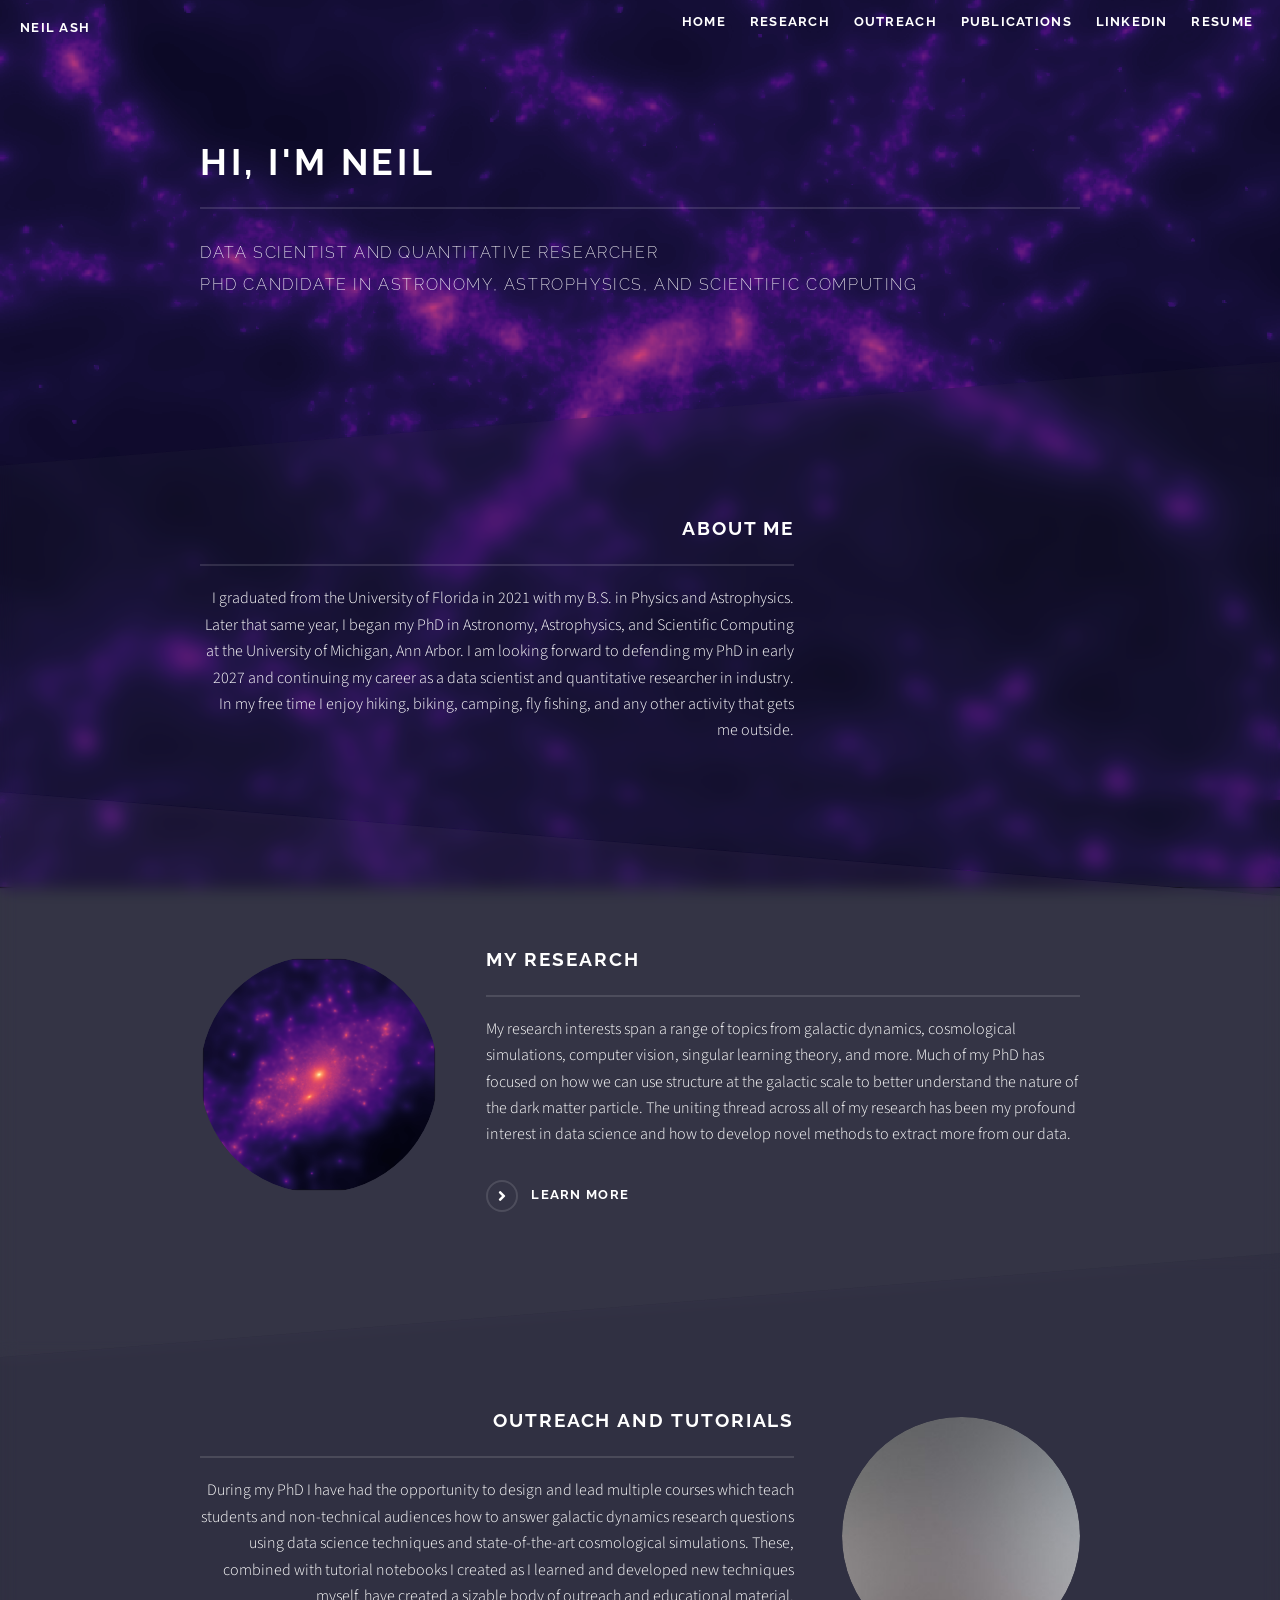
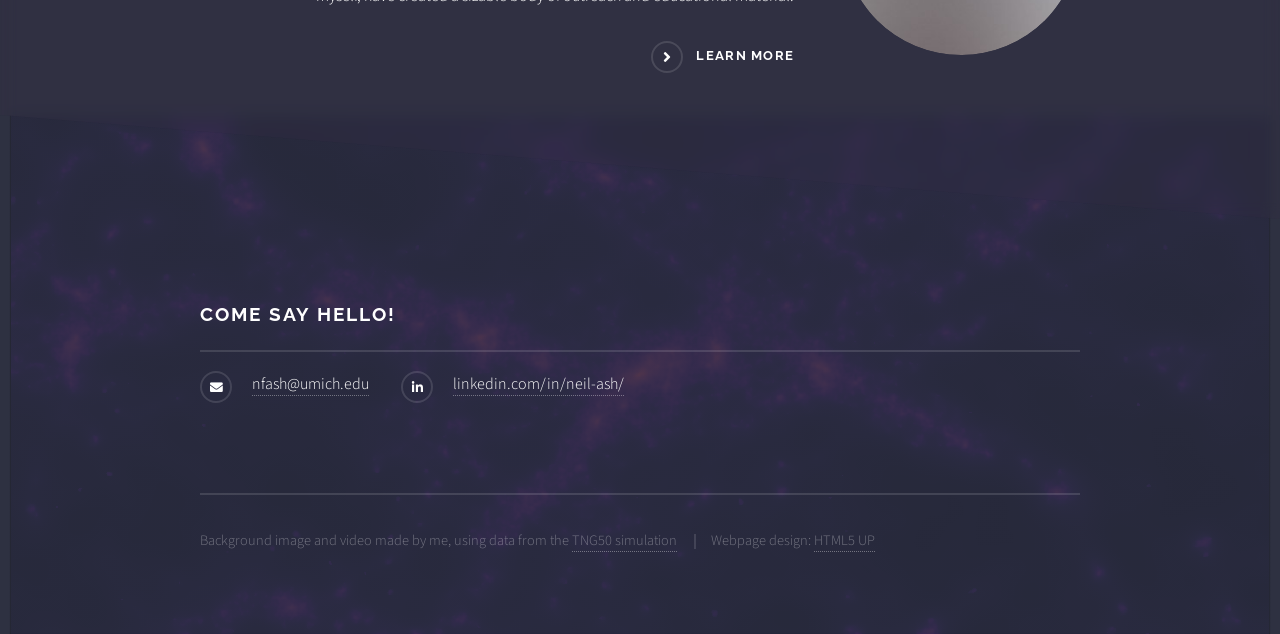
==== commit 51247260: "Added resume and updated research and outreach footers, added possible fix for resizing on scroll fo" ====
--- a/index.html
+++ b/index.html
@@ -31,6 +31,7 @@
 								<a href="outreach.html">Outreach</a>
 								<a href="https://orcid.org/0009-0003-7613-3109">Publications</a>
 								<a href="https://www.linkedin.com/in/neil-ash/">LinkedIn</a>
+								<a href="NeilAsh112426.pdf">Resume</a>
 							</nav>
 						</header>
 
@@ -77,8 +78,7 @@
 												Much of my PhD has focused on how we can use structure at the galactic scale to 
 												better understand the nature of the dark matter particle. 
 												The uniting thread across all of my research has been my profound interest in 
-												data science and how to develop novel methods to extract more from our data. 
-												Click below to learn more about my research.</p>
+												data science and how to develop novel methods to extract more from our data.</p>
 											<a href="research.html" class="special">Learn more</a>
 										</div>
 									</div>
@@ -95,7 +95,7 @@
 												research questions using data science techniques and state-of-the-art cosmological 
 												simulations. These, combined with tutorial notebooks I created as I learned and 
 												developed new techniques myself, have created a sizable body of outreach and 
-												educational material. Click below to learn more about my outreach and tutorials.</p>
+												educational material. </p>
 											</p>
 											<a href="outreach.html" class="special">Learn more</a>
 										</div>
@@ -144,7 +144,7 @@
 					<!-- Footer -->
 						<section id="footer">
 							<div class="inner">
-								<h2 class="major">Get in touch</h2>
+								<h2 class="major">Come say hello!</h2>
 								<ul class="contact">
 									<!-- <li class="icon solid fa-home">
 										Untitled Inc<br />
--- a/assets/css/main.css
+++ b/assets/css/main.css
@@ -156,7 +156,7 @@
 	min-width: none;
 	min-height: none;
 	width: 100vw; /*auto*/ /*100%*/
-	height: 100dvh; /*auto*/
+	height: 100vh; /*auto*/ /*was dvh, caused jumping of the video on mobile*/
 	max-width: none;
 	max-height: none;
 	transform: translate(-50%, -60%);
